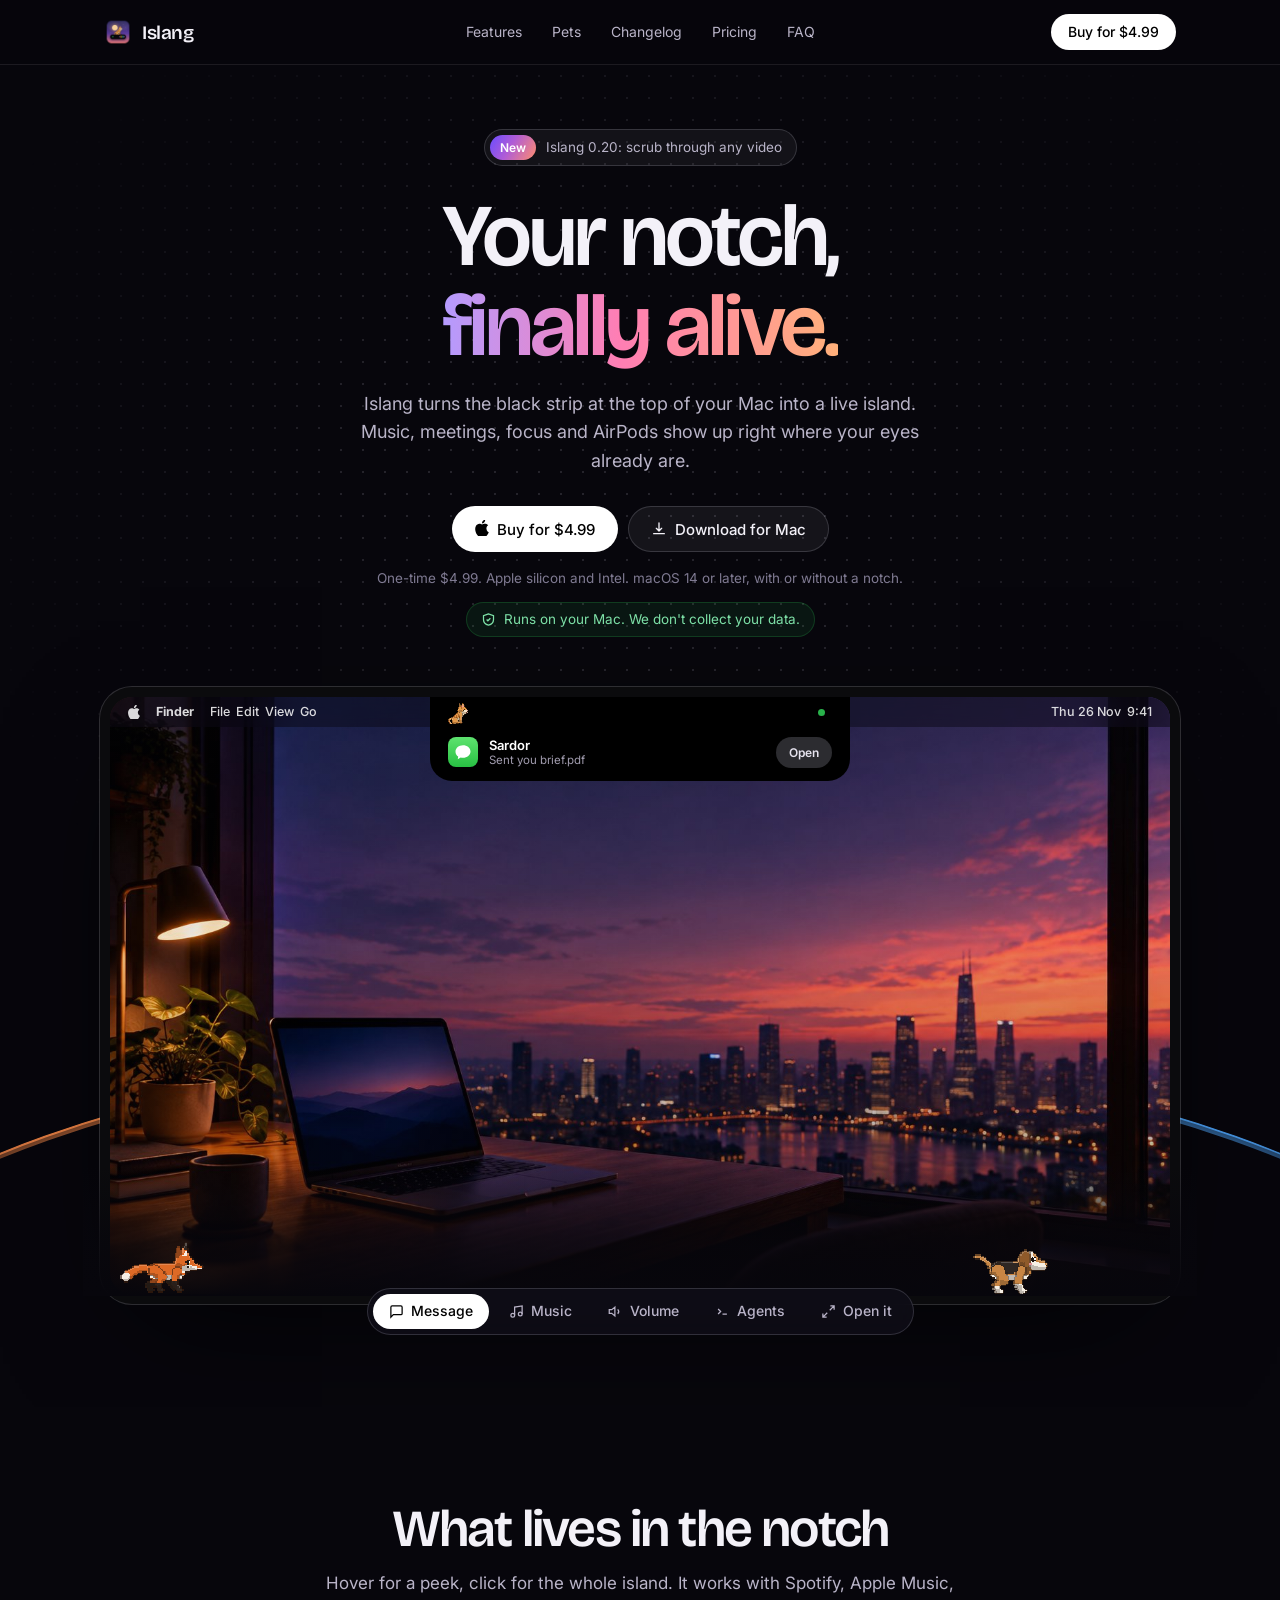
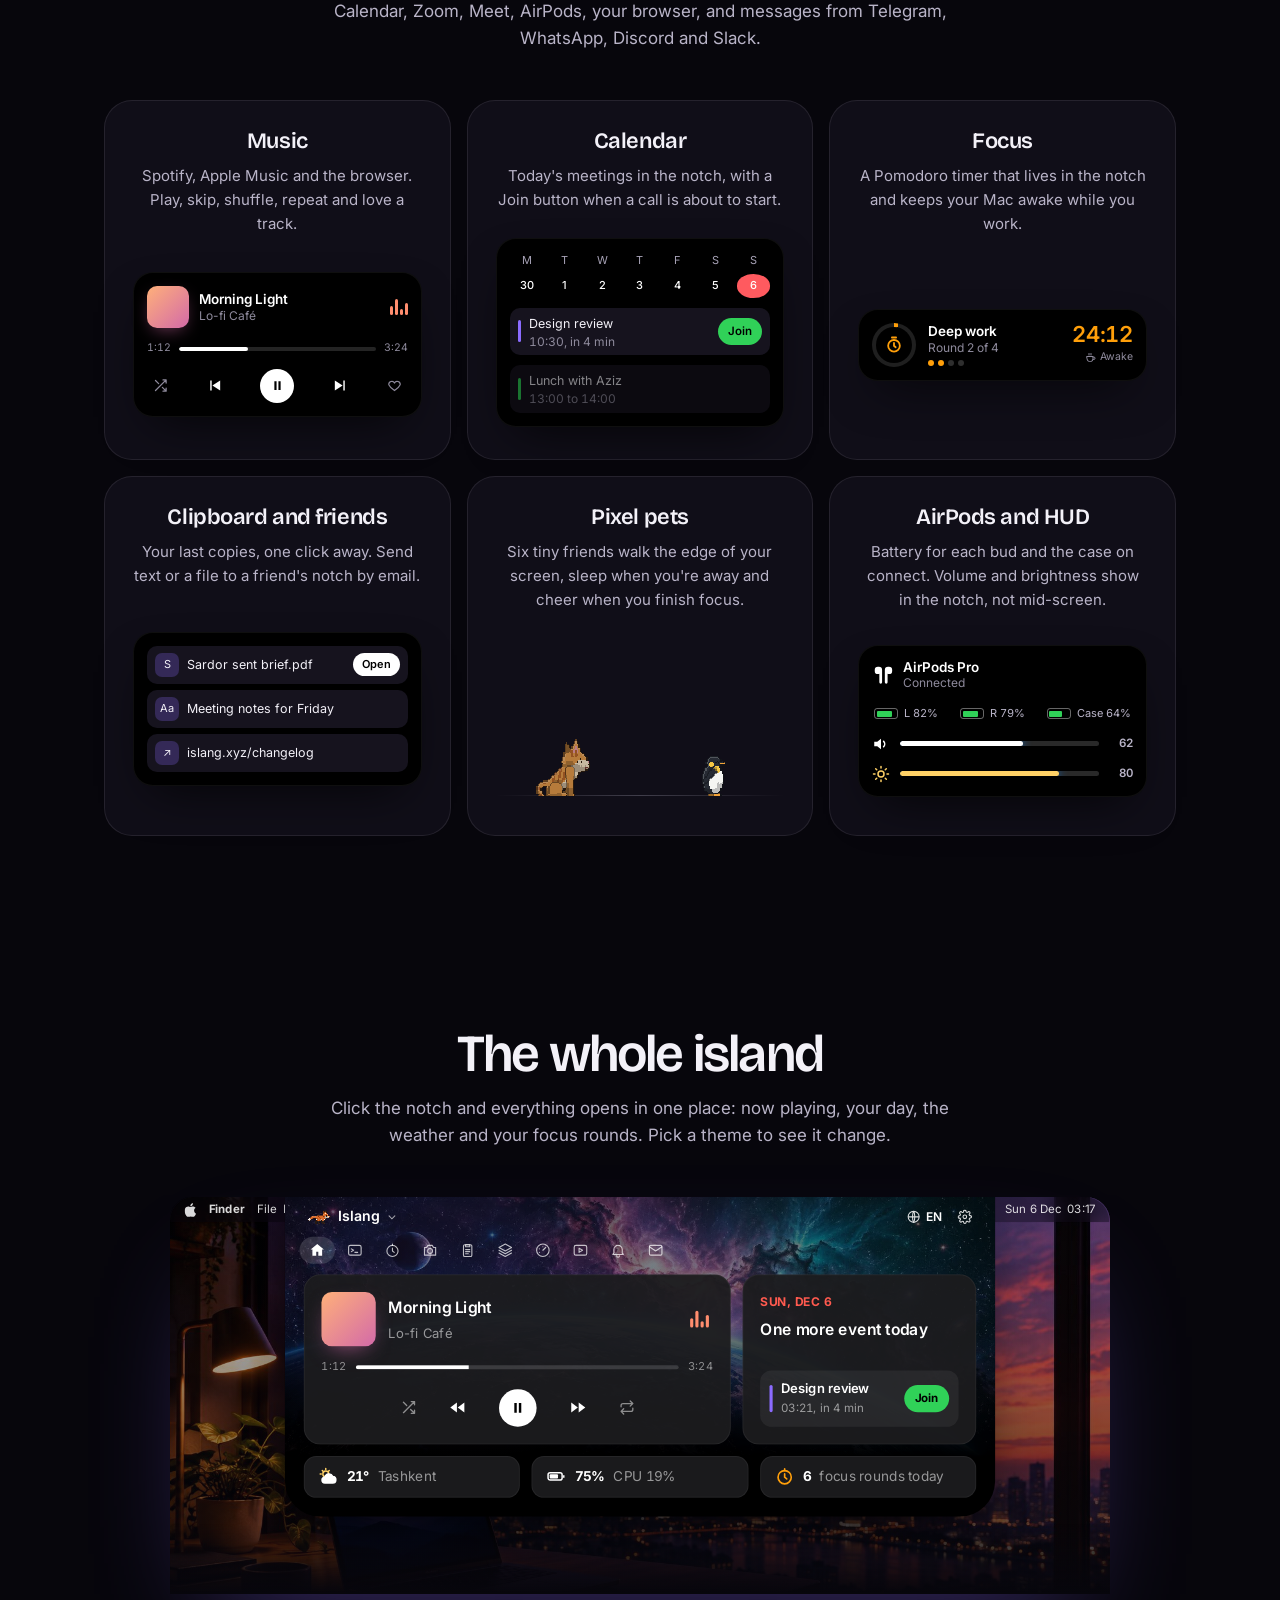
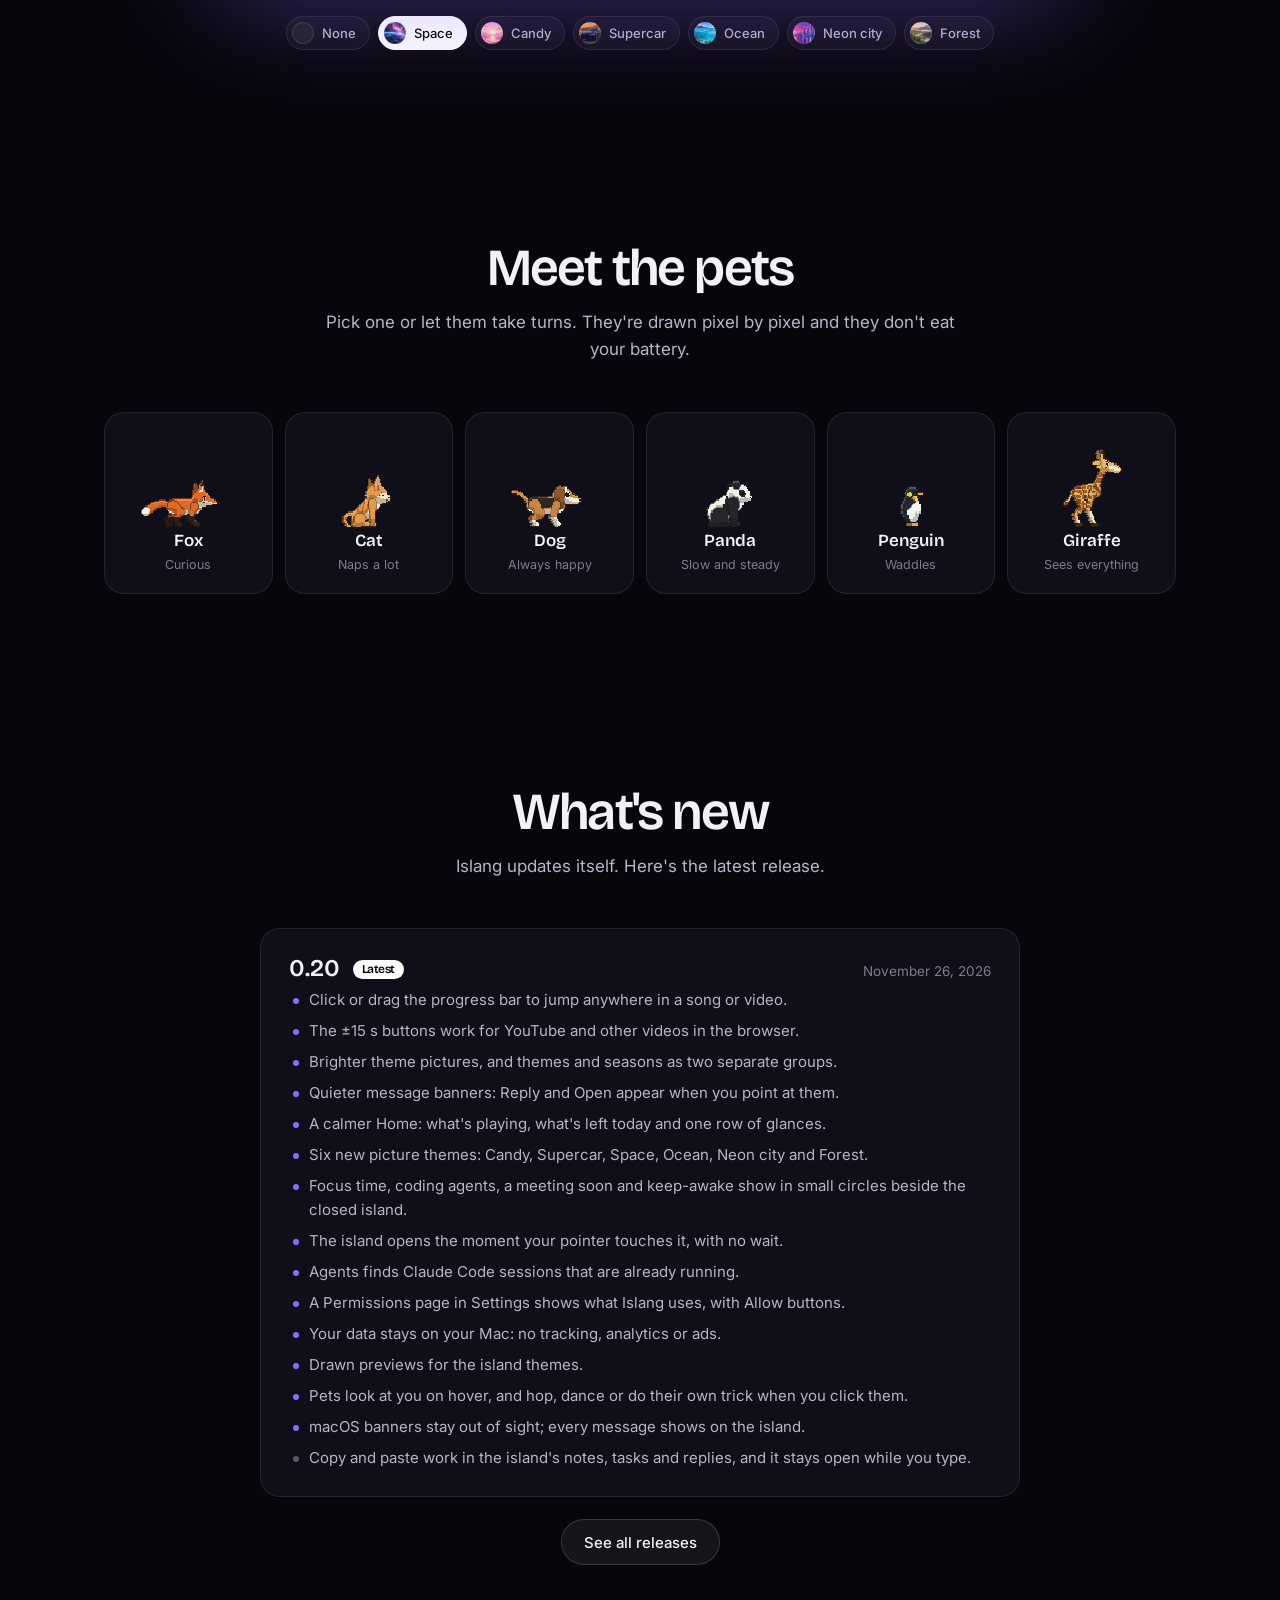
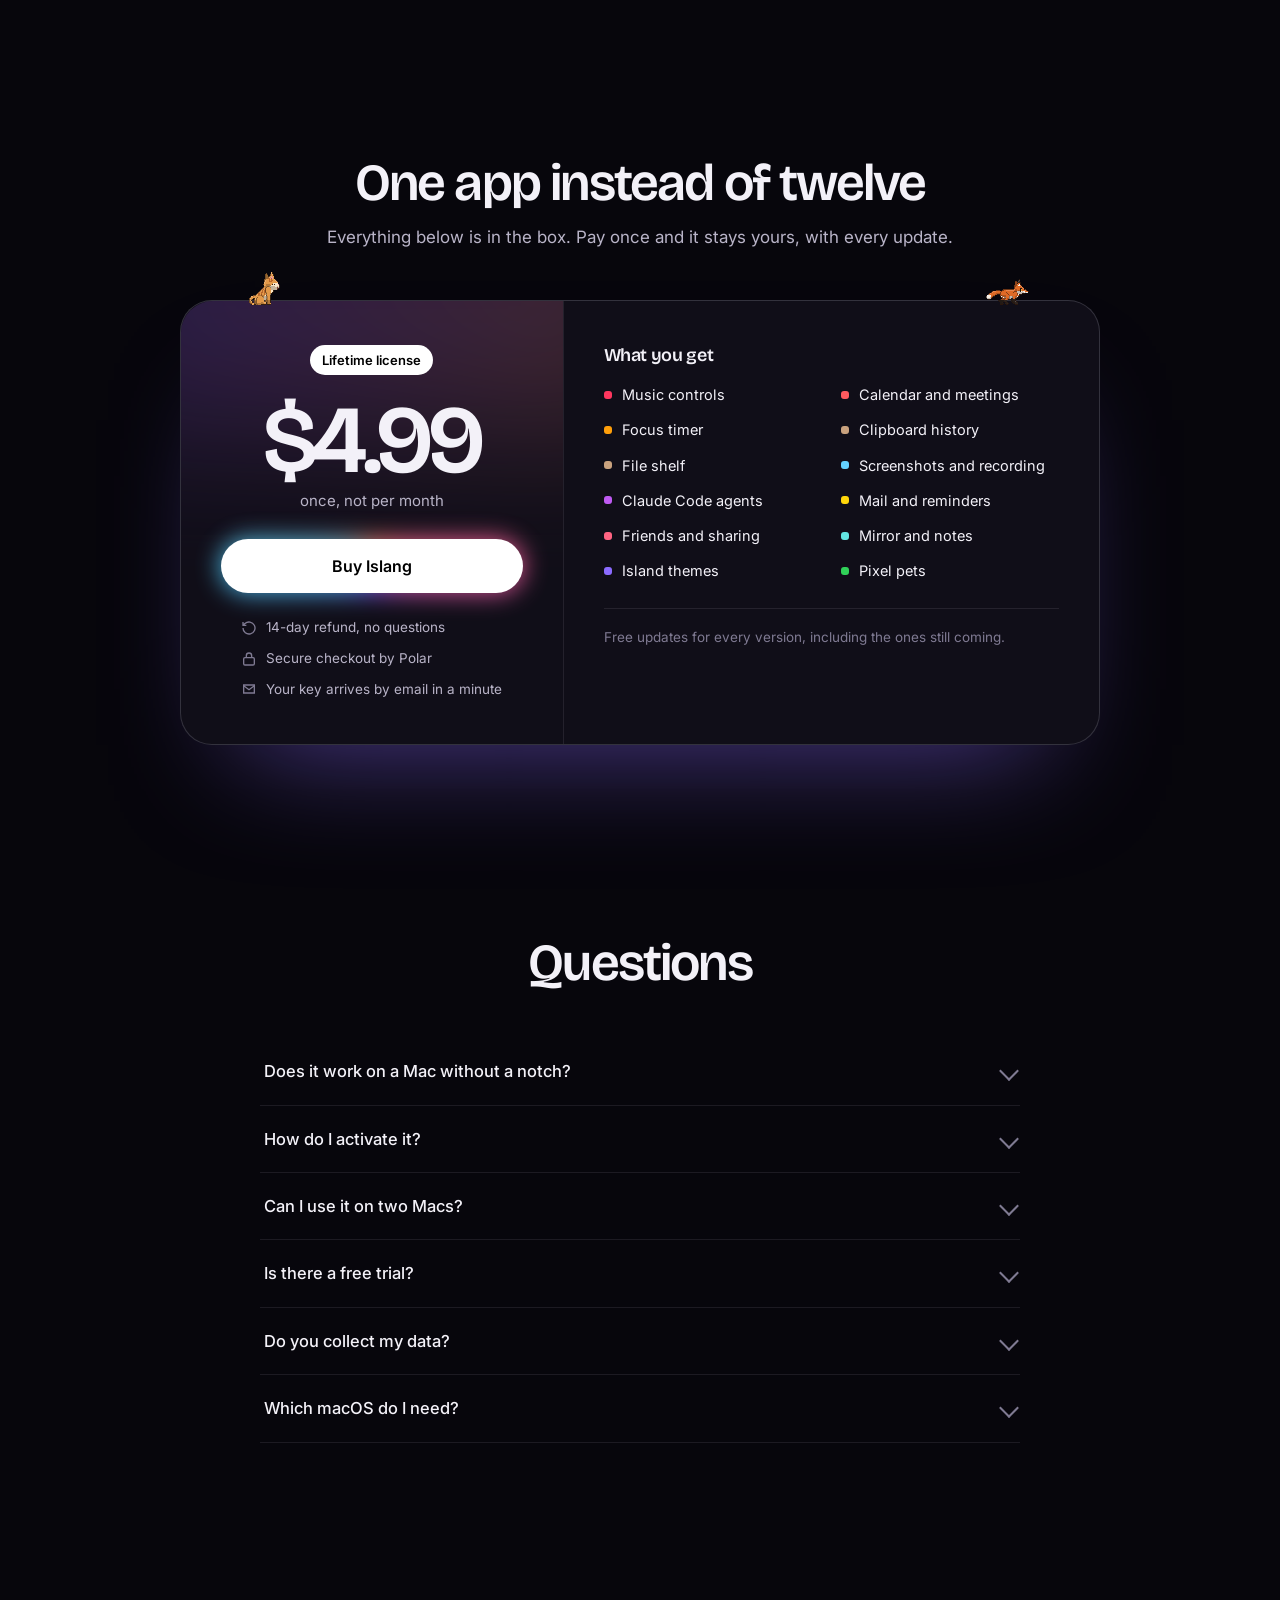
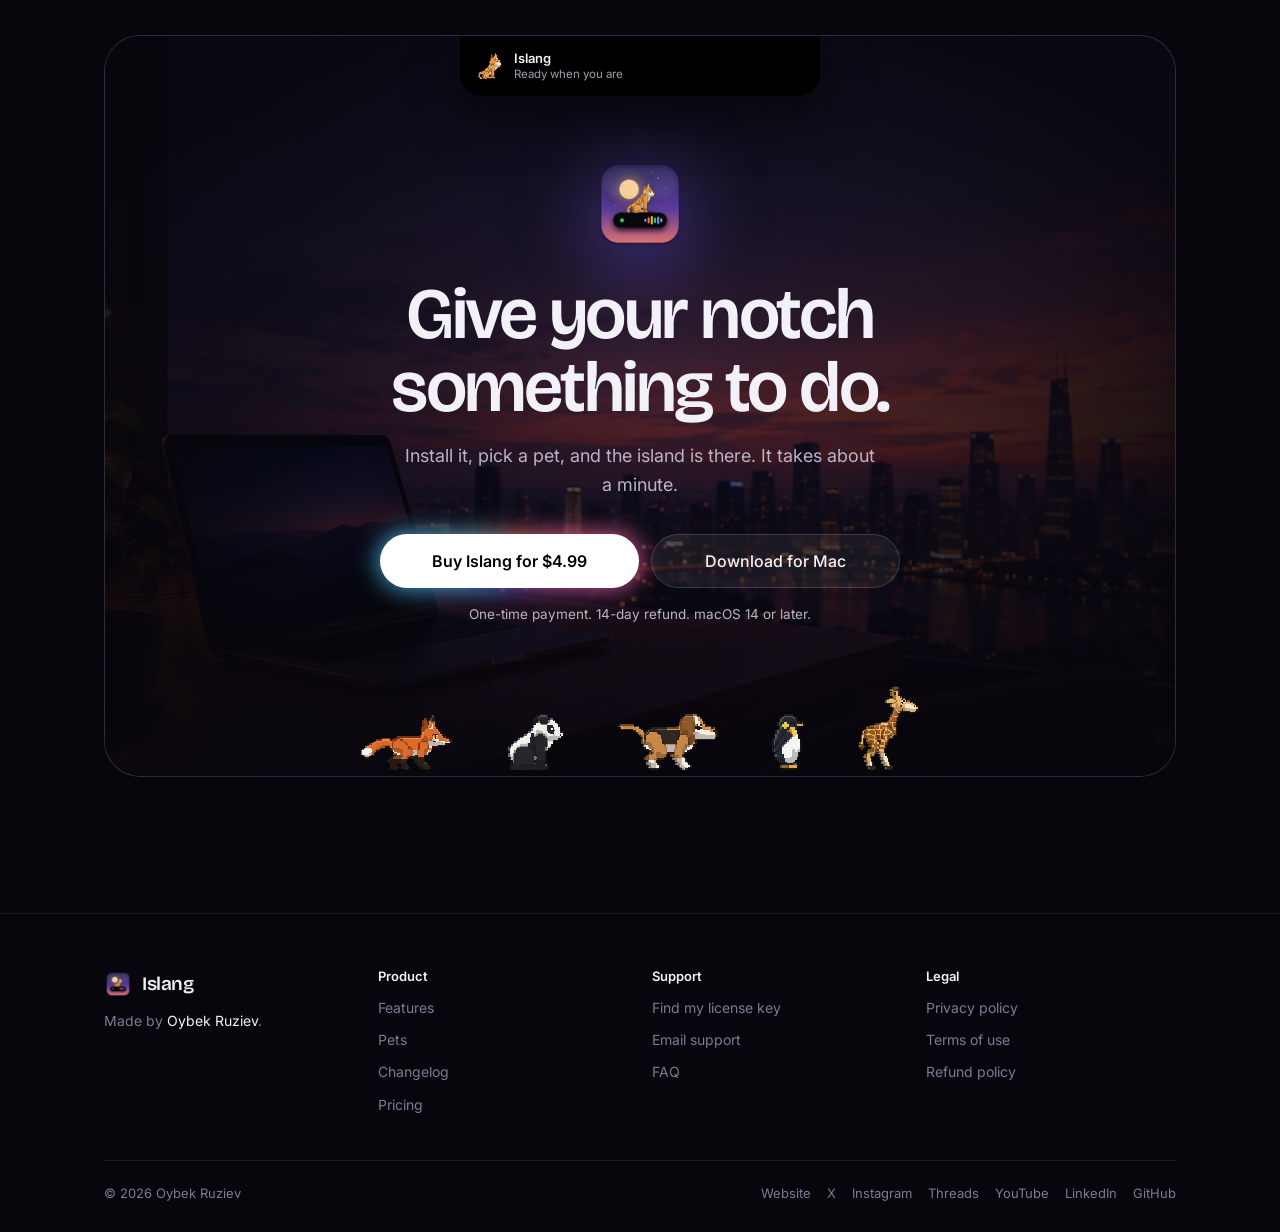
==== index.html @ 6b6e39a1 "Islang 0.20 Co-Authored-By: Claude Opus 5.5 <noreply@anthropic.com> Claude-Session: https://claude.a" ====
<!doctype html>
<html lang="en">
<head>
<meta charset="utf-8">
<meta name="viewport" content="width=device-width, initial-scale=1">
<title>Islang: the notch island for Mac, with pixel pets</title>
<meta name="description" content="Islang turns the MacBook notch into a live island: music controls, calendar, focus timer, AirPods battery, a clipboard you share with friends and tiny pixel pets. $4.99 once, no subscription.">
<link rel="canonical" href="https://islang.xyz/">
<meta name="theme-color" content="#07060c">
<meta name="color-scheme" content="dark">
<link rel="icon" type="image/png" href="/icon.png">
<link rel="apple-touch-icon" href="/icon.png">
<meta property="og:type" content="website">
<meta property="og:site_name" content="Islang">
<meta property="og:url" content="https://islang.xyz/">
<meta property="og:title" content="Islang: your notch, finally alive">
<meta property="og:description" content="Music, calendar, focus, AirPods and a shared clipboard in the MacBook notch. Plus pixel pets. $4.99 once.">
<meta property="og:image" content="https://islang.xyz/img/og.jpg">
<meta property="og:image:width" content="1200">
<meta property="og:image:height" content="630">
<meta property="og:image:alt" content="Islang island expanded under a MacBook notch">
<meta name="twitter:card" content="summary_large_image">
<meta name="twitter:site" content="@aidan_creates">
<meta name="twitter:title" content="Islang: your notch, finally alive">
<meta name="twitter:description" content="Music, calendar, focus, AirPods and a shared clipboard in the MacBook notch. Plus pixel pets.">
<meta name="twitter:image" content="https://islang.xyz/img/og.jpg">
<link rel="preconnect" href="https://fonts.googleapis.com">
<link rel="preconnect" href="https://fonts.gstatic.com" crossorigin>
<link href="https://fonts.googleapis.com/css2?family=Bricolage+Grotesque:opsz,wght@12..96,500;12..96,600&family=Inter:wght@400;500;600&display=swap" rel="stylesheet">
<link rel="stylesheet" href="/assets/site.css?v=1795716600">
<script type="application/ld+json">
{"@context":"https://schema.org","@type":"SoftwareApplication","name":"Islang","operatingSystem":"macOS 14 or later","applicationCategory":"UtilitiesApplication","description":"A live island for the MacBook notch with music controls, calendar, focus timer, AirPods battery, a shared clipboard and pixel pets.","url":"https://islang.xyz/","image":"https://islang.xyz/img/og.jpg","softwareVersion":"0.20","author":{"@type":"Person","name":"Oybek Ruziev","url":"https://aidancreates.space","sameAs":["https://x.com/aidan_creates","https://instagram.com/ruziev_oybek_","https://threads.com/@ruziev_oybek_","https://youtube.com/@aidancreatesspace","https://linkedin.com/in/oybekruziev","https://github.com/oybekruziev"]},"offers":{"@type":"Offer","price":"4.99","priceCurrency":"USD","url":"https://buy.polar.sh/polar_cl_jzejOnnoJKnUOzVvu8drq5IjTSCk9HWBKVAUm0XifPE"}}
</script>
</head>
<body>
<a class="skip" href="#main">Skip to content</a>
<header class="nav">
  <div class="wrap">
    <a class="brand" href="/"><img src="/icon.png" alt="" width="28" height="28">Islang</a>
    <nav class="links" aria-label="Main">
      <a href="#features">Features</a>
      <a href="#pets">Pets</a>
      <a href="/changelog/">Changelog</a>
      <a href="#pricing">Pricing</a>
      <a href="#faq">FAQ</a>
    </nav>
    <a class="btn primary sm" href="https://buy.polar.sh/polar_cl_jzejOnnoJKnUOzVvu8drq5IjTSCk9HWBKVAUm0XifPE">Buy for $4.99</a>
  </div>
</header>

<main id="main">
<section class="hero">
  <div class="wrap">
    <a class="news" href="/changelog/#v0.20"><span>New</span>Islang 0.20: scrub through any video</a>
    <h1>Your notch,<br><em>finally alive.</em></h1>
    <p class="lead">Islang turns the black strip at the top of your Mac into a live island. Music, meetings, focus and AirPods show up right where your eyes already are.</p>
    <div class="row">
      <a class="btn primary" href="https://buy.polar.sh/polar_cl_jzejOnnoJKnUOzVvu8drq5IjTSCk9HWBKVAUm0XifPE"><svg class="apl" viewBox="0 0 17 20" fill="currentColor" aria-hidden="true"><path d="M14 10.6c0-2.6 2.1-3.8 2.2-3.9-1.2-1.8-3.1-2-3.7-2-1.6-.2-3.1.9-3.9.9-.8 0-2-.9-3.4-.9C3.5 4.8 1.8 5.8.9 7.4c-1.9 3.3-.5 8.1 1.3 10.8.9 1.3 1.9 2.7 3.3 2.7 1.3-.1 1.8-.9 3.4-.9s2 .9 3.4.8c1.4 0 2.3-1.3 3.2-2.6 1-1.5 1.4-2.9 1.4-3-.1 0-2.8-1.1-2.9-4.6zM11.4 2.9c.7-.9 1.2-2.1 1.1-3.3-1 0-2.3.7-3 1.6-.7.8-1.2 2-1.1 3.2 1.1.1 2.3-.6 3-1.5z"/></svg>Buy for $4.99</a>
      <a class="btn ghost" data-dl href="https://github.com/oybekruziev/islang-releases/releases/download/v0.20/Islang-0.20.dmg">
        <svg viewBox="0 0 24 24" fill="none" stroke="currentColor" stroke-width="2" stroke-linecap="round" stroke-linejoin="round" aria-hidden="true"><path d="M12 3v12m0 0-4-4m4 4 4-4M4 19h16"/></svg>Download for Mac</a>
    </div>
    <p class="fine">One-time $4.99. Apple silicon and Intel. macOS 14 or later, with or without a notch.</p>
    <p class="promise"><svg viewBox="0 0 24 24" fill="none" stroke="currentColor" stroke-width="2" aria-hidden="true"><path d="M12 3 4 6v6c0 5 3.5 8 8 9 4.5-1 8-4 8-9V6z"/><path d="m9 12 2 2 4-4"/></svg>Runs on your Mac. We don't collect your data.</p>

    <div class="mac">
    <div class="stage" id="stage">
      <div class="menubar" aria-hidden="true">
        <span><svg width="12" height="14" viewBox="0 0 17 20" fill="currentColor"><path d="M14 10.6c0-2.6 2.1-3.8 2.2-3.9-1.2-1.8-3.1-2-3.7-2-1.6-.2-3.1.9-3.9.9-.8 0-2-.9-3.4-.9C3.5 4.8 1.8 5.8.9 7.4c-1.9 3.3-.5 8.1 1.3 10.8.9 1.3 1.9 2.7 3.3 2.7 1.3-.1 1.8-.9 3.4-.9s2 .9 3.4.8c1.4 0 2.3-1.3 3.2-2.6 1-1.5 1.4-2.9 1.4-3-.1 0-2.8-1.1-2.9-4.6zM11.4 2.9c.7-.9 1.2-2.1 1.1-3.3-1 0-2.3.7-3 1.6-.7.8-1.2 2-1.1 3.2 1.1.1 2.3-.6 3-1.5z"/></svg><b>Finder</b>File&nbsp;&nbsp;Edit&nbsp;&nbsp;View&nbsp;&nbsp;Go</span>
        <span>Thu 26 Nov&nbsp;&nbsp;9:41</span>
      </div>
      <div class="nisl" id="isl" data-state="idle" role="img" aria-label="Islang island demo">
        <div class="glow" aria-hidden="true"></div>
        <div class="bar">
          <img class="wpet px" src="/img/wing-cat.webp" alt="">
          <span class="rs">
            <i class="dot"></i>
            <span class="mbars"><i></i><i></i><i></i><i></i></span>
            <span class="cnt"><i></i>1</span>
          </span>
        </div>
        <div class="irow" data-act="message">
          <span class="appic msg"><svg viewBox="0 0 24 24" fill="#fff"><path d="M12 3C6.5 3 2 6.8 2 11.5c0 2.6 1.4 4.9 3.6 6.5L5 21.5l3.9-2.1c1 .3 2 .4 3.1.4 5.5 0 10-3.8 10-8.5S17.5 3 12 3z"/></svg></span>
          <span class="tx"><b>Sardor</b><small>Sent you brief.pdf</small></span>
          <span class="open">Open</span>
        </div>
        <div class="irow" data-act="music">
          <span class="appic art"></span>
          <span class="tx"><b>Morning Light</b><small>Lo-fi Café</small></span>
          <span class="mbars big"><i></i><i></i><i></i><i></i><i></i></span>
        </div>
        <div class="irow" data-act="hud">
          <svg class="spk" viewBox="0 0 24 24" fill="#fff"><path d="M3 9v6h4l5 4V5L7 9H3z"/><path d="M15.5 8.5a5 5 0 0 1 0 7M18.5 5.5a9 9 0 0 1 0 13" stroke="#fff" stroke-width="2" fill="none" stroke-linecap="round"/></svg>
          <span class="tx wide"><small>MacBook Pro Speakers</small><span class="lvl"><b></b></span></span>
          <span class="num" data-vol>62</span>
        </div>
        <div class="irow" data-act="agent">
          <span class="appic ag"><svg viewBox="0 0 24 24" fill="none" stroke="#fff" stroke-width="2" stroke-linecap="round"><path d="m5 8 4 4-4 4M12 16h7"/></svg></span>
          <span class="tx"><b>Claude Code</b><small>Wants to run npm test</small></span>
          <span class="allow">Allow</span><span class="deny">Deny</span>
        </div>
        <div class="full"><img src="/img/app-home.webp" alt="" loading="lazy"></div>
      </div>
      <img class="walker a px" src="/img/fox.webp" alt="" aria-hidden="true">
      <img class="walker b px" src="/img/dog.webp" alt="" aria-hidden="true">
    </div>
    <div class="horizon" aria-hidden="true"></div>
    </div>

    <div class="demo" role="group" aria-label="Show an activity">
      <button aria-pressed="false" data-go="message"><svg viewBox="0 0 24 24" fill="none" stroke="currentColor" stroke-width="2" aria-hidden="true"><path d="M21 15a2 2 0 0 1-2 2H7l-4 4V5a2 2 0 0 1 2-2h14a2 2 0 0 1 2 2z"/></svg>Message</button>
      <button aria-pressed="false" data-go="music"><svg viewBox="0 0 24 24" fill="none" stroke="currentColor" stroke-width="2" aria-hidden="true"><path d="M9 18V5l12-2v13"/><circle cx="6" cy="18" r="3"/><circle cx="18" cy="16" r="3"/></svg>Music</button>
      <button aria-pressed="false" data-go="hud"><svg viewBox="0 0 24 24" fill="none" stroke="currentColor" stroke-width="2" aria-hidden="true"><path d="M11 5 6 9H2v6h4l5 4zM15.5 8.5a5 5 0 0 1 0 7"/></svg>Volume</button>
      <button aria-pressed="false" data-go="agent"><svg viewBox="0 0 24 24" fill="none" stroke="currentColor" stroke-width="2" aria-hidden="true"><path d="m5 8 4 4-4 4M12 16h7"/></svg>Agents</button>
      <button aria-pressed="false" data-go="big"><svg viewBox="0 0 24 24" fill="none" stroke="currentColor" stroke-width="2" aria-hidden="true"><path d="M15 3h6v6M9 21H3v-6M21 3l-7 7M3 21l7-7"/></svg>Open it</button>
    </div>
    <p class="hint">Drawn from the real app. Click the island or pick something.</p>
  </div>
</section>

<section id="features">
  <div class="wrap">
    <div class="head">
      <h2>What lives in the notch</h2>
      <p>Hover for a peek, click for the whole island. It works with Spotify, Apple Music, Calendar, Zoom, Meet, AirPods, your browser, and messages from Telegram, WhatsApp, Discord and Slack.</p>
    </div>
    <div class="grid3">
      <article class="card">
        <h3>Music</h3>
        <p>Spotify, Apple Music and the browser. Play, skip, shuffle, repeat and love a track.</p>
        <div class="viz"><div class="mini col fx-music" data-fx="music" role="img" aria-label="Now playing card with a moving progress bar">
          <div class="fm-top"><div class="fm-art"></div><div class="fm-tx"><div class="t1">Morning Light</div><div class="t2">Lo-fi Café</div></div><div class="eqs" aria-hidden="true"><i></i><i></i><i></i><i></i></div></div>
          <div class="fm-prog"><span data-cur>1:12</span><div class="fm-bar"><b></b></div><span>3:24</span></div>
          <div class="fm-ctl" aria-hidden="true">
            <svg class="sm" viewBox="0 0 24 24" fill="none" stroke="currentColor" stroke-width="2" stroke-linecap="round" stroke-linejoin="round"><path d="M16 3h5v5M4 20 21 3M21 16v5h-5M15 15l6 6M4 4l5 5"/></svg>
            <svg viewBox="0 0 24 24" fill="currentColor"><path d="M6 5h2v14H6zM20 5v14L9 12z"/></svg>
            <span class="fm-play"><svg viewBox="0 0 24 24" fill="currentColor"><path d="M7 5h3.5v14H7zM13.5 5H17v14h-3.5z"/></svg></span>
            <svg viewBox="0 0 24 24" fill="currentColor"><path d="M16 5h2v14h-2zM4 5v14l11-7z"/></svg>
            <svg class="sm fm-heart" viewBox="0 0 24 24" fill="none" stroke="currentColor" stroke-width="2" stroke-linejoin="round"><path d="M12 20s-7-4.4-9-9a4.8 4.8 0 0 1 9-3 4.8 4.8 0 0 1 9 3c-2 4.6-9 9-9 9z"/></svg>
          </div>
        </div></div>
      </article>
      <article class="card">
        <h3>Calendar</h3>
        <p>Today's meetings in the notch, with a Join button when a call is about to start.</p>
        <div class="viz"><div class="mini col fx-cal" data-fx="cal" role="img" aria-label="This week's calendar with a meeting about to start">
          <div class="cal" data-week><span>M</span><span>T</span><span>W</span><span>T</span><span>F</span><span>S</span><span>S</span><b>24</b><b>25</b><b class="today">26</b><b>27</b><b>28</b><b>29</b><b>30</b></div>
          <div class="evt"><i></i><div><div>Design review</div><div class="t2" data-when>10:30, in 4 min</div></div><span class="join">Join</span></div>
          <div class="evt dim"><i style="background:#30d158"></i><div><div>Lunch with Aziz</div><div class="t2">13:00 to 14:00</div></div></div>
        </div></div>
      </article>
      <article class="card">
        <h3>Focus</h3>
        <p>A Pomodoro timer that lives in the notch and keeps your Mac awake while you work.</p>
        <div class="viz"><div class="mini fx-focus" data-fx="focus" role="img" aria-label="Focus timer counting down">
          <div class="ff-ring" style="--p:.03"><svg viewBox="0 0 24 24" fill="none" stroke="#ff9f0a" stroke-width="2.2" stroke-linecap="round"><circle cx="12" cy="13" r="7"/><path d="M12 9.5V13l2 1.6M9.5 3h5"/></svg></div>
          <div class="ff-tx"><div class="t1">Deep work</div><div class="t2">Round 2 of 4</div><div class="ff-dots"><i class="on"></i><i class="cur"></i><i></i><i></i></div></div>
          <div class="ff-r"><div class="timer" data-timer>24:12</div><div class="awake"><svg viewBox="0 0 24 24" fill="none" stroke="currentColor" stroke-width="2" stroke-linecap="round"><path d="M4 9h12v5a5 5 0 0 1-5 5H9a5 5 0 0 1-5-5zM16 10h1.5a2.5 2.5 0 0 1 0 5H16M8 3v3M12 3v3"/></svg>Awake</div></div>
        </div></div>
      </article>
      <article class="card">
        <h3>Clipboard and friends</h3>
        <p>Your last copies, one click away. Send text or a file to a friend's notch by email.</p>
        <div class="viz"><div class="mini col fx-clip" data-fx="clip" role="img" aria-label="Clipboard history with new copies arriving">
          <div class="clip"><span class="ic">S</span><span class="ct">Sardor sent brief.pdf</span><span class="open">Open</span></div>
          <div class="clip"><span class="ic">Aa</span><span class="ct">Meeting notes for Friday</span></div>
          <div class="clip"><span class="ic">↗</span><span class="ct">islang.xyz/changelog</span></div>
        </div></div>
      </article>
      <article class="card">
        <h3>Pixel pets</h3>
        <p>Six tiny friends walk the edge of your screen, sleep when you're away and cheer when you finish focus.</p>
        <div class="viz"><div class="fx-pets" data-fx="pets" role="img" aria-label="Pixel pets walking, sleeping and cheering">
          <img class="pw fox px" src="/img/fox.webp" alt="" loading="lazy">
          <img class="pw dog px" src="/img/dog.webp" alt="" loading="lazy">
          <div class="sleeper"><img class="px" src="/img/cat.webp" alt="" loading="lazy"><span class="zz" aria-hidden="true"><i>z</i><i>z</i><i>z</i></span></div>
          <div class="cheer"><img class="px" src="/img/penguin.webp" alt="" loading="lazy"><span class="conf" aria-hidden="true"><i></i><i></i><i></i><i></i><i></i><i></i></span></div>
          <div class="edge"></div>
        </div></div>
      </article>
      <article class="card">
        <h3>AirPods and HUD</h3>
        <p>Battery for each bud and the case on connect. Volume and brightness show in the notch, not mid-screen.</p>
        <div class="viz"><div class="mini col fx-hud" data-fx="hud" role="img" aria-label="AirPods battery levels and a volume bar">
          <div class="fa">
            <svg class="pods" viewBox="0 0 24 24" fill="#fff"><path d="M6.5 3A3.5 3.5 0 0 0 3 6.5v1A3.5 3.5 0 0 0 6.5 11c.6 0 1-.1 1.5-.3V20a1.5 1.5 0 0 0 3 0V6.5A3.5 3.5 0 0 0 7.5 3zM17.5 3A3.5 3.5 0 0 0 14 6.5V20a1.5 1.5 0 0 0 3 0v-9.3c.5.2.9.3 1.5.3A3.5 3.5 0 0 0 22 7.5v-1A3.5 3.5 0 0 0 18.5 3z"/></svg>
            <div class="fa-n"><div class="t1">AirPods Pro</div><div class="t2">Connected</div></div>
            </div><div class="bats"><div class="bat" style="--v:.82"><b></b><span>L 82%</span></div>
            <div class="bat" style="--v:.79"><b></b><span>R 79%</span></div>
            <div class="bat" style="--v:.64"><b></b><span>Case 64%</span></div>
          </div>
          <div class="hud"><svg viewBox="0 0 24 24" fill="#fff"><path d="M3 9v6h4l5 4V5L7 9H3z"/><path d="M15.5 8.5a5 5 0 0 1 0 7" stroke="#fff" stroke-width="2" fill="none" stroke-linecap="round"/></svg><div class="lvl"><b data-vol></b></div><span class="num" data-voln>62</span></div>
          <div class="hud"><svg viewBox="0 0 24 24" fill="none" stroke="#ffd166" stroke-width="2" stroke-linecap="round"><circle cx="12" cy="12" r="4"/><path d="M12 2v2M12 20v2M4.9 4.9l1.4 1.4M17.7 17.7l1.4 1.4M2 12h2M20 12h2M4.9 19.1l1.4-1.4M17.7 6.3l1.4-1.4"/></svg><div class="lvl"><b data-bri style="width:80%;background:#ffd166"></b></div><span class="num" data-brin>80</span></div>
        </div></div>
      </article>
    </div>
  </div>
</section>

<section>
  <div class="wrap">
    <div class="head">
      <h2>The whole island</h2>
      <p>Click the notch and everything opens in one place: now playing, your day, the weather and your focus rounds. Pick a theme to see it change.</p>
    </div>
    <div class="ix" id="ix">
      <div class="ix-stage" id="ixStage">
        <div class="ix-menubar" aria-hidden="true"><span><svg width="11" height="13" viewBox="0 0 17 20" fill="currentColor"><path d="M14 10.6c0-2.6 2.1-3.8 2.2-3.9-1.2-1.8-3.1-2-3.7-2-1.6-.2-3.1.9-3.9.9-.8 0-2-.9-3.4-.9C3.5 4.8 1.8 5.8.9 7.4c-1.9 3.3-.5 8.1 1.3 10.8.9 1.3 1.9 2.7 3.3 2.7 1.3-.1 1.8-.9 3.4-.9s2 .9 3.4.8c1.4 0 2.3-1.3 3.2-2.6 1-1.5 1.4-2.9 1.4-3-.1 0-2.8-1.1-2.9-4.6zM11.4 2.9c.7-.9 1.2-2.1 1.1-3.3-1 0-2.3.7-3 1.6-.7.8-1.2 2-1.1 3.2 1.1.1 2.3-.6 3-1.5z"/></svg><b>Finder</b>File&nbsp;&nbsp;Edit&nbsp;&nbsp;View</span><span data-ix-clock>Thu 26 Nov&nbsp;&nbsp;9:41</span></div>
        <div class="ix-isl" role="img" aria-label="Islang opened: now playing, today's calendar, weather, battery and focus">
          <div class="ix-bg" aria-hidden="true"><img data-ix-bg src="/img/themes/space.webp" alt=""><i class="g1"></i><i class="g2"></i></div>
          <div class="ix-head">
            <span class="ix-brand"><img class="px" src="/img/c-fox.webp" alt="">Islang<svg viewBox="0 0 24 24" fill="none" stroke="currentColor" stroke-width="2.4" stroke-linecap="round"><path d="m6 9 6 6 6-6"/></svg></span>
            <span class="ix-tools"><span><svg viewBox="0 0 24 24" fill="none" stroke="currentColor" stroke-width="1.8"><circle cx="12" cy="12" r="9"/><path d="M3 12h18M12 3c2.5 3 2.5 15 0 18M12 3c-2.5 3-2.5 15 0 18"/></svg>EN</span><svg viewBox="0 0 24 24" fill="none" stroke="currentColor" stroke-width="1.8"><circle cx="12" cy="12" r="3"/><path d="M19.4 15a1.7 1.7 0 0 0 .3 1.8l.1.1a2 2 0 1 1-2.8 2.8l-.1-.1a1.7 1.7 0 0 0-1.8-.3 1.7 1.7 0 0 0-1 1.5V21a2 2 0 0 1-4 0v-.1a1.7 1.7 0 0 0-1.1-1.5 1.7 1.7 0 0 0-1.8.3l-.1.1a2 2 0 1 1-2.8-2.8l.1-.1a1.7 1.7 0 0 0 .3-1.8 1.7 1.7 0 0 0-1.5-1H3a2 2 0 0 1 0-4h.1a1.7 1.7 0 0 0 1.5-1.1 1.7 1.7 0 0 0-.3-1.8l-.1-.1a2 2 0 1 1 2.8-2.8l.1.1a1.7 1.7 0 0 0 1.8.3H9a1.7 1.7 0 0 0 1-1.5V3a2 2 0 0 1 4 0v.1a1.7 1.7 0 0 0 1 1.5 1.7 1.7 0 0 0 1.8-.3l.1-.1a2 2 0 1 1 2.8 2.8l-.1.1a1.7 1.7 0 0 0-.3 1.8V9a1.7 1.7 0 0 0 1.5 1H21a2 2 0 0 1 0 4h-.1a1.7 1.7 0 0 0-1.5 1z"/></svg></span>
          </div>
          <div class="ix-nav" aria-hidden="true">
            <i class="on"><svg viewBox="0 0 24 24" fill="currentColor"><path d="M12 3 2.5 11h2.5v9h5.5v-6h3v6H19v-9h2.5z"/></svg></i>
            <i><svg viewBox="0 0 24 24"><rect x="3" y="5" width="18" height="14" rx="2.5"/><path d="m7 10 3 2-3 2M12 15h4"/></svg></i>
            <i><svg viewBox="0 0 24 24"><circle cx="12" cy="13" r="8"/><path d="M12 9v4l2.5 2M12 5V3"/></svg></i>
            <i><svg viewBox="0 0 24 24"><path d="M4 8h3l2-3h6l2 3h3v11H4z"/><circle cx="12" cy="13" r="3.5"/></svg></i>
            <i><svg viewBox="0 0 24 24"><rect x="6" y="4" width="12" height="17" rx="2"/><path d="M9 4h6v3H9zM9 11h6M9 14h6M9 17h4"/></svg></i>
            <i><svg viewBox="0 0 24 24"><path d="m12 3 9 5-9 5-9-5zM3 12l9 5 9-5M3 16l9 5 9-5"/></svg></i>
            <i><svg viewBox="0 0 24 24"><circle cx="12" cy="12" r="9"/><path d="M12 12l4-4M7 15h.01M7 10h.01M12 7h.01"/></svg></i>
            <i><svg viewBox="0 0 24 24"><rect x="3" y="5" width="18" height="14" rx="2.5"/><path d="m10 9 5 3-5 3z"/></svg></i>
            <i><svg viewBox="0 0 24 24"><path d="M6 16V11a6 6 0 0 1 12 0v5l1.5 2h-15zM10 20a2 2 0 0 0 4 0"/></svg></i>
            <i><svg viewBox="0 0 24 24"><rect x="3" y="5" width="18" height="14" rx="2"/><path d="m3 7 9 6 9-6"/></svg></i>
          </div>
          <div class="ix-cards">
            <div class="ix-card ix-np">
              <div class="ix-row"><div class="ix-art"></div><div class="ix-tx"><b>Morning Light</b><small>Lo-fi Café</small></div><div class="eqs"><i></i><i></i><i></i><i></i></div></div>
              <div class="ix-prog"><span data-ix-cur>1:12</span><div class="ix-bar"><b data-ix-bar></b></div><span>3:24</span></div>
              <div class="ix-ctl">
                <svg class="s" viewBox="0 0 24 24" fill="none" stroke="currentColor" stroke-width="2" stroke-linecap="round" stroke-linejoin="round"><path d="M16 3h5v5M4 20 21 3M21 16v5h-5M15 15l6 6M4 4l5 5"/></svg>
                <svg viewBox="0 0 24 24" fill="currentColor"><path d="M11 6v12L3 12zM20 6v12l-8-6z"/></svg>
                <span class="ix-play"><svg viewBox="0 0 24 24" fill="currentColor"><path d="M7 5h3.5v14H7zM13.5 5H17v14h-3.5z"/></svg></span>
                <svg viewBox="0 0 24 24" fill="currentColor"><path d="M13 6v12l8-6zM4 6v12l8-6z"/></svg>
                <svg class="s" viewBox="0 0 24 24" fill="none" stroke="currentColor" stroke-width="2" stroke-linecap="round" stroke-linejoin="round"><path d="M17 2l4 4-4 4M3 11V9a3 3 0 0 1 3-3h15M7 22l-4-4 4-4M21 13v2a3 3 0 0 1-3 3H3"/></svg>
              </div>
            </div>
            <div class="ix-card ix-today">
              <div class="ix-date" data-ix-date>THU, NOV 26</div>
              <div class="ix-hl">One more event today</div>
              <div class="ix-evt"><i></i><div><b>Design review</b><small data-ix-when>16:30, in 4 min</small></div><span>Join</span></div>
            </div>
          </div>
          <div class="ix-glance">
            <div><svg viewBox="0 0 24 24" fill="none" stroke-width="1.8" stroke-linecap="round"><circle cx="9" cy="9" r="3.5" stroke="#ffd166"/><path d="M9 2.5v1.2M3.5 9H2.3M4.8 4.8l.9.9M13.2 4.8l-.9.9" stroke="#ffd166"/><path d="M8 20h9a4 4 0 0 0 .4-8 5 5 0 0 0-9.4 1A3.5 3.5 0 0 0 8 20z" fill="#fff" stroke="#fff"/></svg><b>21°</b><small>Tashkent</small></div>
            <div><svg viewBox="0 0 24 24" fill="none" stroke="#fff" stroke-width="1.8"><rect x="2.5" y="7.5" width="17" height="9" rx="2.5"/><rect x="4.5" y="9.5" width="10" height="5" rx="1" fill="#fff" stroke="none"/><path d="M21.5 10.5v3"/></svg><b>75%</b><small data-ix-cpu>CPU 19%</small></div>
            <div><svg viewBox="0 0 24 24" fill="none" stroke="#ff9f0a" stroke-width="2" stroke-linecap="round"><circle cx="12" cy="13" r="8"/><path d="M12 9v4l2.5 2M12 5V3"/></svg><b>6</b><small>focus rounds today</small></div>
          </div>
        </div>
      </div>
    </div>
    <div class="ix-themes" role="group" aria-label="Try a theme">
      <button data-th="none" aria-pressed="false"><i style="background:#1c1c1e"></i>None</button>
      <button data-th="space" aria-pressed="true"><i style="background-image:url(/img/themes/space.webp)"></i>Space</button>
      <button data-th="candy" aria-pressed="false"><i style="background-image:url(/img/themes/candy.webp)"></i>Candy</button>
      <button data-th="supercar" aria-pressed="false"><i style="background-image:url(/img/themes/supercar.webp)"></i>Supercar</button>
      <button data-th="ocean" aria-pressed="false"><i style="background-image:url(/img/themes/ocean.webp)"></i>Ocean</button>
      <button data-th="neon" aria-pressed="false"><i style="background-image:url(/img/themes/neon.webp)"></i>Neon city</button>
      <button data-th="forest" aria-pressed="false"><i style="background-image:url(/img/themes/forest.webp)"></i>Forest</button>
    </div>
  </div>
</section>

<section id="pets">
  <div class="wrap">
    <div class="head">
      <h2>Meet the pets</h2>
      <p>Pick one or let them take turns. They're drawn pixel by pixel and they don't eat your battery.</p>
    </div>
    <div class="pets">
      <div class="pet"><img class="px" src="/img/fox.webp" alt="Pixel fox" loading="lazy"><b>Fox</b><small>Curious</small></div>
      <div class="pet"><img class="px" src="/img/cat.webp" alt="Pixel cat" loading="lazy"><b>Cat</b><small>Naps a lot</small></div>
      <div class="pet"><img class="px" src="/img/dog.webp" alt="Pixel dog" loading="lazy"><b>Dog</b><small>Always happy</small></div>
      <div class="pet"><img class="px" src="/img/panda.webp" alt="Pixel panda" loading="lazy"><b>Panda</b><small>Slow and steady</small></div>
      <div class="pet"><img class="px" src="/img/penguin.webp" alt="Pixel penguin" loading="lazy"><b>Penguin</b><small>Waddles</small></div>
      <div class="pet"><img class="px" src="/img/giraffe.webp" alt="Pixel giraffe" loading="lazy"><b>Giraffe</b><small>Sees everything</small></div>
    </div>
  </div>
</section>



<section id="changelog">
  <div class="wrap">
    <div class="head">
      <h2>What's new</h2>
      <p>Islang updates itself. Here's the latest release.</p>
    </div>
    <div class="log">
      <article class="ver">
        <header><h3>0.20 <span class="tag">Latest</span></h3><time datetime="2026-11-26">November 26, 2026</time></header>
        <ul>
          <li>Click or drag the progress bar to jump anywhere in a song or video.</li>
          <li>The ±15 s buttons work for YouTube and other videos in the browser.</li>
          <li>Brighter theme pictures, and themes and seasons as two separate groups.</li>
          <li>Quieter message banners: Reply and Open appear when you point at them.</li>
          <li>A calmer Home: what's playing, what's left today and one row of glances.</li>
          <li>Six new picture themes: Candy, Supercar, Space, Ocean, Neon city and Forest.</li>
          <li>Focus time, coding agents, a meeting soon and keep-awake show in small circles beside the closed island.</li>
          <li>The island opens the moment your pointer touches it, with no wait.</li>
          <li>Agents finds Claude Code sessions that are already running.</li>
          <li>A Permissions page in Settings shows what Islang uses, with Allow buttons.</li>
          <li>Your data stays on your Mac: no tracking, analytics or ads.</li>
          <li>Drawn previews for the island themes.</li>
          <li>Pets look at you on hover, and hop, dance or do their own trick when you click them.</li>
          <li>macOS banners stay out of sight; every message shows on the island.</li>
          <li class="fix">Copy and paste work in the island's notes, tasks and replies, and it stays open while you type.</li>
        </ul>
      </article>
      <p class="center" style="margin-top:22px"><a class="btn ghost" href="/changelog/">See all releases</a></p>
    </div>
  </div>
</section>

<section id="pricing">
  <div class="wrap">
    <div class="head"><h2>One app instead of twelve</h2><p>Everything below is in the box. Pay once and it stays yours, with every update.</p></div>
    <div class="deal">
      <img class="peek a px" src="/img/cat.webp" alt="" aria-hidden="true">
      <img class="peek b px" src="/img/fox.webp" alt="" aria-hidden="true">
      <div class="deal-l">
        <div class="tag2">Lifetime license</div>
        <div class="amount">$4.99</div>
        <p class="once">once, not per month</p>
        <div class="buywrap"><a class="btn primary buy" href="https://buy.polar.sh/polar_cl_jzejOnnoJKnUOzVvu8drq5IjTSCk9HWBKVAUm0XifPE"><span>Buy Islang</span></a></div>
        <ul class="trust">
          <li><svg viewBox="0 0 24 24" fill="none" stroke="currentColor" stroke-width="2" aria-hidden="true"><path d="M3 12a9 9 0 1 0 3-6.7L3 8M3 3v5h5"/></svg>14-day refund, no questions</li>
          <li><svg viewBox="0 0 24 24" fill="none" stroke="currentColor" stroke-width="2" aria-hidden="true"><rect x="4" y="10" width="16" height="11" rx="2"/><path d="M8 10V7a4 4 0 0 1 8 0v3"/></svg>Secure checkout by Polar</li>
          <li><svg viewBox="0 0 24 24" fill="none" stroke="currentColor" stroke-width="2" aria-hidden="true"><path d="M4 6h16v12H4z"/><path d="m4 7 8 6 8-6"/></svg>Your key arrives by email in a minute</li>
        </ul>
      </div>
      <div class="deal-r">
        <h3>What you get</h3>
        <ul class="got"><li><i style="background:#ff375f"></i>Music controls</li><li><i style="background:#ff5a5f"></i>Calendar and meetings</li><li><i style="background:#ff9f0a"></i>Focus timer</li><li><i style="background:#c9a27e"></i>Clipboard history</li><li><i style="background:#c9a27e"></i>File shelf</li><li><i style="background:#64d2ff"></i>Screenshots and recording</li><li><i style="background:#bf5af2"></i>Claude Code agents</li><li><i style="background:#ffd60a"></i>Mail and reminders</li><li><i style="background:#ff6482"></i>Friends and sharing</li><li><i style="background:#63e6e2"></i>Mirror and notes</li><li><i style="background:#8b6bff"></i>Island themes</li><li><i style="background:#30d158"></i>Pixel pets</li></ul>
        <p class="free">Free updates for every version, including the ones still coming.</p>
      </div>
    </div>
  </div>
</section>

<section id="faq">
  <div class="wrap">
    <div class="head"><h2>Questions</h2></div>
    <div class="faq">
      <details><summary>Does it work on a Mac without a notch?</summary><p>Yes. On an iMac, a Mac mini display or an older MacBook, the island sits flush with the top edge of the screen. In Settings you can choose a floating style or a different display.</p></details>
      <details><summary>How do I activate it?</summary><p>Open Islang and enter the email you paid with and your license key. The key is in your Polar receipt email and in the <a href="https://polar.sh/ruziev/portal" style="text-decoration:underline">customer portal</a>.</p></details>
      <details><summary>Can I use it on two Macs?</summary><p>One license is active on one Mac at a time. Sign out in Settings, Account to move it to another Mac.</p></details>
      <details><summary>Is there a free trial?</summary><p>No trial, but there's a 14-day refund. If Islang isn't for you, write to us and you get your money back.</p></details>
      <details><summary>Do you collect my data?</summary><p>No. Islang works on your Mac and the app has no tracking, no analytics and no ads. Music, calendar, clipboard, notes and notifications never leave your Mac. It only goes online for the weather, updates, checking your license and, if you use it, sharing with friends. Read the <a href="/privacy/" style="text-decoration:underline">privacy policy</a>.</p></details>
      <details><summary>Which macOS do I need?</summary><p>macOS 14 Sonoma or later, on Apple silicon or Intel.</p></details>
    </div>
  </div>
</section>

<section>
  <div class="wrap">
    <div class="final">
      <img class="bg" src="/img/dusk.jpg" alt="" loading="lazy">
      <div class="fin-isl" aria-hidden="true">
        <img class="px" src="/img/wing-cat.webp" alt="">
        <span class="tx"><b>Islang</b><small>Ready when you are</small></span>
        <span class="mbars big"><i></i><i></i><i></i><i></i><i></i></span>
      </div>
      <img class="fin-icon" src="/icon.png" alt="" width="96" height="96">
      <h2>Give your notch<br>something to do.</h2>
      <p class="lead">Install it, pick a pet, and the island is there. It takes about a minute.</p>
      <div class="fin-cta">
        <div class="buywrap"><a class="btn primary buy" href="https://buy.polar.sh/polar_cl_jzejOnnoJKnUOzVvu8drq5IjTSCk9HWBKVAUm0XifPE">Buy Islang for $4.99</a></div>
        <a class="btn ghost big" data-dl href="https://github.com/oybekruziev/islang-releases/releases/download/v0.20/Islang-0.20.dmg">Download for Mac</a>
      </div>
      <p class="fin-fine">One-time payment. 14-day refund. macOS 14 or later.</p>
      <div class="fin-pets" aria-hidden="true">
        <img class="px" src="/img/c-fox.webp" alt=""><img class="px" src="/img/c-panda.webp" alt=""><img class="px" src="/img/c-dog.webp" alt=""><img class="px" src="/img/c-penguin.webp" alt=""><img class="px" src="/img/c-giraffe.webp" alt="">
      </div>
    </div>
  </div>
</section>
</main>

<footer>
  <div class="wrap">
    <div><a class="brand" href="/"><img src="/icon.png" alt="" width="28" height="28">Islang</a><p class="muted" style="font-size:14px;margin-top:12px">Made by <a href="https://aidancreates.space" style="color:var(--text)">Oybek Ruziev</a>.</p></div>
    <div><h5>Product</h5><ul><li><a href="/#features">Features</a></li><li><a href="/#pets">Pets</a></li><li><a href="/changelog/">Changelog</a></li><li><a href="/#pricing">Pricing</a></li></ul></div>
    <div><h5>Support</h5><ul><li><a href="https://polar.sh/ruziev/portal">Find my license key</a></li><li><a href="mailto:r.oybek2001@gmail.com">Email support</a></li><li><a href="/#faq">FAQ</a></li></ul></div>
    <div><h5>Legal</h5><ul><li><a href="/privacy/">Privacy policy</a></li><li><a href="/terms/">Terms of use</a></li><li><a href="/refunds/">Refund policy</a></li></ul></div>
    <div class="base"><span>© 2026 Oybek Ruziev</span><span class="soc">
        <a href="https://aidancreates.space" aria-label="Website">Website</a>
        <a href="https://x.com/aidan_creates" aria-label="X">X</a>
        <a href="https://instagram.com/ruziev_oybek_" aria-label="Instagram">Instagram</a>
        <a href="https://threads.com/@ruziev_oybek_" aria-label="Threads">Threads</a>
        <a href="https://youtube.com/@aidancreatesspace" aria-label="YouTube">YouTube</a>
        <a href="https://linkedin.com/in/oybekruziev" aria-label="LinkedIn">LinkedIn</a>
        <a href="https://github.com/oybekruziev" aria-label="GitHub">GitHub</a>
      </span></div>
  </div>
</footer>

<script>
(()=>{
  const isl=document.getElementById('isl'),btns=[...document.querySelectorAll('.demo button')];
  const reduce=matchMedia('(prefers-reduced-motion: reduce)').matches;
  // the same rhythm as the app: idle, something arrives, it folds away again
  const order=['message','music','hud','agent','big'];let step=-1,t1,t2,auto=true;
  function show(k){
    isl.dataset.state=k==='big'?'big':(k==='idle'?'idle':'peek');
    isl.dataset.act=k;
    isl.querySelectorAll('.irow').forEach(r=>r.classList.toggle('on',r.dataset.act===k));
    btns.forEach(b=>b.setAttribute('aria-pressed',b.dataset.go===k));
    isl.classList.remove('glowing');
    if((k==='message'||k==='agent')&&!reduce){void isl.offsetWidth;isl.classList.add('glowing')}
    if(k==='hud'&&!reduce){let v=40;const n=isl.querySelector('[data-vol]'),b=isl.querySelector('.lvl b');
      const step=setInterval(()=>{v=Math.min(62,v+4);n.textContent=v;b.style.width=v+'%';if(v>=62)clearInterval(step)},90)}
  }
  function next(){
    if(!auto)return;
    step=(step+1)%order.length;const k=order[step];
    show(k);
    // fold back to the small island between activities, like the real one does
    t2=setTimeout(()=>{if(auto){show('idle');isl.dataset.act=k==='music'?'music':'idle'}},k==='big'?3800:2800);
  }
  function loop(){clearInterval(t1);if(reduce){show('big');return}t1=setInterval(next,4300)}
  function stop(){auto=false;clearInterval(t1);clearTimeout(t2)}
  btns.forEach(b=>b.addEventListener('click',()=>{stop();show(b.dataset.go);step=order.indexOf(b.dataset.go);resume()}));
  isl.addEventListener('click',()=>{stop();const k=isl.dataset.state==='big'?'idle':'big';show(k);if(k==='big')step=order.indexOf('big');resume()});
  // after you click something, the tour starts again on its own a little later
  let rt;function resume(){clearTimeout(rt);rt=setTimeout(()=>{auto=true;next();loop()},9000)}
  show('idle');
  setTimeout(()=>{next();loop()},reduce?0:900);
})();

// smooth accordion: animate the height when a question opens or closes
document.querySelectorAll('.faq details').forEach(d=>{
  const sum=d.querySelector('summary'),body=d.querySelector('p');
  sum.addEventListener('click',e=>{
    if(matchMedia('(prefers-reduced-motion: reduce)').matches)return;
    e.preventDefault();
    if(d.dataset.busy)return;d.dataset.busy=1;
    const start=d.offsetHeight;
    if(d.open){
      const end=sum.offsetHeight+parseFloat(getComputedStyle(d).paddingTop)+parseFloat(getComputedStyle(d).paddingBottom);
      d.classList.add('closing');
      d.animate({height:[start+'px',end+'px']},{duration:320,easing:'cubic-bezier(.3,.7,.2,1)'}).onfinish=()=>{d.open=false;d.classList.remove('closing');delete d.dataset.busy};
    }else{
      d.open=true;const end=d.offsetHeight;
      body.animate({opacity:[0,1],transform:['translateY(-6px)','none'],filter:['blur(4px)','blur(0)']},{duration:380,easing:'ease-out'});
      d.animate({height:[start+'px',end+'px']},{duration:360,easing:'cubic-bezier(.3,.7,.2,1)'}).onfinish=()=>{delete d.dataset.busy};
    }
  });
});
</script>
<script src="/assets/fx.js?v=1" defer></script>
<script src="/assets/island.js?v=1" defer></script>
<script src="/assets/t.js" defer></script>
</body>
</html>
---- assets/site.css ----
/* Islang — site styles. Dark, symmetric, the notch is the hero. */
:root{
  --black:#000;            /* the notch itself */
  --night:#07060c;         /* page */
  --panel:#100e18;         /* raised surfaces, violet-tinted like dusk */
  --panel2:#17141f;
  --line:rgba(236,232,255,.09);
  --line2:rgba(236,232,255,.16);
  --text:#f3f1f8;
  --text2:#b9b4c8;
  --muted:#7f7a92;
  --violet:#8b6bff;
  --coral:#ff8d6e;
  --dusk:linear-gradient(120deg,#6a4cff 0%,#b05cd6 45%,#ff8d6e 100%);
  --r-s:12px; --r-m:20px; --r-l:28px;
  --display:"Bricolage Grotesque",ui-sans-serif,system-ui,sans-serif;
  --body:Inter,ui-sans-serif,-apple-system,system-ui,sans-serif;
}
*{box-sizing:border-box;margin:0;padding:0}
html{-webkit-text-size-adjust:100%}
body{background:var(--night);color:var(--text);font:16px/1.6 var(--body);-webkit-font-smoothing:antialiased;text-rendering:optimizeLegibility}
a{color:inherit;text-decoration:none}
img{display:block;max-width:100%;height:auto}
.px{image-rendering:pixelated}
:focus-visible{outline:2px solid var(--violet);outline-offset:3px;border-radius:8px}
.wrap{max-width:1120px;margin:0 auto;padding:0 24px}
.center{text-align:center}
.skip{position:absolute;left:-999px;top:8px;background:#fff;color:#000;padding:8px 12px;border-radius:8px;z-index:100}
.skip:focus{left:8px}

/* type */
h1,h2,h3,h4{font-family:var(--display);font-weight:600;letter-spacing:-.035em;line-height:1.02}
h1{font-size:clamp(44px,7.2vw,88px)}
h2{font-size:clamp(32px,4.4vw,52px)}
h3{font-size:22px;letter-spacing:-.02em;line-height:1.15}
.lead{font-size:18px;color:var(--text2);max-width:560px;margin:18px auto 0}
.muted{color:var(--muted)}

/* buttons */
.btn{display:inline-flex;align-items:center;justify-content:center;gap:8px;height:46px;padding:0 22px;border-radius:999px;font:500 15px/1 var(--body);border:1px solid transparent;transition:background .2s,border-color .2s,transform .12s;white-space:nowrap;cursor:pointer}
.btn:active{transform:scale(.97)}
.btn.primary{background:#fff;color:#000}
.btn.primary:hover{background:#e9e6f3}
.btn.ghost{background:rgba(255,255,255,.06);border-color:var(--line2);color:var(--text)}
.btn.ghost:hover{background:rgba(255,255,255,.11)}
.btn.sm{height:36px;padding:0 16px;font-size:14px}
.btn svg{width:16px;height:16px}
.row{display:flex;gap:10px;justify-content:center;flex-wrap:wrap}

/* nav */
.nav{position:sticky;top:0;z-index:50;background:rgba(7,6,12,.72);backdrop-filter:blur(12px);-webkit-backdrop-filter:blur(12px);border-bottom:1px solid var(--line)}
.nav .wrap{display:grid;grid-template-columns:1fr auto 1fr;align-items:center;height:64px}
.brand{display:flex;align-items:center;gap:10px;font:600 19px/1 var(--display);letter-spacing:-.02em}
.brand img{width:28px;height:28px}
.links{display:flex;gap:30px;font-size:14px;color:var(--text2)}
.links a:hover,.links a[aria-current]{color:var(--text)}
.nav .btn{justify-self:end}

/* sections */
section{padding:96px 0}
.head{max-width:640px;margin:0 auto 48px;text-align:center}
.head p{color:var(--text2);margin-top:14px;font-size:17px}

/* ---------- hero ---------- */
.hero{padding:64px 0 40px;text-align:center;position:relative;overflow:hidden}
.hero::before{content:"";position:absolute;inset:0;pointer-events:none;
  background-image:radial-gradient(circle,rgba(236,232,255,.13) 1px,transparent 1.3px);background-size:22px 22px;
  -webkit-mask:radial-gradient(70% 55% at 50% 30%,#000 30%,transparent 80%);mask:radial-gradient(70% 55% at 50% 30%,#000 30%,transparent 80%)}
.hero>.wrap{position:relative}
.news{display:inline-flex;align-items:center;gap:10px;padding:5px 14px 5px 5px;border-radius:999px;background:rgba(255,255,255,.05);border:1px solid var(--line2);font-size:13.5px;color:var(--text2);margin-bottom:26px;transition:background .2s}
.news:hover{background:rgba(255,255,255,.09);color:var(--text)}
.news span{background:var(--dusk);color:#fff;font-weight:600;font-size:12px;border-radius:999px;padding:3px 10px}
.hero h1 em{font-style:normal;background:linear-gradient(90deg,#b49bff 0%,#ff7eb3 45%,#ffb07a 100%);-webkit-background-clip:text;background-clip:text;color:transparent}
.btn .apl{width:14px;height:16px;margin-top:-2px}
.mac{position:relative;max-width:1080px;margin:60px auto 0;isolation:isolate}
.horizon{position:absolute;left:50%;top:58%;width:175%;aspect-ratio:2.3/1;transform:translateX(-50%);border-radius:50%;z-index:-1;pointer-events:none;background:var(--night)}
.horizon::before,.horizon::after{content:"";position:absolute;inset:0;border-radius:50%;padding:1.5px;
  background:linear-gradient(90deg,transparent 4%,#ff8d4a 22%,#ff6b9a 40%,#9b7bff 60%,#4fa8ff 78%,transparent 96%);
  -webkit-mask:linear-gradient(#000 0 0) content-box,linear-gradient(#000 0 0);-webkit-mask-composite:xor;mask-composite:exclude}
.horizon::after{padding:6px;filter:blur(18px);opacity:1}
.mac::after{content:"";position:absolute;left:-2%;right:-2%;bottom:-2px;height:22%;pointer-events:none;
  background:linear-gradient(180deg,transparent,rgba(7,6,12,.7) 55%,var(--night))}
.hero .row{margin-top:30px}
.hero .fine{margin-top:16px;font-size:13.5px;color:var(--muted)}

.stage{position:relative;margin:0 auto;max-width:1060px;aspect-ratio:16/9;border-radius:22px;overflow:hidden;
  background:#120c22 url(../img/dusk.jpg) center/cover;
  box-shadow:0 0 0 10px #0b0b0d,0 0 0 11px rgba(255,255,255,.16),0 40px 120px -30px rgba(0,0,0,.8)}
.stage::after{content:"";position:absolute;inset:0;background:linear-gradient(180deg,rgba(7,6,12,.25),rgba(7,6,12,.05) 40%,rgba(7,6,12,.4));pointer-events:none}
.menubar{position:absolute;top:0;left:0;right:0;height:30px;display:flex;justify-content:space-between;align-items:center;padding:0 18px;font-size:12px;color:rgba(255,255,255,.85);z-index:1}
.menubar span{display:flex;gap:16px}
/* the island, drawn after the real one */
.menubar{background:rgba(10,8,18,.45);backdrop-filter:blur(20px);-webkit-backdrop-filter:blur(20px);height:30px;font-size:12.5px;font-weight:500}
.menubar span{align-items:center}.menubar b{font-weight:700}
.nisl{position:absolute;top:0;left:50%;transform:translateX(-50%);z-index:3;background:#000;color:#fff;cursor:pointer;
  width:260px;height:30px;border-radius:0 0 12px 12px;
  transition:width .55s cubic-bezier(.32,1.25,.42,1),height .55s cubic-bezier(.32,1.25,.42,1),border-radius .45s}
.nisl[data-state="peek"]{width:420px;height:84px;border-radius:0 0 22px 22px}
.nisl[data-state="big"]{width:62%;height:auto;aspect-ratio:680/306;border-radius:0 0 32px 32px}
.nisl .bar{position:absolute;top:0;left:0;right:0;height:30px;display:flex;align-items:center;justify-content:space-between;padding:0 16px 0 18px;transition:opacity .2s}
.nisl[data-state="big"] .bar{opacity:0}
.wpet{height:22px;width:auto;margin-top:1px}
.rs{display:flex;align-items:center;justify-content:center;min-width:26px}
.rs .dot{width:7px;height:7px;border-radius:50%;background:#30d158;opacity:.85}
.rs .mbars,.rs .cnt{display:none}
.nisl[data-act="music"] .rs .dot,.nisl[data-act="agent"] .rs .dot{display:none}
.nisl[data-act="music"] .rs .mbars{display:flex}
.nisl[data-act="agent"] .rs .cnt{display:flex}
.cnt{align-items:center;gap:5px;font-weight:700;font-size:12.5px}.cnt i{width:7px;height:7px;border-radius:50%;background:#0a84ff}
.mbars{gap:2px;align-items:center;height:14px}
.mbars i{width:2.5px;border-radius:2px;background:#ff375f;animation:eq .9s ease-in-out infinite}
.mbars i:nth-child(2){animation-delay:.15s;background:#ff6b8a}.mbars i:nth-child(3){animation-delay:.3s}.mbars i:nth-child(4){animation-delay:.45s;background:#ff6b8a}.mbars i:nth-child(5){animation-delay:.6s}
.mbars.big{display:flex;height:22px;gap:3px;margin-left:auto}.mbars.big i{width:3px}
@keyframes eq{0%,100%{height:25%}50%{height:100%}}
.irow{position:absolute;left:0;right:0;top:30px;height:54px;display:flex;align-items:center;gap:11px;padding:0 18px 4px;margin:0;opacity:0;transform:scale(.96);filter:blur(6px);transition:opacity .2s,transform .3s,filter .3s;pointer-events:none}
.irow.on{opacity:1;transform:none;filter:none;transition-delay:.15s}
.appic{width:30px;height:30px;border-radius:8px;flex:none;display:grid;place-items:center}
.appic svg{width:18px;height:18px}
.appic.msg{background:linear-gradient(#5ee36f,#28c043)}
.appic.art{background:linear-gradient(135deg,#ffb07a,#7a4fd6);border-radius:7px}
.appic.ag{background:#bf5af2}
.tx{display:flex;flex-direction:column;line-height:1.25;min-width:0;text-align:left}
.tx b{font-size:13px;font-weight:600;white-space:nowrap}
.tx small{font-size:11.5px;color:#a19cae;white-space:nowrap}
.tx.wide{flex:1;gap:6px}
.lvl{height:6px;border-radius:6px;background:#2a2930;overflow:hidden}
.lvl b{display:block;height:100%;width:62%;background:#0a84ff;border-radius:6px;box-shadow:0 0 10px #0a84ff;transition:width .09s}
.spk{width:22px;height:22px;flex:none}
.num{font:600 14px/1 var(--body);color:#d8d4e2;font-variant-numeric:tabular-nums;width:26px;text-align:right}
.open{margin-left:auto;background:#2c2c30;color:#e6e3ee;font-size:12px;font-weight:600;border-radius:999px;padding:6px 13px}
.allow{margin-left:auto;background:#fff;color:#000;font-size:12px;font-weight:600;border-radius:8px;padding:6px 11px}
.deny{background:rgba(255,69,58,.16);color:#ff6961;border:1px solid rgba(255,69,58,.3);font-size:12px;font-weight:600;border-radius:8px;padding:5px 10px}
.nisl .full{position:absolute;inset:0;opacity:0;transition:opacity .3s;border-radius:inherit;overflow:hidden}
.nisl .full img{width:100%;height:100%;object-fit:cover;object-position:top}
.nisl[data-state="big"] .full{opacity:1;transition-delay:.2s}
/* the light that runs around the island when something arrives: sides and bottom only */
@property --g{syntax:"<angle>";inherits:true;initial-value:0deg}
.glow{position:absolute;inset:-2px;border-radius:inherit;pointer-events:none;opacity:0;
  -webkit-mask:linear-gradient(transparent 12%,#000 58%);mask:linear-gradient(transparent 12%,#000 58%)}
.glow::before,.glow::after{content:"";position:absolute;inset:0;border-radius:inherit;padding:2px;
  background:conic-gradient(from var(--g),#30d158,#ff5fa2,#7c5cff,#4fd1ff,#30d158);
  -webkit-mask:linear-gradient(#000 0 0) content-box,linear-gradient(#000 0 0);-webkit-mask-composite:xor;mask-composite:exclude}
.glow::after{filter:blur(9px);padding:5px;opacity:.9}
.nisl.glowing .glow{animation:glowrun 2.6s ease-out forwards}
@keyframes glowrun{0%{opacity:0;--g:0deg}12%{opacity:1}75%{opacity:1}100%{opacity:0;--g:420deg}}
/* pets on the screen edge */
.walker{position:absolute;bottom:0;height:17%;z-index:2}
.walker.a{left:0;animation:walk 26s linear infinite;will-change:transform}
.walker.b{right:9%}
@keyframes walk{from{transform:translateX(-140px)}to{transform:translateX(1120px)}}
/* demo switcher */
.demo{position:relative;z-index:2;display:inline-flex;gap:4px;margin:-6px auto 0;padding:5px;border-radius:999px;background:rgba(16,14,24,.8);backdrop-filter:blur(10px);border:1px solid var(--line2)}
.demo button{appearance:none;border:0;background:none;color:var(--text2);font:500 14px/1 var(--body);padding:10px 16px;border-radius:999px;cursor:pointer;display:inline-flex;gap:7px;align-items:center}
.demo button:hover{color:var(--text)}
.demo button[aria-pressed="true"]{background:#fff;color:#000}
.demo svg{width:15px;height:15px}
.hint{margin-top:12px;font-size:13px;color:var(--muted)}

/* ---------- bento (equal grid) ---------- */
.grid3{display:grid;grid-template-columns:repeat(3,1fr);gap:16px}
.card{background:var(--panel);border:1px solid var(--line);border-radius:var(--r-l);padding:28px;display:flex;flex-direction:column;align-items:center;text-align:center;gap:10px;min-height:360px}
.card p{color:var(--text2);font-size:15px;max-width:300px}
.card .viz{flex:1;width:100%;display:grid;place-items:center;margin-top:12px}
.mini{width:100%;max-width:290px;background:var(--black);border-radius:20px;padding:14px;display:flex;align-items:center;gap:10px;box-shadow:0 20px 50px -20px rgba(0,0,0,.8),inset 0 0 0 1px rgba(255,255,255,.06)}
.mini.col{flex-direction:column;align-items:stretch}
.cal{display:grid;grid-template-columns:repeat(7,1fr);gap:4px;font-size:11px;color:#a7a2b6;text-align:center}
.cal b{color:#fff;font-weight:500}
.cal .today{background:#ff5a5f;color:#fff;border-radius:50%}
.evt{display:flex;align-items:center;gap:8px;font-size:12.5px;text-align:left;padding:6px 8px;border-radius:10px;background:#16131e}
.evt i{width:3px;height:22px;border-radius:2px;background:var(--violet)}
.join{margin-left:auto;background:#30d158;color:#000;border-radius:999px;padding:4px 10px;font-weight:600;font-size:11.5px}
.clip{display:flex;align-items:center;gap:8px;font-size:12.5px;padding:7px 8px;border-radius:10px;background:#16131e;text-align:left}
.clip .ic{width:24px;height:24px;border-radius:7px;background:rgba(139,107,255,.25);display:grid;place-items:center;font-size:11px}
.hud{display:flex;align-items:center;gap:10px;width:100%}
.hud svg{width:18px;height:18px;flex:none}

/* wide showcase */
.frame{max-width:920px;margin:0 auto;border-radius:22px;padding:12px 12px 0;background:linear-gradient(180deg,#1a1724,#0d0b13);border:1px solid var(--line);overflow:hidden;
  box-shadow:0 50px 120px -50px rgba(139,107,255,.5)}
.frame img{border-radius:14px 14px 0 0;width:100%}

/* pets */
.pets{display:grid;grid-template-columns:repeat(6,1fr);gap:12px}
.pet{background:var(--panel);border:1px solid var(--line);border-radius:var(--r-m);padding:18px 8px 16px;text-align:center}
.pet img{width:100%;height:96px!important;object-fit:contain;object-position:center bottom;padding:0 6px}
.pet b{display:block;font:600 17px/1.2 var(--display);margin-top:4px}
.pet small{color:var(--muted);font-size:12.5px}

/* apps */
.apps{display:flex;flex-wrap:wrap;gap:10px;justify-content:center;max-width:760px;margin:0 auto}
.apps span{display:inline-flex;align-items:center;gap:9px;padding:10px 16px;border-radius:999px;background:var(--panel);border:1px solid var(--line);font-size:14.5px}
.apps i{width:9px;height:9px;border-radius:50%}

/* changelog */
.log{max-width:760px;margin:0 auto}
.ver{border:1px solid var(--line);background:var(--panel);border-radius:var(--r-m);padding:26px 28px;margin-bottom:14px;text-align:left}
.ver header{display:flex;align-items:baseline;justify-content:space-between;gap:16px;margin-bottom:6px}
.ver h3{font-size:24px}
.ver time{color:var(--muted);font-size:13.5px}
.ver p.sum{color:var(--text2);margin-bottom:12px}
.ver h4{font:600 13px/1 var(--body);letter-spacing:0;color:var(--muted);margin:16px 0 8px}
.ver ul{list-style:none;display:grid;gap:7px}
.ver li{position:relative;padding-left:20px;color:var(--text2);font-size:15px}
.ver li::before{content:"";position:absolute;left:4px;top:.62em;width:6px;height:6px;border-radius:50%;background:var(--violet)}
.ver li.fix::before{background:#5a5568}
.tag{display:inline-block;font-size:12px;font-weight:600;color:#000;background:#fff;border-radius:999px;padding:3px 9px;margin-left:8px;vertical-align:middle}

/* pricing */
.price{max-width:560px;margin:0 auto;text-align:center;background:var(--panel);border:1px solid var(--line2);border-radius:32px;padding:44px 40px;position:relative;overflow:hidden}
.price::before{content:"";position:absolute;left:50%;top:-180px;width:520px;height:300px;transform:translateX(-50%);background:var(--dusk);filter:blur(90px);opacity:.18;pointer-events:none}
.price>*{position:relative}
.amount{font:600 88px/1 var(--display);letter-spacing:-.05em;margin:12px 0 4px}
.price ul{list-style:none;display:grid;grid-template-columns:1fr 1fr;gap:10px 18px;text-align:left;margin:26px auto 30px;max-width:420px;font-size:14.5px;color:var(--text2)}
.price li{display:flex;gap:9px;align-items:flex-start}
.price li svg{width:16px;height:16px;flex:none;margin-top:3px;color:#7ee2a8}
.secure{margin-top:16px;font-size:13px;color:var(--muted)}

/* faq */
.faq{max-width:760px;margin:0 auto}
details{border-bottom:1px solid var(--line);padding:20px 4px}
summary{cursor:pointer;list-style:none;font-weight:500;font-size:16.5px;display:flex;justify-content:space-between;gap:16px;text-align:left}
summary::-webkit-details-marker{display:none}
summary::after{content:"";width:12px;height:12px;flex:none;margin-top:6px;border-right:2px solid var(--muted);border-bottom:2px solid var(--muted);transform:rotate(45deg);transition:transform .2s}
details[open] summary::after{transform:rotate(-135deg);margin-top:10px}
details p{color:var(--text2);margin-top:10px;font-size:15px;text-align:left}

/* final cta */
.final{position:relative;border-radius:36px;overflow:hidden;padding:120px 24px 150px;text-align:center;border:1px solid var(--line2);background:#0b0814}
.final>.bg{position:absolute;inset:0;width:100%;height:100%;object-fit:cover;opacity:.5;transform:scale(1.04)}
.final::after{content:"";position:absolute;inset:0;background:radial-gradient(70% 70% at 50% 45%,rgba(7,6,12,.15),rgba(7,6,12,.9) 80%);pointer-events:none}
.final>*:not(.bg){position:relative;z-index:1}
.fin-isl{position:absolute!important;top:0;left:50%;transform:translateX(-50%);display:flex;align-items:center;gap:12px;width:360px;max-width:86%;height:60px;padding:0 18px;background:#000;border-radius:0 0 22px 22px;box-shadow:0 20px 50px rgba(0,0,0,.5)}
.fin-isl img{height:26px}
.fin-icon{margin:0 auto 26px;width:96px;height:96px;filter:drop-shadow(0 18px 40px rgba(124,92,255,.55))}
.final h2{font-size:clamp(40px,6vw,72px)}
.final .lead{max-width:480px}
.fin-cta{display:flex;gap:12px;justify-content:center;align-items:center;margin:34px auto 0;max-width:520px}
.fin-cta .buywrap{flex:1.3}
.btn.big{height:54px;padding:0 24px;font-size:16px;flex:1}
.fin-fine{margin-top:16px;font-size:13.5px;color:var(--text2)}
.fin-pets{position:absolute!important;left:0;right:0;bottom:0;display:flex;justify-content:center;align-items:flex-end;gap:5%;pointer-events:none}
.fin-pets img{height:56px;width:auto;margin-bottom:6px}
.fin-pets img:last-child{height:84px}
@media (max-width:600px){.fin-cta{flex-direction:column;align-items:stretch}.fin-cta>*{flex:none!important}.final{padding:110px 20px 120px}.fin-pets img{height:34px}.fin-pets img:last-child{height:52px}}

/* legal pages */
.doc{max-width:720px;margin:0 auto;padding:72px 24px 40px}
.doc h1{font-size:clamp(40px,6vw,64px);text-align:center}
.doc .meta{text-align:center;color:var(--muted);margin:14px 0 48px}
.doc h2{font-size:24px;margin:40px 0 12px}
.doc p,.doc li{color:var(--text2);font-size:16px}
.doc p+p{margin-top:12px}
.doc ul{padding-left:20px;display:grid;gap:8px;margin-top:8px}
.doc a{text-decoration:underline;text-underline-offset:3px}

/* footer */
footer{border-top:1px solid var(--line);margin-top:40px}
footer .wrap{display:grid;grid-template-columns:repeat(4,1fr);gap:24px;padding:56px 24px 28px}
footer h5{font:600 13px/1 var(--body);color:var(--text);margin-bottom:14px}
footer ul{list-style:none;display:grid;gap:10px;font-size:14px;color:var(--muted)}
footer a:hover{color:var(--text)}
footer .base{grid-column:1/-1;display:flex;justify-content:space-between;flex-wrap:wrap;gap:12px;border-top:1px solid var(--line);padding-top:22px;margin-top:20px;font-size:13px;color:var(--muted)}

@media (max-width:920px){
  .links{display:none}
  .nav .wrap{grid-template-columns:1fr auto}
  .grid3{grid-template-columns:1fr 1fr}
  .pets{grid-template-columns:repeat(3,1fr)}
  .stage{aspect-ratio:4/3}
  .nisl[data-state="big"]{width:88%}
  footer .wrap{grid-template-columns:1fr 1fr}
}
@media (max-width:600px){
  .card{min-height:0}
  section{padding:72px 0}
  .grid3{grid-template-columns:1fr}
  .pets{grid-template-columns:repeat(2,1fr)}
  .stage{aspect-ratio:3/4}
  .nisl[data-state="peek"]{width:94%}
  .demo{flex-wrap:wrap;justify-content:center;border-radius:22px}
  .price ul{grid-template-columns:1fr}
  .price{padding:36px 22px}
  .menubar span:last-child{display:none}
}
@media (prefers-reduced-motion:reduce){*,*::before,*::after{animation:none!important;transition:none!important}}

footer .soc{display:flex;flex-wrap:wrap;gap:16px}
footer .soc a:hover{color:var(--text)}

/* pricing: the deal */
.deal{position:relative;max-width:920px;margin:40px auto 0;display:grid;grid-template-columns:5fr 7fr;border-radius:32px;background:var(--panel);border:1px solid var(--line2);box-shadow:0 60px 120px -60px rgba(139,107,255,.55)}
.deal-l{padding:44px 40px;text-align:center;border-right:1px solid var(--line);display:flex;flex-direction:column;align-items:center;position:relative;overflow:hidden;border-radius:32px 0 0 32px}
.deal-l::before{content:"";position:absolute;inset:-40% -30% auto;height:70%;background:var(--dusk);filter:blur(70px);opacity:.22;pointer-events:none}
.deal-l>*{position:relative}
.tag2{font-size:13px;font-weight:600;color:#000;background:#fff;border-radius:999px;padding:5px 12px}
.deal .amount{font-size:96px;margin:18px 0 0;white-space:nowrap}
.once{color:var(--text2);font-size:15px;margin-bottom:26px}
.buywrap{position:relative;width:100%;isolation:isolate}
.buy{width:100%;height:54px;font-size:16px;font-weight:600;position:relative}
.buywrap::before{content:"";position:absolute;inset:-1px;border-radius:999px;z-index:-1;background:conic-gradient(from var(--a,0deg),#ff8d6e,#ff5fa2,#7c5cff,#4fd1ff,#ff8d6e);filter:blur(12px);opacity:.85;transition:opacity .25s}
.buywrap:hover::before{opacity:1;animation:spin 3s linear infinite}
.buy:hover{transform:translateY(-1px)}
@property --a{syntax:"<angle>";inherits:false;initial-value:0deg}
@keyframes spin{to{--a:360deg}}
.trust{list-style:none;display:grid;gap:9px;margin-top:24px;text-align:left;font-size:13.5px;color:var(--text2)}
.trust li{display:flex;gap:9px;align-items:center}
.trust svg{width:16px;height:16px;flex:none;color:var(--muted)}
.deal-r{padding:44px 40px}
.deal-r h3{font-size:18px;margin-bottom:18px}
.got{list-style:none;display:grid;grid-template-columns:1fr 1fr;gap:12px 20px}
.got li{display:flex;align-items:center;gap:10px;font-size:14.5px;color:var(--text)}
.got i{width:8px;height:8px;border-radius:3px;flex:none}
.free{margin-top:26px;padding-top:18px;border-top:1px solid var(--line);color:var(--muted);font-size:13.5px}
.peek{position:absolute;top:-58px;height:62px;z-index:2;pointer-events:none}
.peek.a{left:48px}.peek.b{right:56px;height:52px;top:-48px}
@media (max-width:820px){
  .deal{grid-template-columns:1fr}
  .deal-l{border-right:0;border-bottom:1px solid var(--line);border-radius:32px 32px 0 0;padding:40px 24px}
  .deal-r{padding:32px 24px}
  .deal .amount{font-size:96px}
}
@media (max-width:420px){.got{grid-template-columns:1fr}}

.promise{display:inline-flex;align-items:center;gap:8px;margin-top:12px;font-size:13.5px;color:#7ee2a8;background:rgba(48,209,88,.08);border:1px solid rgba(48,209,88,.2);border-radius:999px;padding:6px 14px}
.promise svg{width:15px;height:15px}
.hero .fine{display:block}

/* ---------- live feature cards (mirrors the real app) ---------- */
.mini .t1{font-size:13.5px;font-weight:600;color:#fff;line-height:1.25;text-align:left}
.mini .t2{font-size:12px;color:#8e8a9c;line-height:1.3;text-align:left}
.fx-music{gap:12px}
.fm-top{display:flex;align-items:center;gap:10px}
.fm-art{width:42px;height:42px;border-radius:10px;flex:none;background:linear-gradient(135deg,#ffb07a,#d36aa8 50%,#7a4fd6);background-size:200% 200%;box-shadow:0 6px 18px -6px rgba(211,106,168,.6)}
.fm-tx{flex:1;min-width:0}
.eqs{display:flex;align-items:flex-end;gap:2px;height:16px}
.eqs i{width:3px;height:30%;border-radius:2px;background:#ff8d6e}
.fm-prog{display:flex;align-items:center;gap:8px;font-size:10.5px;color:#8e8a9c;font-variant-numeric:tabular-nums}
.fm-bar{flex:1;height:4px;border-radius:4px;background:rgba(255,255,255,.14);overflow:hidden}
.fm-bar b{display:block;height:100%;width:35%;background:#fff;border-radius:4px;transition:width 1s linear}
.fm-ctl{display:flex;align-items:center;justify-content:space-between;padding:0 6px;color:#fff}
.fm-ctl svg{width:17px;height:17px}
.fm-ctl .sm{width:15px;height:15px;color:#8e8a9c}
.fm-play{width:34px;height:34px;border-radius:50%;background:#fff;color:#000;display:grid;place-items:center}
.fm-play svg{width:15px;height:15px}
.fm-heart{transition:color .2s,fill .2s}
.fx-music.loved .fm-heart{color:#ff375f;fill:#ff375f;animation:pop .45s ease}
@keyframes pop{40%{transform:scale(1.45)}}

.fx-cal{gap:10px}
.fx-cal .cal b{padding:3px 0;transition:background .3s}
.fx-cal .evt{transition:background .3s,opacity .3s}
.fx-cal .evt.dim{opacity:.55}
.fx-cal .evt .t2{font-variant-numeric:tabular-nums}
.fx-cal .join{transition:transform .2s,box-shadow .3s}
.fx-cal.soon .join{animation:ping 1.4s ease-out infinite}
.fx-cal.now .evt:not(.dim){background:rgba(48,209,88,.12)}
@keyframes ping{0%{box-shadow:0 0 0 0 rgba(48,209,88,.55)}100%{box-shadow:0 0 0 10px rgba(48,209,88,0)}}

.fx-focus{gap:12px}
.ff-ring{--p:0;width:44px;height:44px;flex:none;border-radius:50%;display:grid;place-items:center;position:relative;
  background:conic-gradient(#ff9f0a calc(var(--p)*1turn),rgba(255,255,255,.12) 0)}
.ff-ring::before{content:"";position:absolute;inset:4px;border-radius:50%;background:#000}
.ff-ring svg{width:20px;height:20px;position:relative}
.ff-tx{flex:1;min-width:0}
.ff-dots{display:flex;gap:4px;margin-top:5px}
.ff-dots i{width:6px;height:6px;border-radius:50%;background:rgba(255,255,255,.18)}
.ff-dots .on{background:#ff9f0a}
.ff-dots .cur{background:#ff9f0a;animation:breathe 2s ease-in-out infinite}
@keyframes breathe{50%{opacity:.35}}
.ff-r{display:flex;flex-direction:column;align-items:flex-end;gap:4px}
.fx-focus .timer{font:600 22px/1 var(--body);color:#ff9f0a;font-variant-numeric:tabular-nums;letter-spacing:-.01em}
.awake{display:flex;align-items:center;gap:3px;font-size:10.5px;color:#8e8a9c}
.awake svg{width:12px;height:12px}

.fx-clip{gap:6px;overflow:hidden}
.fx-clip .clip{transition:transform .45s cubic-bezier(.2,.8,.2,1),opacity .45s}
.fx-clip .ct{flex:1;min-width:0;white-space:nowrap;overflow:hidden;text-overflow:ellipsis}
.fx-clip .open{font-size:11px;font-weight:600;background:#fff;color:#000;border-radius:999px;padding:3px 9px}
.fx-clip .clip.in{animation:clipin .5s cubic-bezier(.2,.8,.2,1)}
.fx-clip .clip.in .ic{animation:flash 1.2s ease}
@keyframes clipin{from{opacity:0;transform:translateY(-14px) scale(.96)}}
@keyframes flash{0%{background:#8b6bff}100%{background:rgba(139,107,255,.25)}}

.fx-pets{position:relative;width:100%;height:150px;overflow:hidden}
.fx-pets .edge{position:absolute;left:0;right:0;bottom:0;height:1px;background:linear-gradient(90deg,transparent,rgba(236,232,255,.22),transparent)}
.fx-pets img{position:absolute;bottom:-2px;width:150px;height:auto}
.fx-pets .pw.fox{left:-150px}
.fx-pets .pw.dog{left:100%;transform:scaleX(-1)}
.sleeper{position:absolute;left:2%;bottom:0;width:130px;height:110px}
.sleeper img{width:130px;left:0}
.zz{position:absolute;left:82px;top:12px;font:700 12px/1 var(--body);color:#b9b4c8}
.zz i{position:absolute;font-style:normal;opacity:0}
.cheer{position:absolute;right:4%;bottom:0;width:120px;height:100px}
.cheer img{width:120px;left:0}
.conf{position:absolute;left:84px;top:30px}
.conf i{position:absolute;width:5px;height:5px;border-radius:1px;opacity:0}
.conf i:nth-child(1){background:#ff375f}.conf i:nth-child(2){background:#ffd60a}.conf i:nth-child(3){background:#30d158}
.conf i:nth-child(4){background:#64d2ff}.conf i:nth-child(5){background:#bf5af2}.conf i:nth-child(6){background:#ff9f0a}

.fx-hud{gap:12px}
.fa{display:flex;align-items:center;gap:9px}
.bats{display:flex;justify-content:space-between;padding:2px 2px 0}
.fa .pods{width:22px;height:22px;flex:none}
.fa-n{flex:1;min-width:90px}
.bat{display:flex;align-items:center;gap:6px;font-size:11px;color:#b9b4c8;font-variant-numeric:tabular-nums}
.bat b{display:block;width:24px;height:11px;border-radius:3px;border:1.5px solid rgba(255,255,255,.4);position:relative}
.bat b::after{content:"";position:absolute;left:1.5px;top:1.5px;bottom:1.5px;width:calc((100% - 3px)*var(--v));background:#30d158;border-radius:1px;transition:width 1.2s cubic-bezier(.2,.8,.2,1)}
.fx-hud .hud{gap:10px}
.fx-hud .lvl{flex:1;height:5px;border-radius:5px;background:rgba(255,255,255,.16);overflow:hidden}
.fx-hud .lvl b{display:block;height:100%;width:62%;background:#fff;border-radius:5px;transition:width .5s cubic-bezier(.2,.8,.2,1)}
.fx-hud .num{width:24px;text-align:right;font-size:11.5px;color:#b9b4c8;font-variant-numeric:tabular-nums}

@media (prefers-reduced-motion:no-preference){
  .fx-on .fm-art{animation:artshift 8s ease-in-out infinite}
  .fx-on .eqs i{animation:eq .9s ease-in-out infinite}
  .fx-on .eqs i:nth-child(2){animation-delay:-.3s}.fx-on .eqs i:nth-child(3){animation-delay:-.6s}.fx-on .eqs i:nth-child(4){animation-delay:-.15s}
  .fx-on .pw.fox{animation:walkR 9s linear infinite}
  .fx-on .pw.dog{animation:walkL 12s linear infinite 3s}
  .fx-on .pw{animation-timing-function:linear}
  .fx-on .zz i{animation:zz 3s ease-out infinite}
  .fx-on .zz i:nth-child(2){animation-delay:1s}.fx-on .zz i:nth-child(3){animation-delay:2s}
  .fx-on .sleeper img{animation:snore 3s ease-in-out infinite;transform-origin:bottom}
  .fx-pets.party .cheer img{animation:hop .5s ease-out 3}
  .fx-pets.party .conf i{animation:conf 1.4s ease-out forwards}
  .fx-on .bat b::after{animation:fill 1.4s cubic-bezier(.2,.8,.2,1)}
}
@keyframes artshift{0%,100%{background-position:0 0}50%{background-position:100% 100%}}
@keyframes walkR{0%{left:-150px}100%{left:100%}}
@keyframes walkL{0%{left:100%}100%{left:-150px}}
@keyframes zz{0%{opacity:0;transform:translate(0,0) scale(.7)}30%{opacity:1}100%{opacity:0;transform:translate(14px,-26px) scale(1.2)}}
@keyframes snore{50%{transform:scaleY(.97)}}
@keyframes hop{40%{transform:translateY(-16px)}}
@keyframes fill{from{width:0}}
.conf i:nth-child(1){--x:-28px;--y:-40px}.conf i:nth-child(2){--x:-12px;--y:-52px}.conf i:nth-child(3){--x:6px;--y:-46px}
.conf i:nth-child(4){--x:22px;--y:-38px}.conf i:nth-child(5){--x:-20px;--y:-24px}.conf i:nth-child(6){--x:28px;--y:-22px}
@keyframes conf{0%{opacity:1;transform:translate(0,0) rotate(0)}100%{opacity:0;transform:translate(var(--x),calc(var(--y) + 30px)) rotate(220deg)}}
.fx-pets .pw{z-index:1}.sleeper,.cheer{z-index:2}.sleeper img{filter:brightness(.8)}

/* ---------- the whole island (HTML replica of the real Home page) ---------- */
.ix{max-width:940px;margin:0 auto;position:relative;overflow:hidden;border-radius:24px 24px 0 0;
  box-shadow:0 50px 120px -50px rgba(139,107,255,.45),inset 0 0 0 1px var(--line)}
.ix-stage{position:absolute;left:0;top:0;width:900px;height:380px;transform-origin:0 0;
  background:linear-gradient(180deg,rgba(7,6,12,.15),rgba(7,6,12,.7)),url(/img/dusk.jpg) center 30%/cover}
.ix-menubar{height:24px;display:flex;justify-content:space-between;align-items:center;padding:0 14px;font-size:11px;color:rgba(255,255,255,.85);
  background:rgba(10,8,16,.35);backdrop-filter:blur(12px);-webkit-backdrop-filter:blur(12px)}
.ix-menubar span{display:flex;align-items:center;gap:12px}.ix-menubar b{font-weight:700}
.ix-isl{position:absolute;top:0;left:110px;width:680px;background:#000;border-radius:0 0 34px 34px;overflow:hidden;color:#fff;
  padding:0 18px 18px;box-shadow:0 30px 60px -20px rgba(0,0,0,.8)}
.ix-bg{position:absolute;left:0;top:0;width:100%;height:250px;pointer-events:none}
.ix-bg img{width:100%;height:100%;object-fit:cover;opacity:.8;transition:opacity .5s;
  -webkit-mask:linear-gradient(#fff 0,rgba(255,255,255,.85) 35%,transparent 100%);mask:linear-gradient(#fff 0,rgba(255,255,255,.85) 35%,transparent 100%)}
.ix-bg::after{content:"";position:absolute;inset:0;background:linear-gradient(rgba(0,0,0,.5),rgba(0,0,0,.12) 50%,transparent)}
.ix-bg i{position:absolute;inset:0;transition:opacity .5s}
.ix-bg .g1{background:radial-gradient(320px 250px at 25% 0,var(--g1,transparent),transparent);opacity:.22}
.ix-bg .g2{background:radial-gradient(300px 250px at 80% 0,var(--g2,transparent),transparent);opacity:.16}
.ix-head,.ix-nav,.ix-cards,.ix-glance{position:relative}
.ix-head{height:38px;display:flex;align-items:center;justify-content:space-between;padding:0 4px}
.ix-brand{display:flex;align-items:center;gap:7px;font-size:13.5px;font-weight:600}
.ix-brand img{width:22px;height:auto}
.ix-brand svg{width:11px;height:11px;opacity:.6}
.ix-tools{display:flex;align-items:center;gap:14px;font-size:11.5px;font-weight:600}
.ix-tools span{display:flex;align-items:center;gap:5px}
.ix-tools svg{width:14px;height:14px;opacity:.85}
.ix-nav{display:flex;gap:2px;margin:0 -4px 10px}
.ix-nav i{width:34px;height:26px;border-radius:13px;display:grid;place-items:center;color:rgba(255,255,255,.72)}
.ix-nav i.on{background:rgba(255,255,255,.14);color:#fff}
.ix-nav svg{width:16px;height:16px;fill:none;stroke:currentColor;stroke-width:1.6;stroke-linecap:round;stroke-linejoin:round}
.ix-nav i.on svg{fill:currentColor;stroke:none}
.ix-cards{display:grid;grid-template-columns:1fr 224px;gap:11px}
.ix-card{background:rgba(28,28,30,.94);border:1px solid rgba(255,255,255,.05);border-radius:16px;padding:16px;text-align:left}
.ix-np{display:flex;flex-direction:column;gap:12px}
.ix-row{display:flex;align-items:center;gap:12px}
.ix-art{width:52px;height:52px;border-radius:10px;flex:none;background:linear-gradient(135deg,#ffb07a,#d36aa8 50%,#7a4fd6);background-size:200% 200%;
  box-shadow:0 8px 20px -8px rgba(211,106,168,.7)}
.ix-tx{flex:1;min-width:0;display:flex;flex-direction:column;gap:3px}
.ix-tx b{font-size:15px;font-weight:600}.ix-tx small{font-size:12.5px;color:rgba(255,255,255,.55)}
.ix-np .eqs{width:22px;height:16px}.ix-np .eqs i{background:#ff8d6e}
.ix-prog{display:flex;align-items:center;gap:9px;font-size:10.5px;color:rgba(255,255,255,.5);font-variant-numeric:tabular-nums}
.ix-bar{flex:1;height:4px;border-radius:4px;background:rgba(255,255,255,.14);overflow:hidden}
.ix-bar b{display:block;height:100%;width:35%;background:#fff;transition:width 1s linear}
.ix-ctl{display:flex;justify-content:center;align-items:center;gap:30px}
.ix-ctl svg{width:19px;height:19px}.ix-ctl .s{width:15px;height:15px;color:rgba(255,255,255,.5)}
.ix-play{width:36px;height:36px;border-radius:50%;background:#fff;color:#000;display:grid;place-items:center}
.ix-play svg{width:16px;height:16px}
.ix-today{display:flex;flex-direction:column}
.ix-date{font-size:11.5px;font-weight:700;color:#ff5a4f;letter-spacing:.02em}
.ix-hl{font-size:15px;font-weight:600;margin-top:6px}
.ix-evt{margin-top:auto;display:flex;align-items:center;gap:8px;background:rgba(255,255,255,.06);border-radius:11px;padding:8px 9px}
.ix-evt i{width:3px;height:26px;border-radius:2px;background:var(--violet)}
.ix-evt div{flex:1;min-width:0;display:flex;flex-direction:column}
.ix-evt b{font-size:12.5px;font-weight:600}.ix-evt small{font-size:11px;color:rgba(255,255,255,.55);font-variant-numeric:tabular-nums}
.ix-evt span{background:#30d158;color:#000;font-size:11px;font-weight:700;border-radius:999px;padding:4px 10px}
.ix-glance{display:grid;grid-template-columns:repeat(3,1fr);gap:11px;margin-top:11px}
.ix-glance div{height:40px;border-radius:12px;background:rgba(28,28,30,.94);border:1px solid rgba(255,255,255,.05);display:flex;align-items:center;gap:8px;padding:0 13px;font-size:13px}
.ix-glance svg{width:19px;height:19px;flex:none}
.ix-glance b{font-weight:700;font-variant-numeric:tabular-nums}.ix-glance small{font-size:13px;color:rgba(255,255,255,.55);font-variant-numeric:tabular-nums}
.ix-themes{display:flex;flex-wrap:wrap;justify-content:center;gap:8px;margin-top:22px}
.ix-themes button{display:flex;align-items:center;gap:8px;font:500 13px var(--body);color:var(--text2);background:var(--panel);border:1px solid var(--line);
  border-radius:999px;padding:5px 13px 5px 5px;cursor:pointer;transition:background .2s,color .2s,border-color .2s}
.ix-themes button i{width:22px;height:22px;border-radius:50%;background-size:cover;background-position:center;box-shadow:inset 0 0 0 1px rgba(255,255,255,.12)}
.ix-themes button:hover{color:var(--text);border-color:var(--line2)}
.ix-themes button[aria-pressed="true"]{background:#fff;color:#000;border-color:#fff}
.ix-themes button:focus-visible{outline:2px solid var(--violet);outline-offset:2px}
@media (prefers-reduced-motion:no-preference){
  .fx-on .ix-art{animation:artshift 8s ease-in-out infinite}
  .fx-on .ix-np .eqs i{animation:eq .9s ease-in-out infinite}
  .fx-on .ix-np .eqs i:nth-child(2){animation-delay:-.3s}.fx-on .ix-np .eqs i:nth-child(3){animation-delay:-.6s}.fx-on .ix-np .eqs i:nth-child(4){animation-delay:-.15s}
  .ix-evt.soon span{animation:ping 1.4s ease-out infinite}
}
.ix::after{content:"";position:absolute;left:0;right:0;bottom:0;height:70px;background:linear-gradient(transparent,var(--night));pointer-events:none}
.eqs i:nth-child(1){height:55%}.eqs i:nth-child(2){height:100%}.eqs i:nth-child(3){height:40%}.eqs i:nth-child(4){height:75%}
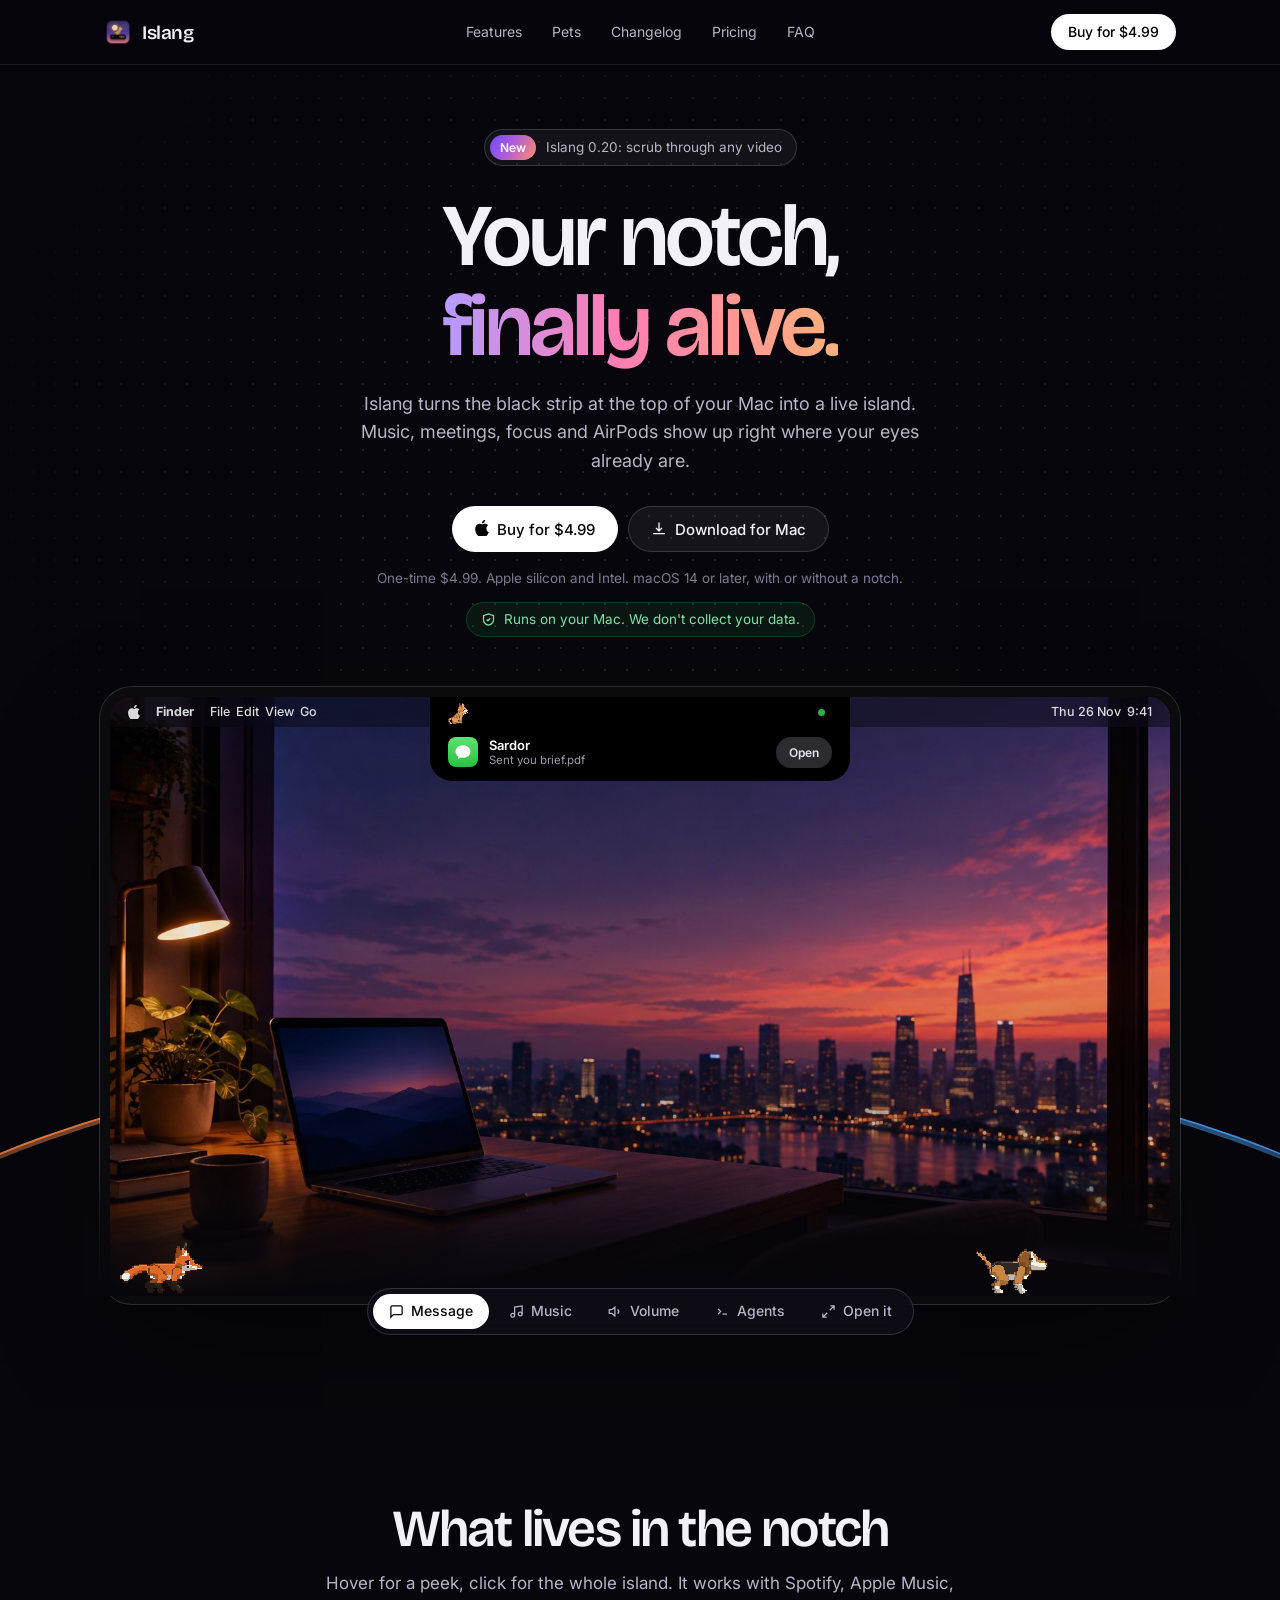
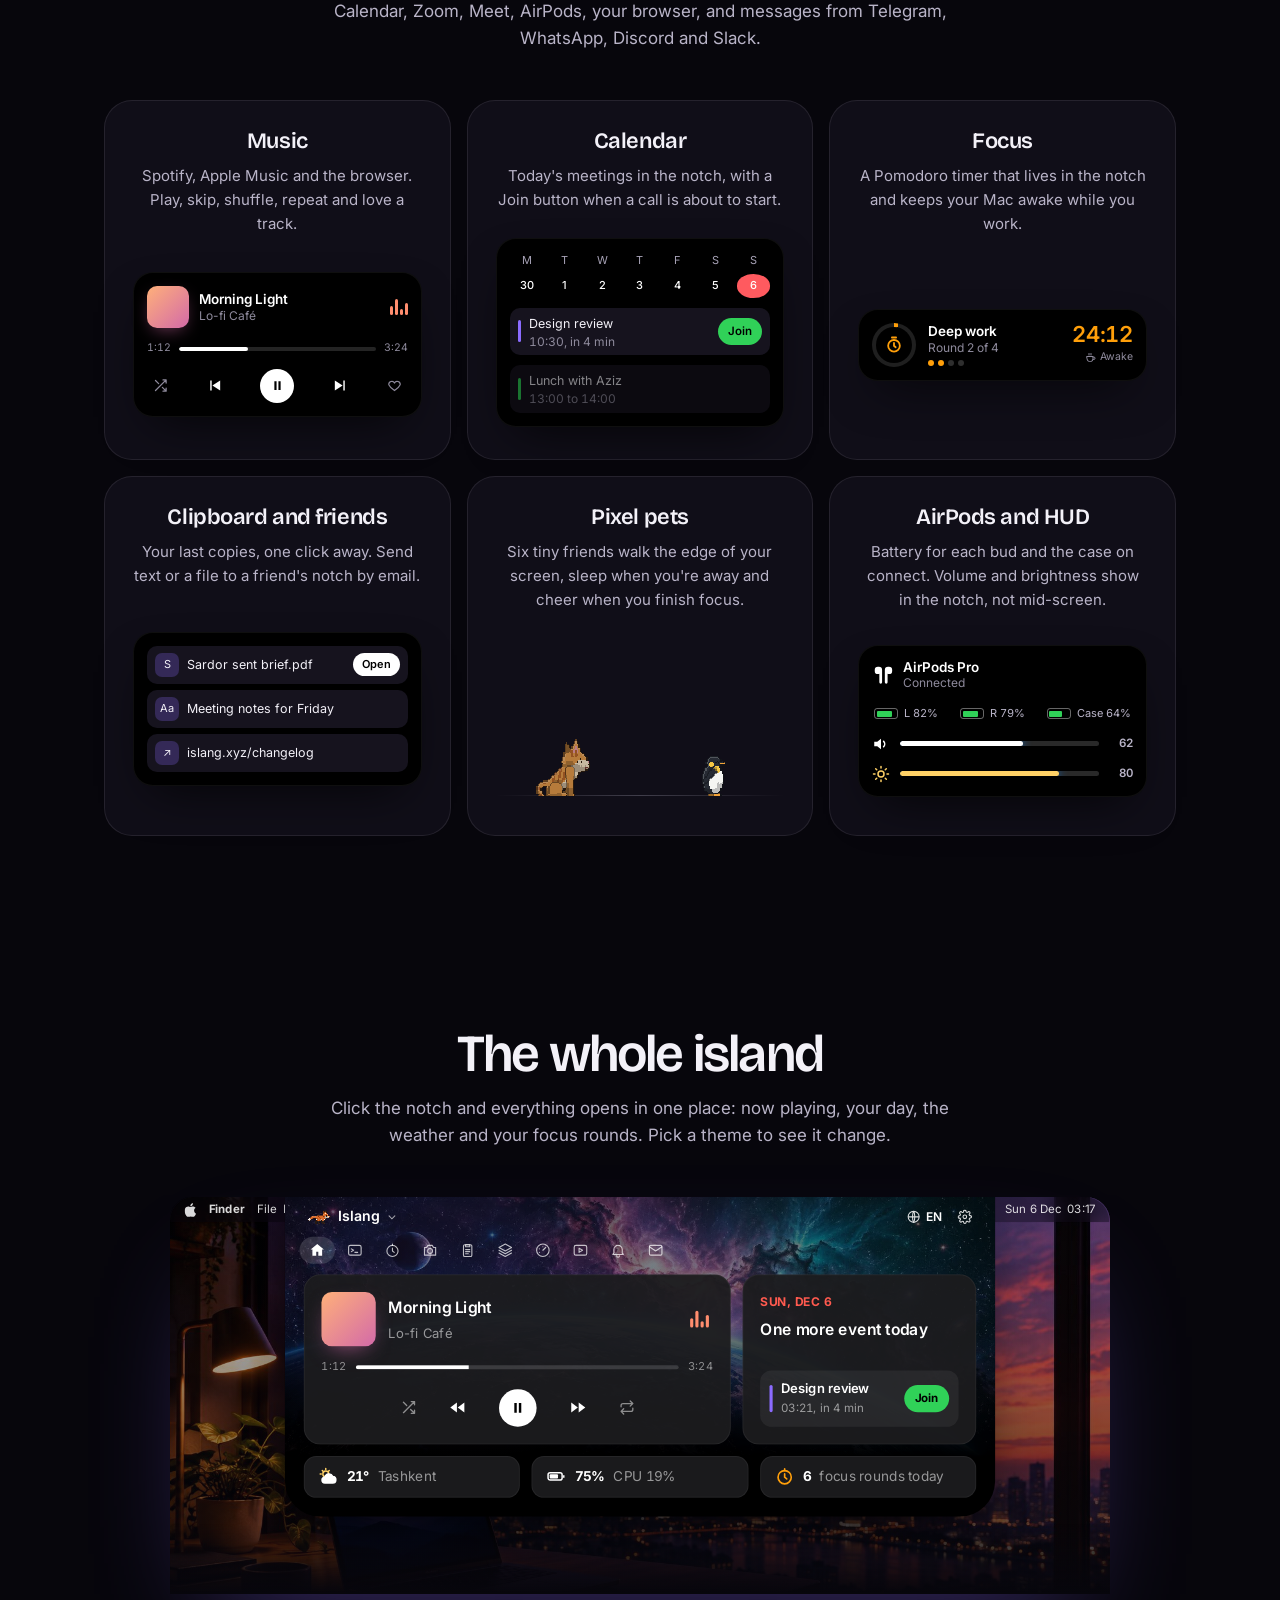
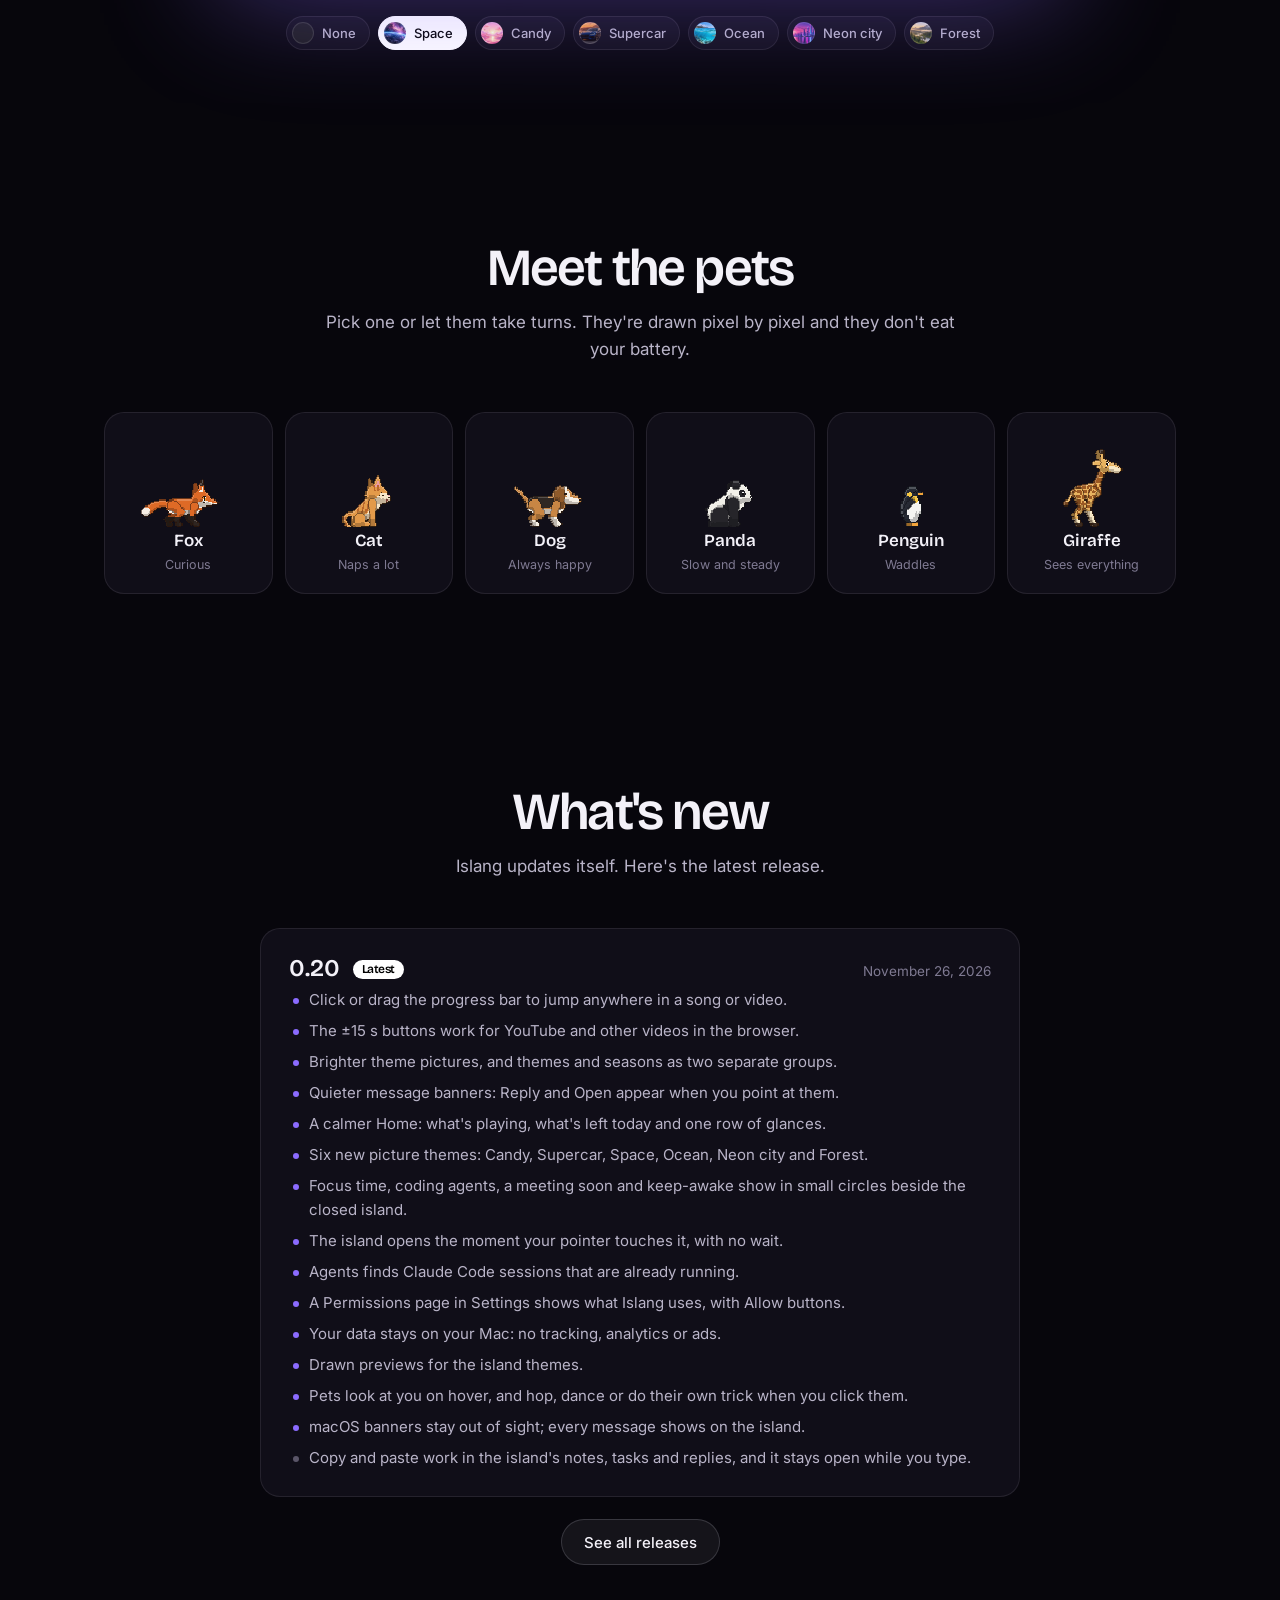
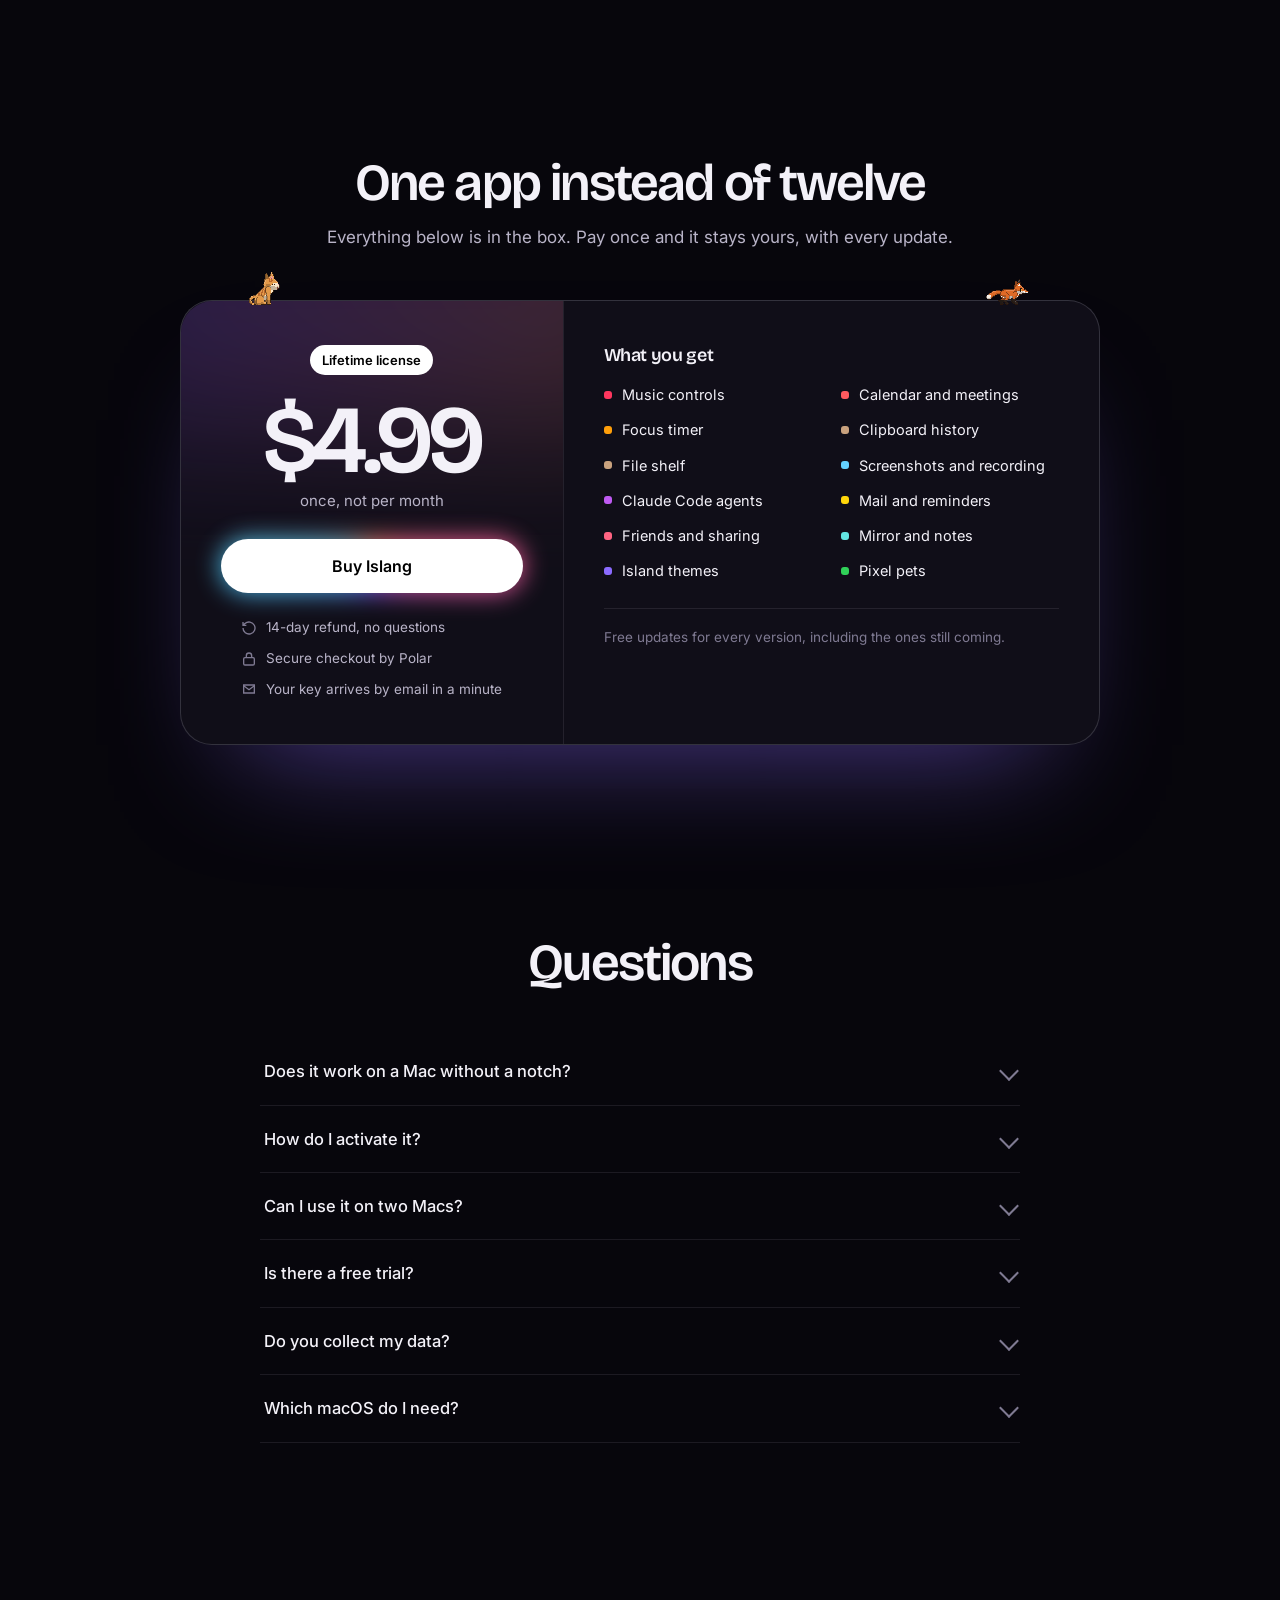
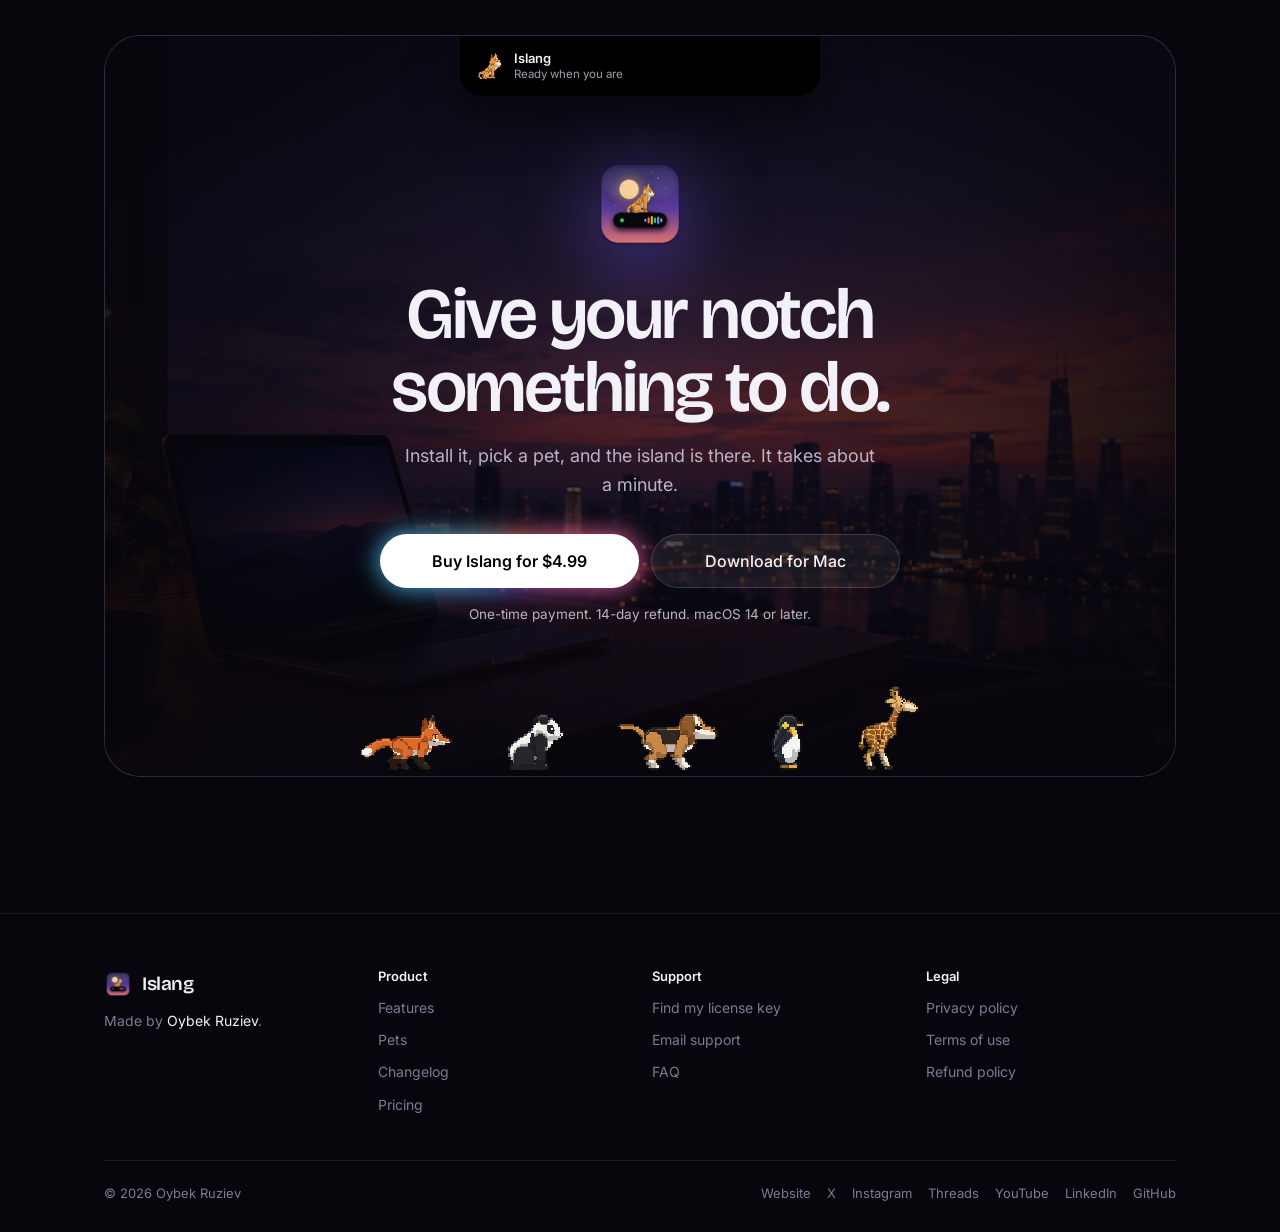
==== commit 120b4d0d: "Cache-bust the Home picture in the hero Co-Authored-By: Claude Opus 5.5 <noreply@anthropic.com> Clau" ====
--- a/index.html
+++ b/index.html
@@ -98,7 +98,7 @@
           <span class="tx"><b>Claude Code</b><small>Wants to run npm test</small></span>
           <span class="allow">Allow</span><span class="deny">Deny</span>
         </div>
-        <div class="full"><img src="/img/app-home.webp" alt="" loading="lazy"></div>
+        <div class="full"><img src="/img/app-home-v20.webp" alt="" loading="lazy"></div>
       </div>
       <img class="walker a px" src="/img/fox.webp" alt="" aria-hidden="true">
       <img class="walker b px" src="/img/dog.webp" alt="" aria-hidden="true">
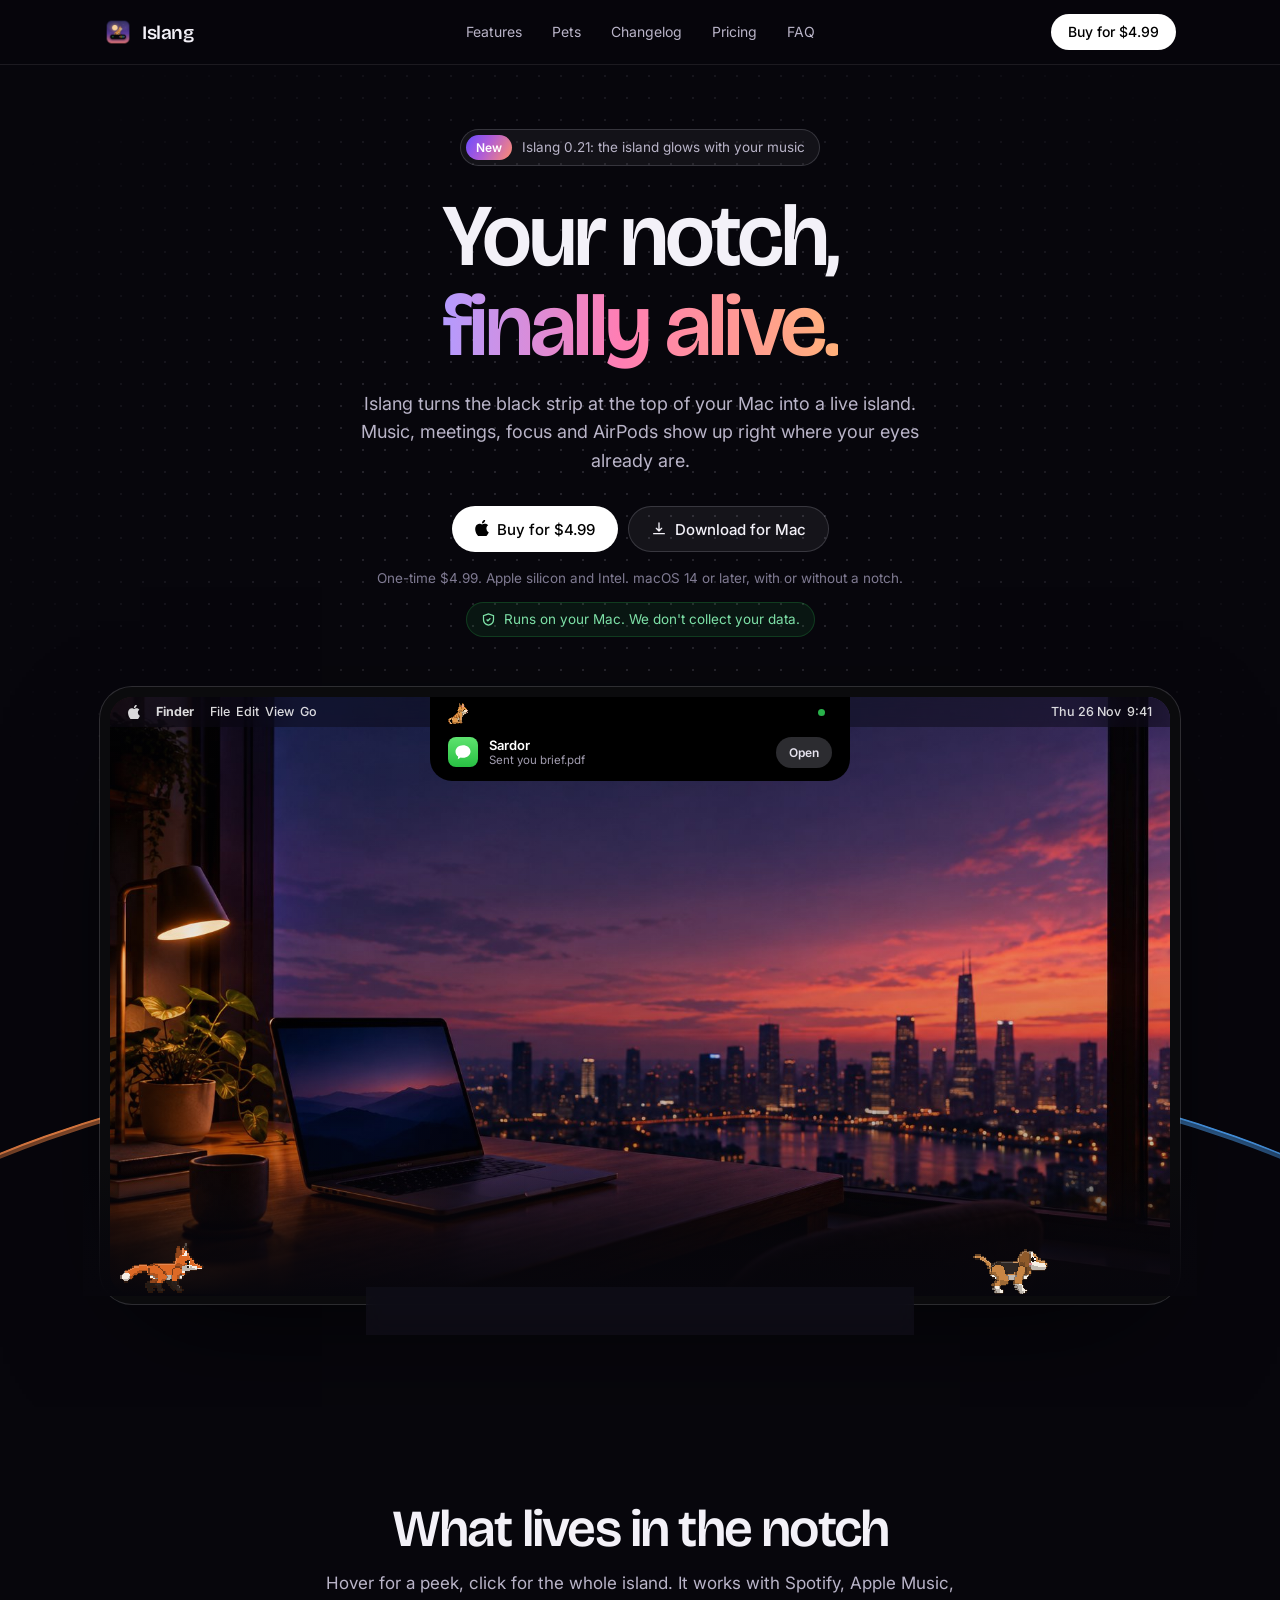
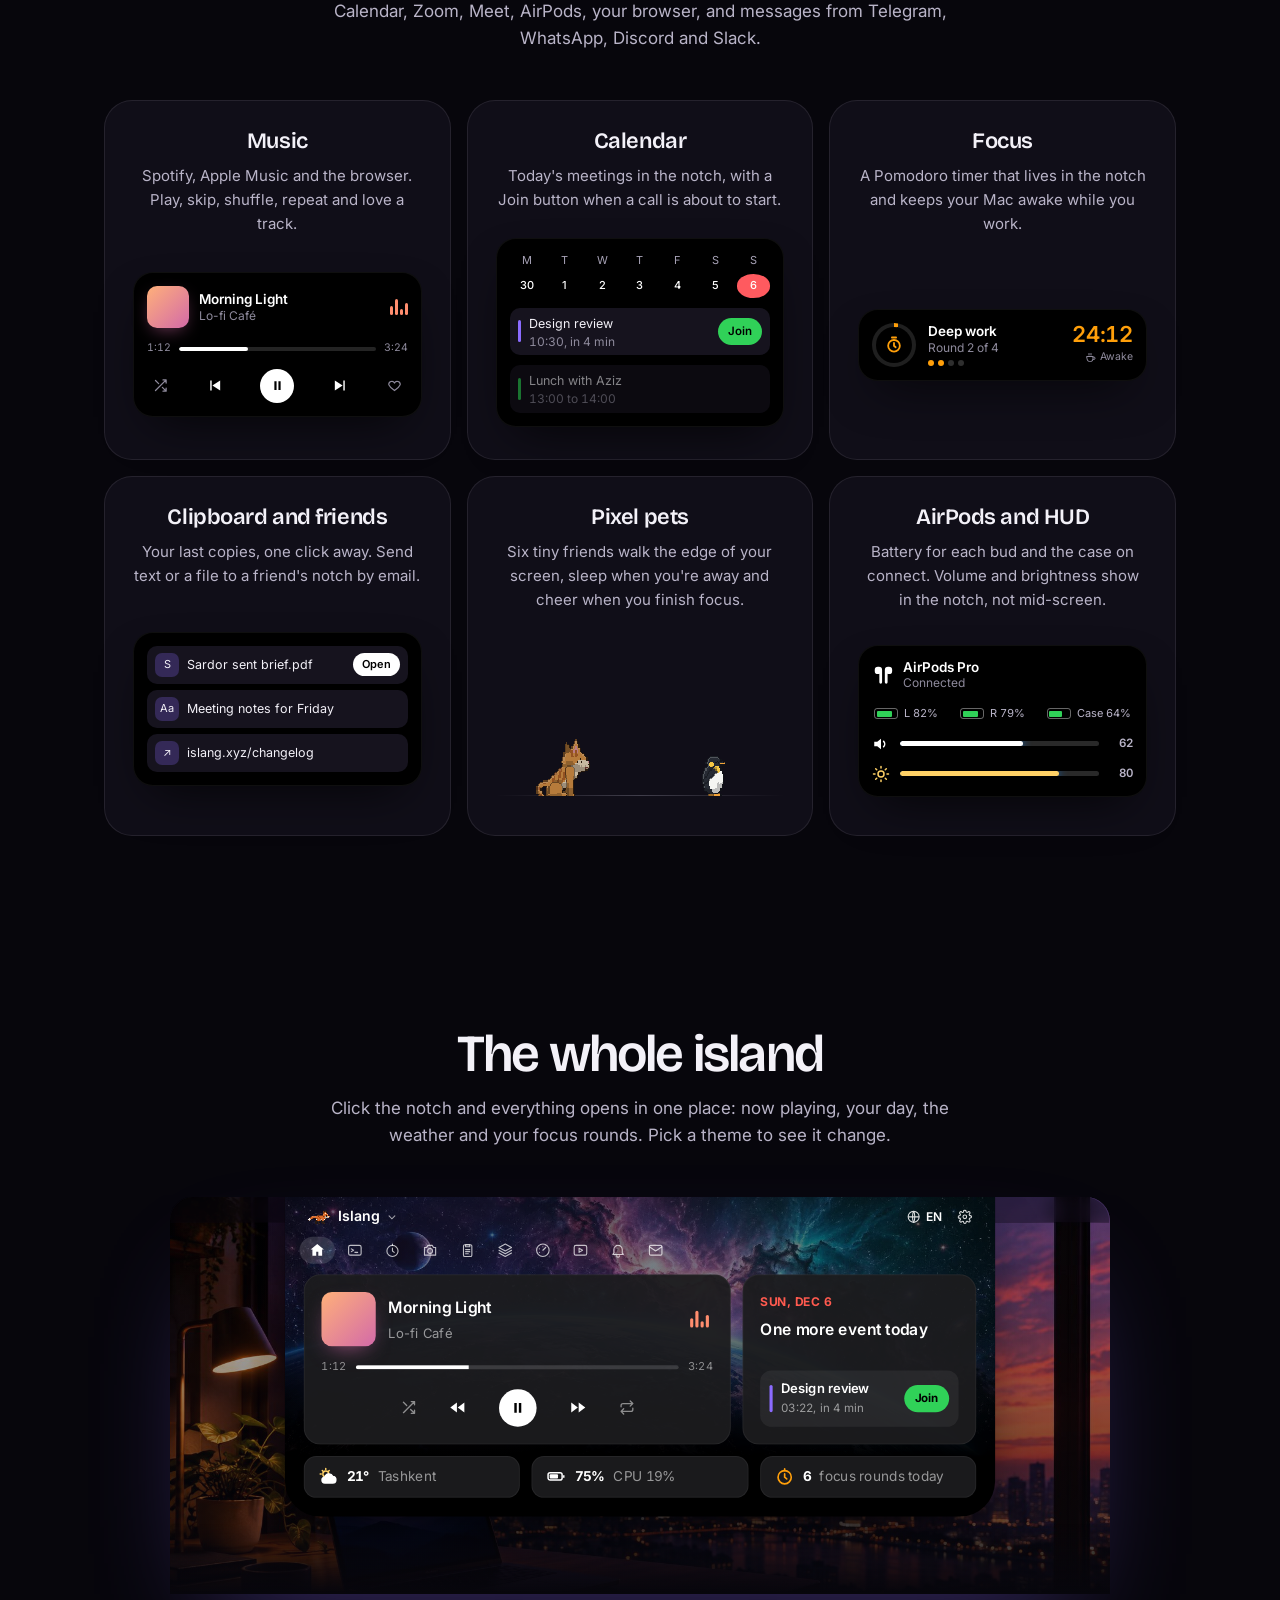
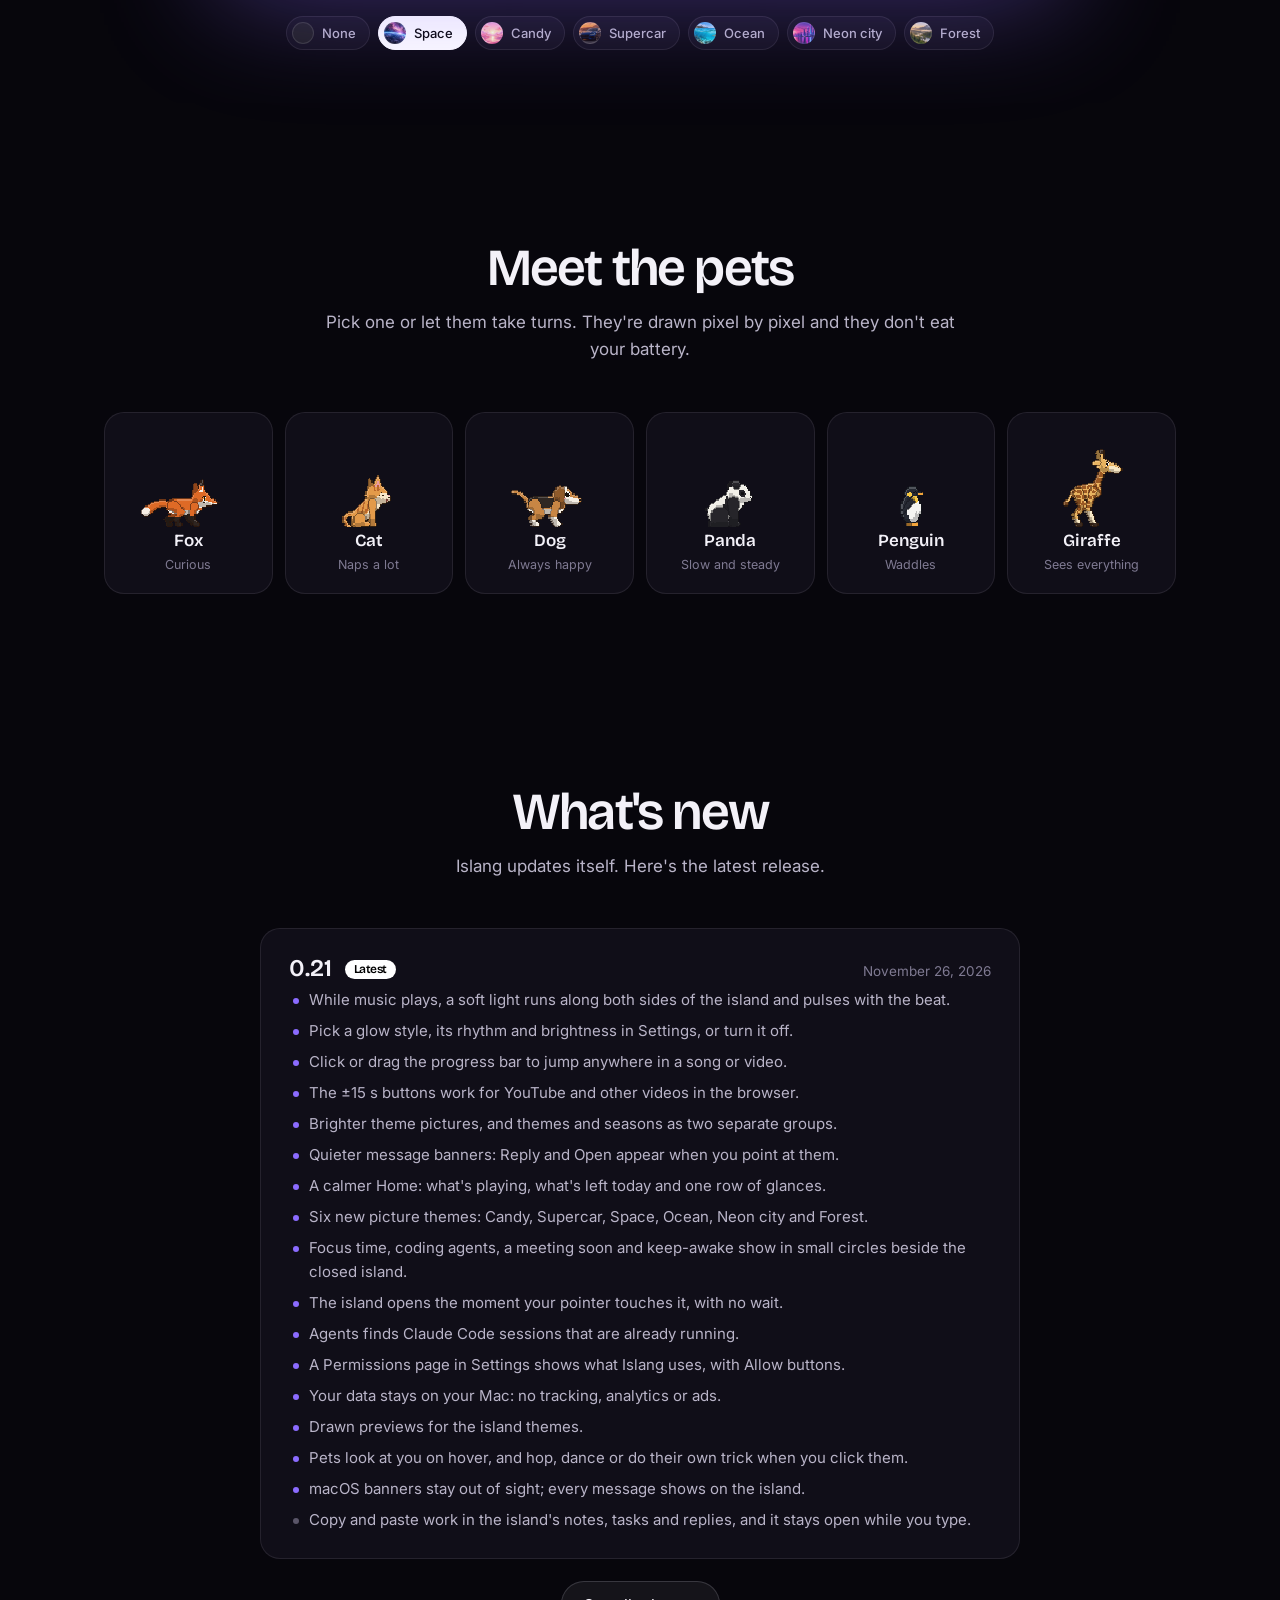
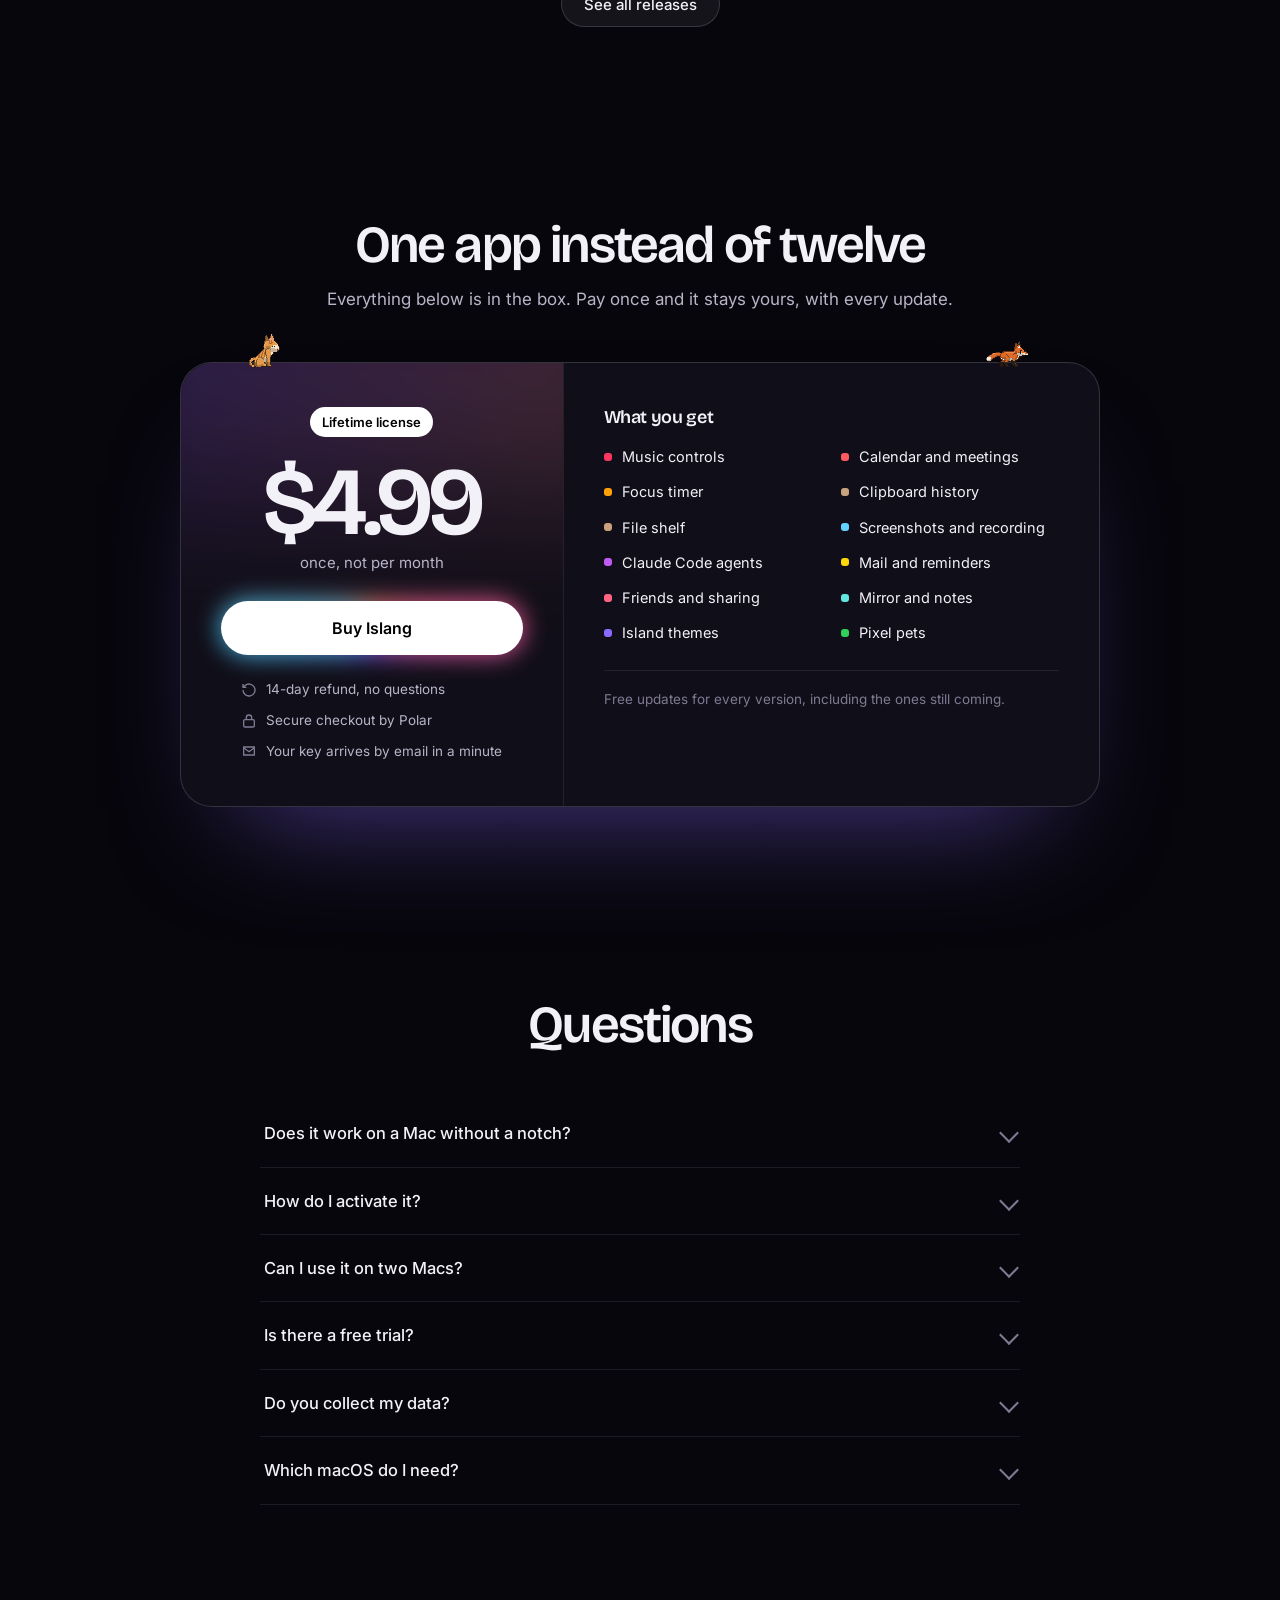
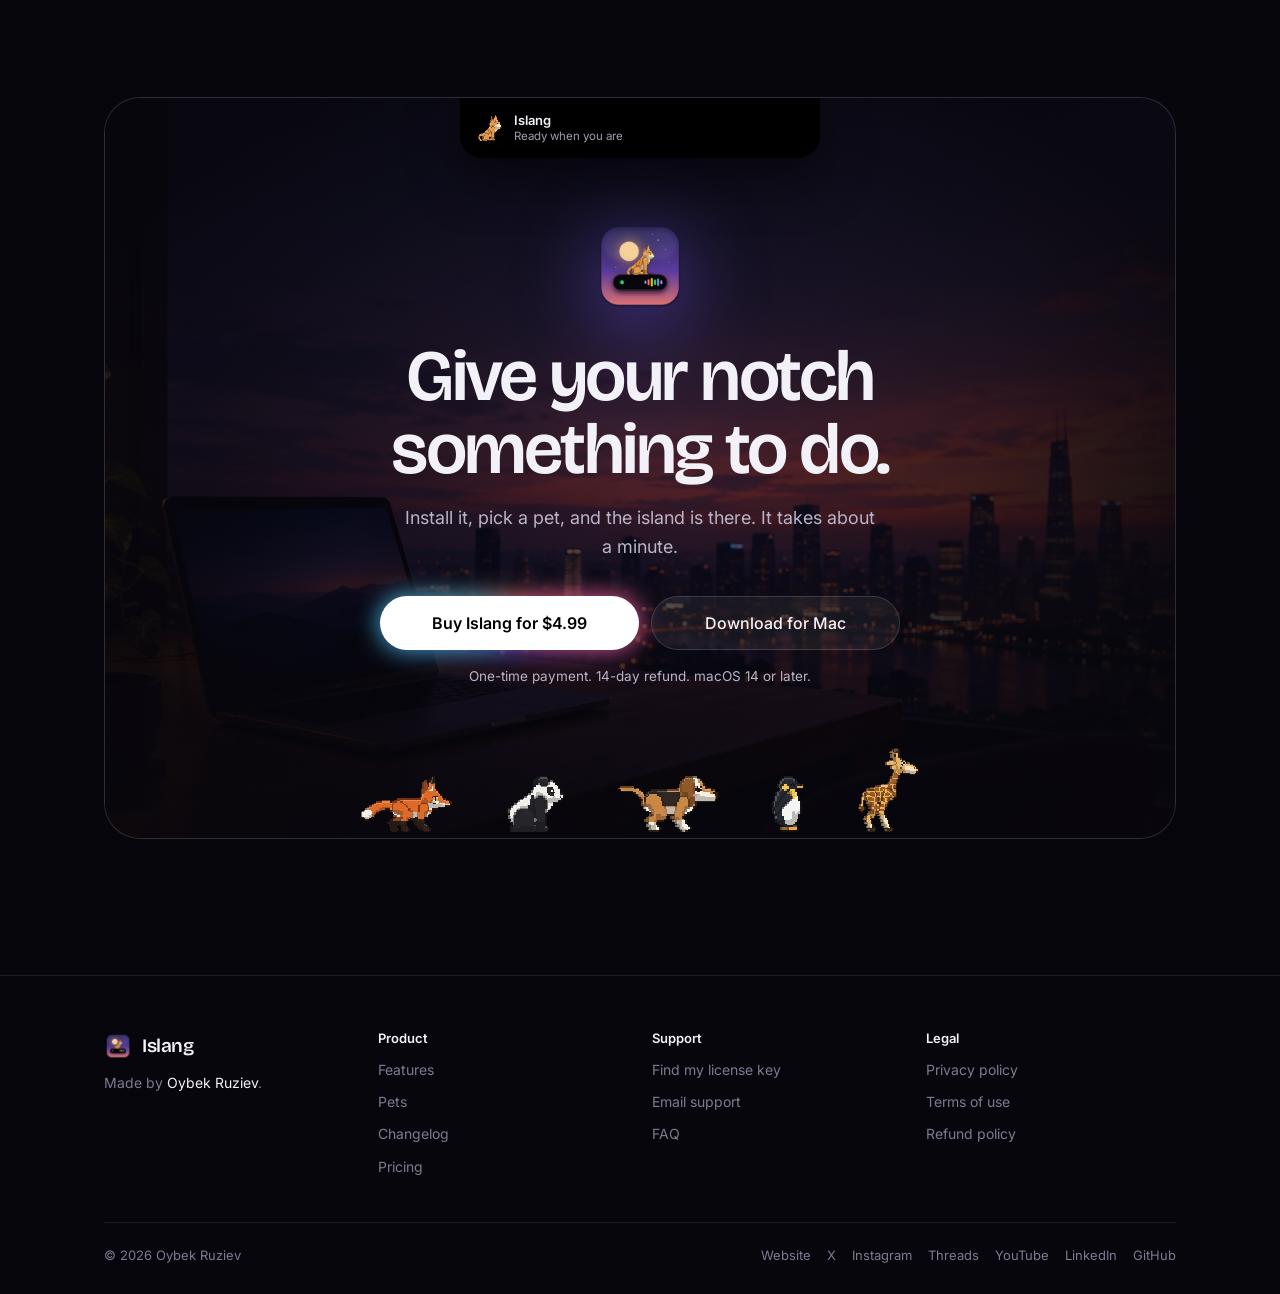
==== commit 51e22c6e: "Islang 0.21; hero shows the music glow Co-Authored-By: Claude Opus 5.5 <noreply@anthropic.com> Claud" ====
--- a/index.html
+++ b/index.html
@@ -27,9 +27,9 @@
 <link rel="preconnect" href="https://fonts.googleapis.com">
 <link rel="preconnect" href="https://fonts.gstatic.com" crossorigin>
 <link href="https://fonts.googleapis.com/css2?family=Bricolage+Grotesque:opsz,wght@12..96,500;12..96,600&family=Inter:wght@400;500;600&display=swap" rel="stylesheet">
-<link rel="stylesheet" href="/assets/site.css?v=1795716600">
+<link rel="stylesheet" href="/assets/site.css?v=1795720000">
 <script type="application/ld+json">
-{"@context":"https://schema.org","@type":"SoftwareApplication","name":"Islang","operatingSystem":"macOS 14 or later","applicationCategory":"UtilitiesApplication","description":"A live island for the MacBook notch with music controls, calendar, focus timer, AirPods battery, a shared clipboard and pixel pets.","url":"https://islang.xyz/","image":"https://islang.xyz/img/og.jpg","softwareVersion":"0.20","author":{"@type":"Person","name":"Oybek Ruziev","url":"https://aidancreates.space","sameAs":["https://x.com/aidan_creates","https://instagram.com/ruziev_oybek_","https://threads.com/@ruziev_oybek_","https://youtube.com/@aidancreatesspace","https://linkedin.com/in/oybekruziev","https://github.com/oybekruziev"]},"offers":{"@type":"Offer","price":"4.99","priceCurrency":"USD","url":"https://buy.polar.sh/polar_cl_jzejOnnoJKnUOzVvu8drq5IjTSCk9HWBKVAUm0XifPE"}}
+{"@context":"https://schema.org","@type":"SoftwareApplication","name":"Islang","operatingSystem":"macOS 14 or later","applicationCategory":"UtilitiesApplication","description":"A live island for the MacBook notch with music controls, calendar, focus timer, AirPods battery, a shared clipboard and pixel pets.","url":"https://islang.xyz/","image":"https://islang.xyz/img/og.jpg","softwareVersion":"0.21","author":{"@type":"Person","name":"Oybek Ruziev","url":"https://aidancreates.space","sameAs":["https://x.com/aidan_creates","https://instagram.com/ruziev_oybek_","https://threads.com/@ruziev_oybek_","https://youtube.com/@aidancreatesspace","https://linkedin.com/in/oybekruziev","https://github.com/oybekruziev"]},"offers":{"@type":"Offer","price":"4.99","priceCurrency":"USD","url":"https://buy.polar.sh/polar_cl_jzejOnnoJKnUOzVvu8drq5IjTSCk9HWBKVAUm0XifPE"}}
 </script>
 </head>
 <body>
@@ -51,12 +51,12 @@
 <main id="main">
 <section class="hero">
   <div class="wrap">
-    <a class="news" href="/changelog/#v0.20"><span>New</span>Islang 0.20: scrub through any video</a>
+    <a class="news" href="/changelog/#v0.21"><span>New</span>Islang 0.21: the island glows with your music</a>
     <h1>Your notch,<br><em>finally alive.</em></h1>
     <p class="lead">Islang turns the black strip at the top of your Mac into a live island. Music, meetings, focus and AirPods show up right where your eyes already are.</p>
     <div class="row">
       <a class="btn primary" href="https://buy.polar.sh/polar_cl_jzejOnnoJKnUOzVvu8drq5IjTSCk9HWBKVAUm0XifPE"><svg class="apl" viewBox="0 0 17 20" fill="currentColor" aria-hidden="true"><path d="M14 10.6c0-2.6 2.1-3.8 2.2-3.9-1.2-1.8-3.1-2-3.7-2-1.6-.2-3.1.9-3.9.9-.8 0-2-.9-3.4-.9C3.5 4.8 1.8 5.8.9 7.4c-1.9 3.3-.5 8.1 1.3 10.8.9 1.3 1.9 2.7 3.3 2.7 1.3-.1 1.8-.9 3.4-.9s2 .9 3.4.8c1.4 0 2.3-1.3 3.2-2.6 1-1.5 1.4-2.9 1.4-3-.1 0-2.8-1.1-2.9-4.6zM11.4 2.9c.7-.9 1.2-2.1 1.1-3.3-1 0-2.3.7-3 1.6-.7.8-1.2 2-1.1 3.2 1.1.1 2.3-.6 3-1.5z"/></svg>Buy for $4.99</a>
-      <a class="btn ghost" data-dl href="https://github.com/oybekruziev/islang-releases/releases/download/v0.20/Islang-0.20.dmg">
+      <a class="btn ghost" data-dl href="https://github.com/oybekruziev/islang-releases/releases/download/v0.21/Islang-0.21.dmg">
         <svg viewBox="0 0 24 24" fill="none" stroke="currentColor" stroke-width="2" stroke-linecap="round" stroke-linejoin="round" aria-hidden="true"><path d="M12 3v12m0 0-4-4m4 4 4-4M4 19h16"/></svg>Download for Mac</a>
     </div>
     <p class="fine">One-time $4.99. Apple silicon and Intel. macOS 14 or later, with or without a notch.</p>
@@ -70,6 +70,7 @@
       </div>
       <div class="nisl" id="isl" data-state="idle" role="img" aria-label="Islang island demo">
         <div class="glow" aria-hidden="true"></div>
+        <div class="mglow" aria-hidden="true"><i class="h"><b></b></i><i class="e"><b></b></i></div>
         <div class="bar">
           <img class="wpet px" src="/img/wing-cat.webp" alt="">
           <span class="rs">
@@ -288,8 +289,10 @@
     </div>
     <div class="log">
       <article class="ver">
-        <header><h3>0.20 <span class="tag">Latest</span></h3><time datetime="2026-11-26">November 26, 2026</time></header>
+        <header><h3>0.21 <span class="tag">Latest</span></h3><time datetime="2026-11-26">November 26, 2026</time></header>
         <ul>
+          <li>While music plays, a soft light runs along both sides of the island and pulses with the beat.</li>
+          <li>Pick a glow style, its rhythm and brightness in Settings, or turn it off.</li>
           <li>Click or drag the progress bar to jump anywhere in a song or video.</li>
           <li>The ±15 s buttons work for YouTube and other videos in the browser.</li>
           <li>Brighter theme pictures, and themes and seasons as two separate groups.</li>
@@ -366,7 +369,7 @@
       <p class="lead">Install it, pick a pet, and the island is there. It takes about a minute.</p>
       <div class="fin-cta">
         <div class="buywrap"><a class="btn primary buy" href="https://buy.polar.sh/polar_cl_jzejOnnoJKnUOzVvu8drq5IjTSCk9HWBKVAUm0XifPE">Buy Islang for $4.99</a></div>
-        <a class="btn ghost big" data-dl href="https://github.com/oybekruziev/islang-releases/releases/download/v0.20/Islang-0.20.dmg">Download for Mac</a>
+        <a class="btn ghost big" data-dl href="https://github.com/oybekruziev/islang-releases/releases/download/v0.21/Islang-0.21.dmg">Download for Mac</a>
       </div>
       <p class="fin-fine">One-time payment. 14-day refund. macOS 14 or later.</p>
       <div class="fin-pets" aria-hidden="true">
--- a/assets/site.css
+++ b/assets/site.css
@@ -92,11 +92,11 @@
 /* the island, drawn after the real one */
 .menubar{background:rgba(10,8,18,.45);backdrop-filter:blur(20px);-webkit-backdrop-filter:blur(20px);height:30px;font-size:12.5px;font-weight:500}
 .menubar span{align-items:center}.menubar b{font-weight:700}
-.nisl{position:absolute;top:0;left:50%;transform:translateX(-50%);z-index:3;background:#000;color:#fff;cursor:pointer;
-  width:260px;height:30px;border-radius:0 0 12px 12px;
+.nisl{--br:12px;position:absolute;top:0;left:50%;transform:translateX(-50%);z-index:3;background:#000;color:#fff;cursor:pointer;
+  width:260px;height:30px;border-radius:0 0 var(--br) var(--br);
   transition:width .55s cubic-bezier(.32,1.25,.42,1),height .55s cubic-bezier(.32,1.25,.42,1),border-radius .45s}
-.nisl[data-state="peek"]{width:420px;height:84px;border-radius:0 0 22px 22px}
-.nisl[data-state="big"]{width:62%;height:auto;aspect-ratio:680/306;border-radius:0 0 32px 32px}
+.nisl[data-state="peek"]{--br:22px;width:420px;height:84px}
+.nisl[data-state="big"]{--br:32px;width:62%;height:auto;aspect-ratio:680/306}
 .nisl .bar{position:absolute;top:0;left:0;right:0;height:30px;display:flex;align-items:center;justify-content:space-between;padding:0 16px 0 18px;transition:opacity .2s}
 .nisl[data-state="big"] .bar{opacity:0}
 .wpet{height:22px;width:auto;margin-top:1px}
@@ -509,3 +509,32 @@
 }
 .ix::after{content:"";position:absolute;left:0;right:0;bottom:0;height:70px;background:linear-gradient(transparent,var(--night));pointer-events:none}
 .eqs i:nth-child(1){height:55%}.eqs i:nth-child(2){height:100%}.eqs i:nth-child(3){height:40%}.eqs i:nth-child(4){height:75%}
+
+/* music glow, as in the app: soft light on both sides and a little of the bottom, never the top edge;
+   it pulses like the equalizer and slowly moves through different gradients */
+@property --m{syntax:"<angle>";inherits:true;initial-value:0deg}
+.mglow{position:absolute;inset:-30px;pointer-events:none;opacity:0;transition:opacity .8s ease;z-index:-1;
+  -webkit-mask:linear-gradient(transparent 33px,#000 44px),linear-gradient(90deg,#000 22%,rgba(0,0,0,.4) 50%,#000 78%);
+  -webkit-mask-composite:source-in;
+  mask:linear-gradient(transparent 33px,#000 44px),linear-gradient(90deg,#000 22%,rgba(0,0,0,.4) 50%,#000 78%);mask-composite:intersect}
+.mglow i{position:absolute}
+.mglow b{position:absolute;inset:0;border-radius:inherit;background:conic-gradient(from var(--m),#ff7ab6,#ffb86b,#8b6bff,#5fd0ff,#7cf5c6,#ff7ab6);
+  -webkit-mask:linear-gradient(#000 0 0) content-box,linear-gradient(#000 0 0);-webkit-mask-composite:xor;mask-composite:exclude}
+/* blur sits on the wrapper so it softens the ring after it is cut out (filter runs before mask) */
+.mglow .h{inset:24px;border-radius:0 0 calc(var(--br) + 6px) calc(var(--br) + 6px);filter:blur(9px);opacity:.6}
+.mglow .h b{padding:7px}
+.mglow .e{inset:29px;border-radius:0 0 calc(var(--br) + 1px) calc(var(--br) + 1px);opacity:.75}
+.mglow .e b{padding:1.2px}
+.nisl[data-act="music"]:not([data-state="big"]) .mglow{opacity:1}
+.nisl[data-act="music"]:not([data-state="big"]) .glow{display:none}
+@media (prefers-reduced-motion:no-preference){
+  .mglow{animation:mhue 45s linear infinite}
+  .mglow b{animation:mspin 10s linear infinite}
+  .mglow .h{animation:mbeat 1.92s ease-out infinite}
+  .mglow .e{animation:mbeat2 1.92s ease-out infinite}
+}
+@keyframes mspin{to{--m:360deg}}
+@keyframes mhue{to{filter:hue-rotate(360deg)}}
+@keyframes mbeat{0%{opacity:.75;filter:blur(12px)}12%{opacity:.4;filter:blur(9px)}25%{opacity:.68;filter:blur(11px)}37%{opacity:.38;filter:blur(9px)}
+  50%{opacity:.8;filter:blur(13px)}62%{opacity:.42;filter:blur(9px)}75%{opacity:.62;filter:blur(11px)}87%{opacity:.36;filter:blur(9px)}100%{opacity:.75;filter:blur(12px)}}
+@keyframes mbeat2{0%,50%{opacity:.85}12%,62%{opacity:.55}25%,75%{opacity:.75}37%,87%{opacity:.5}100%{opacity:.85}}
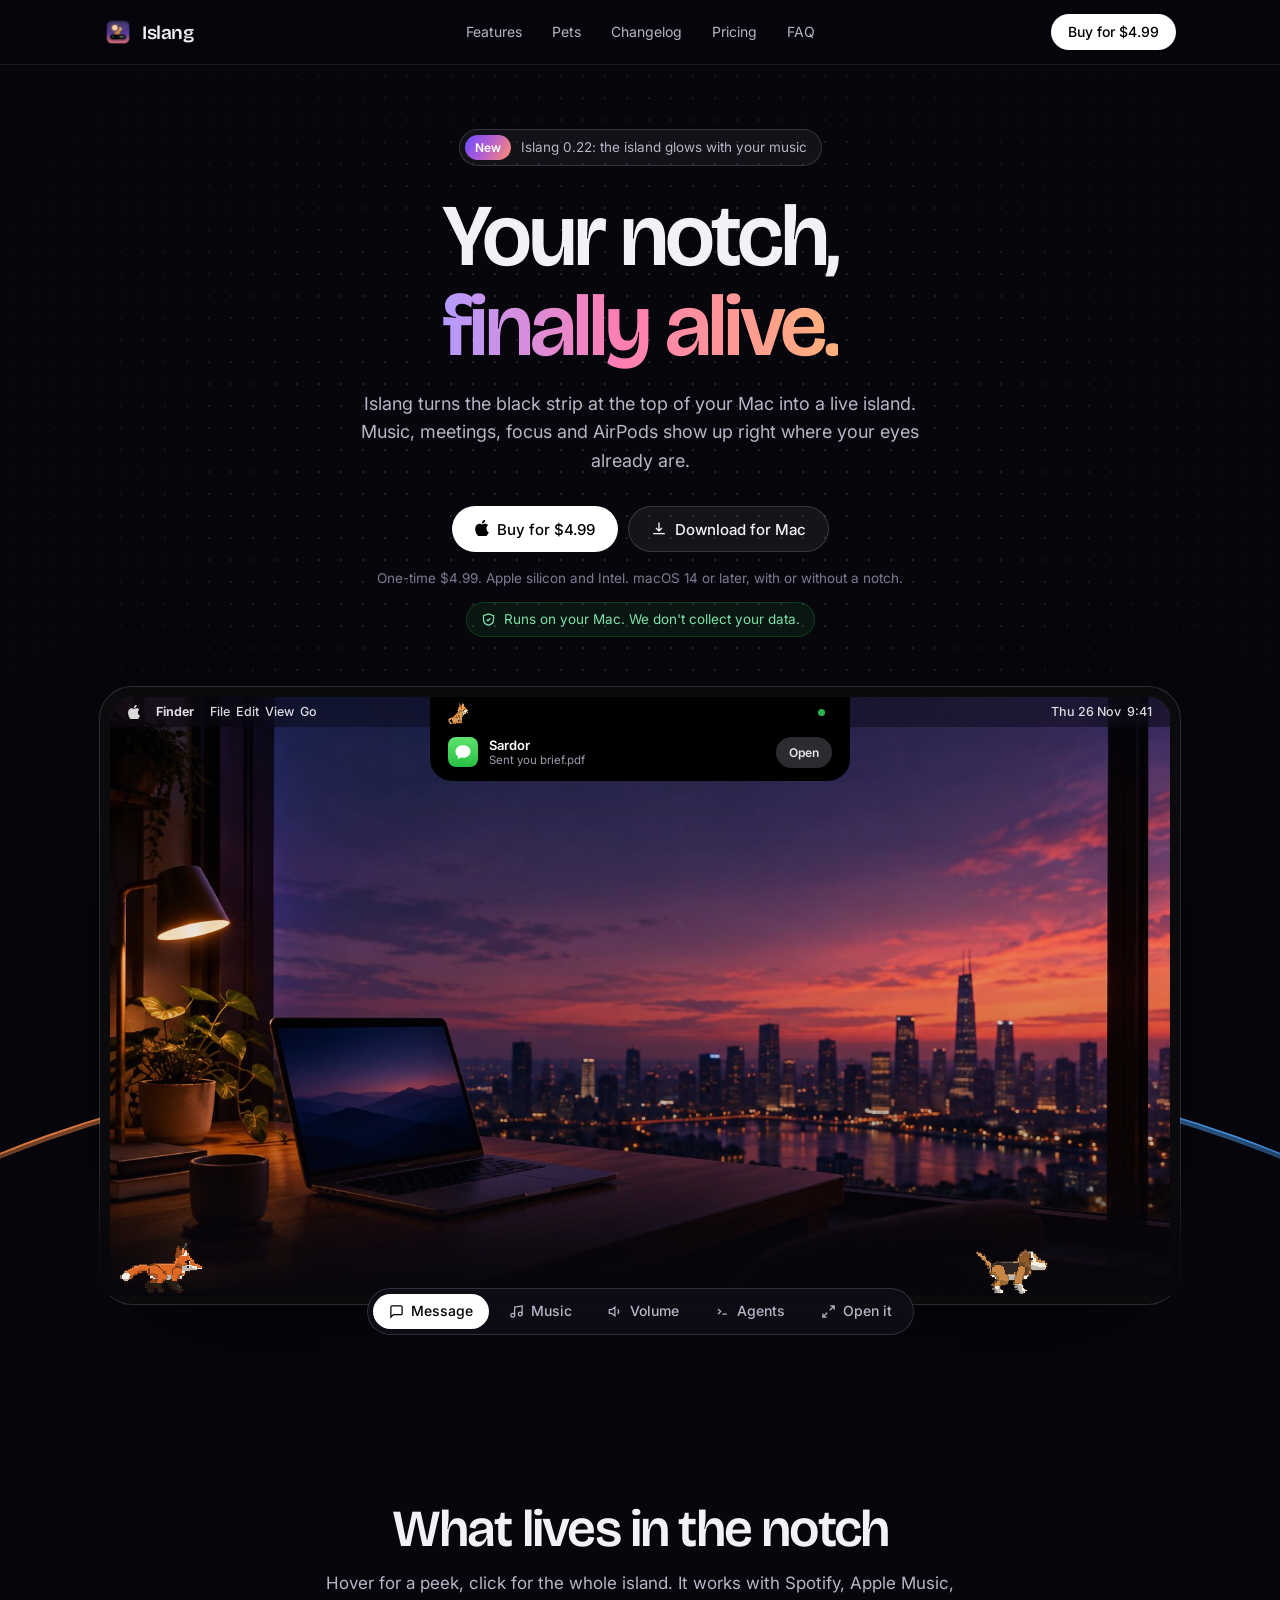
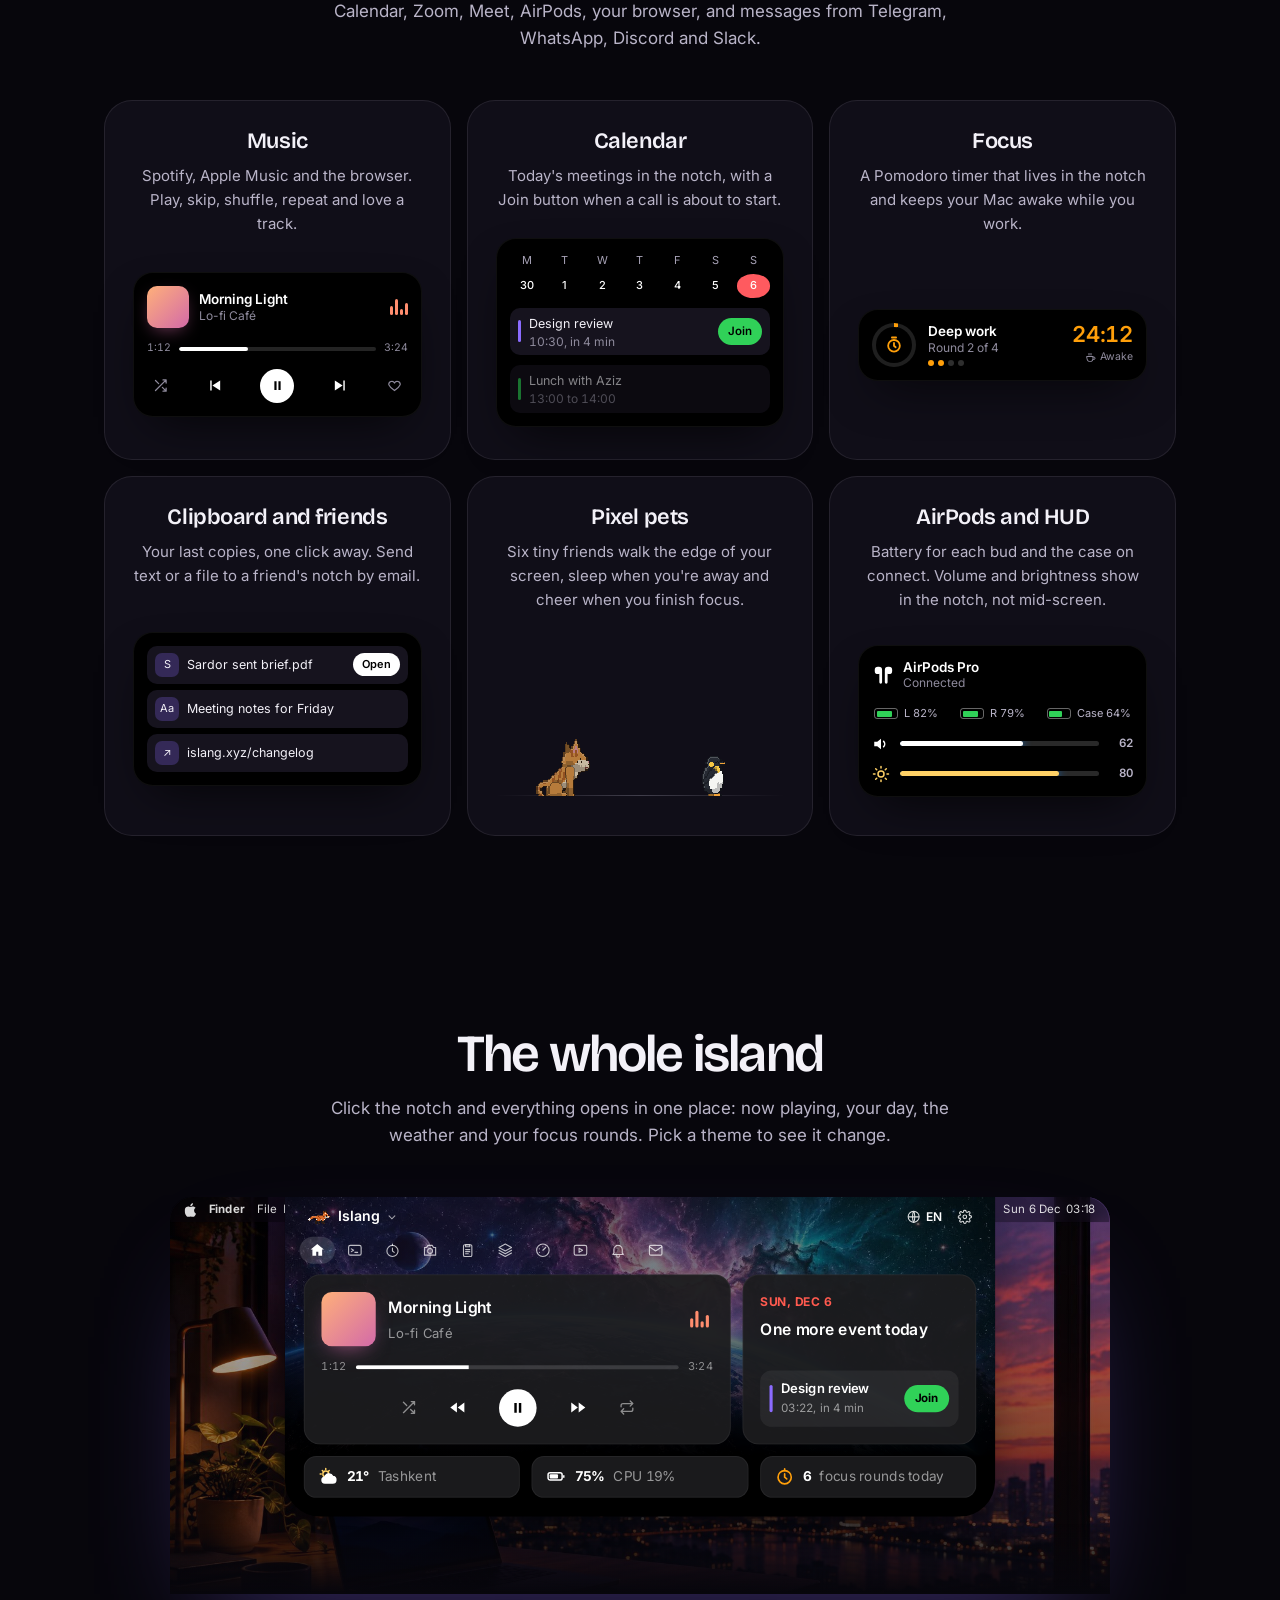
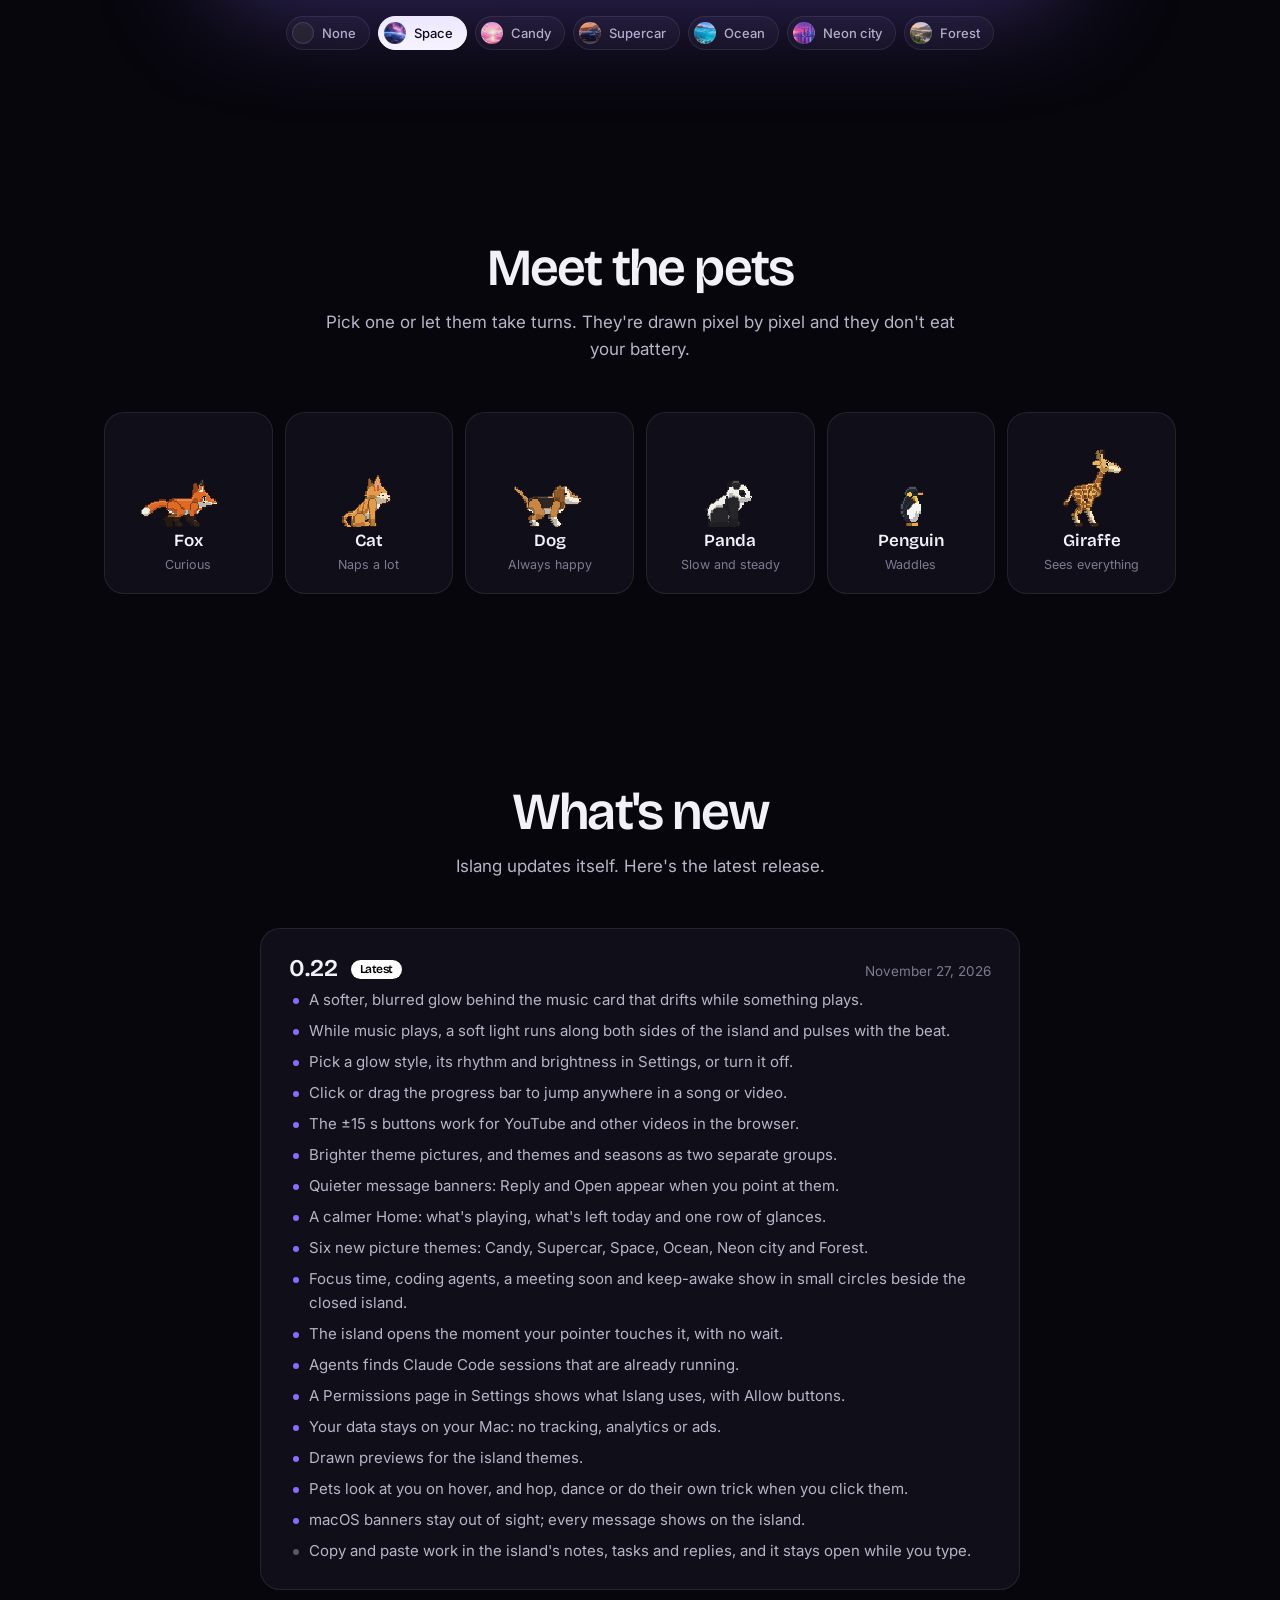
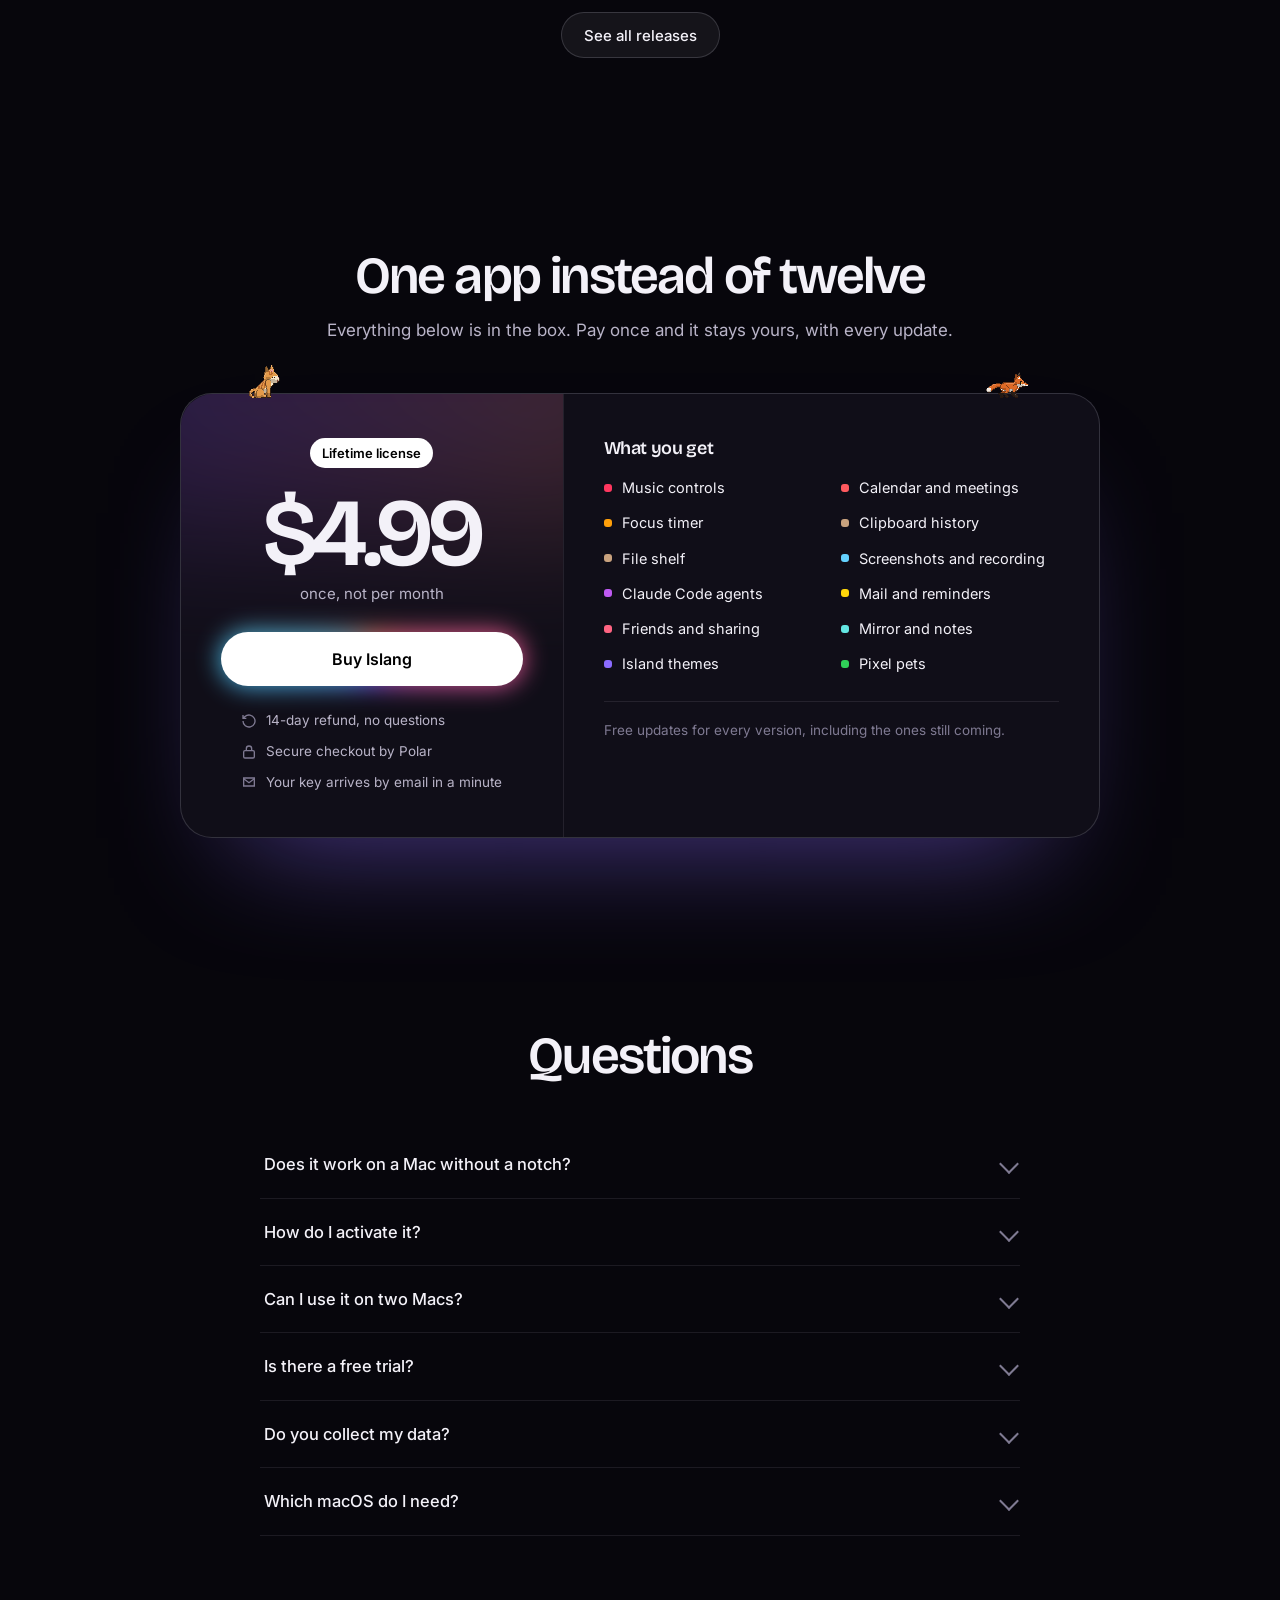
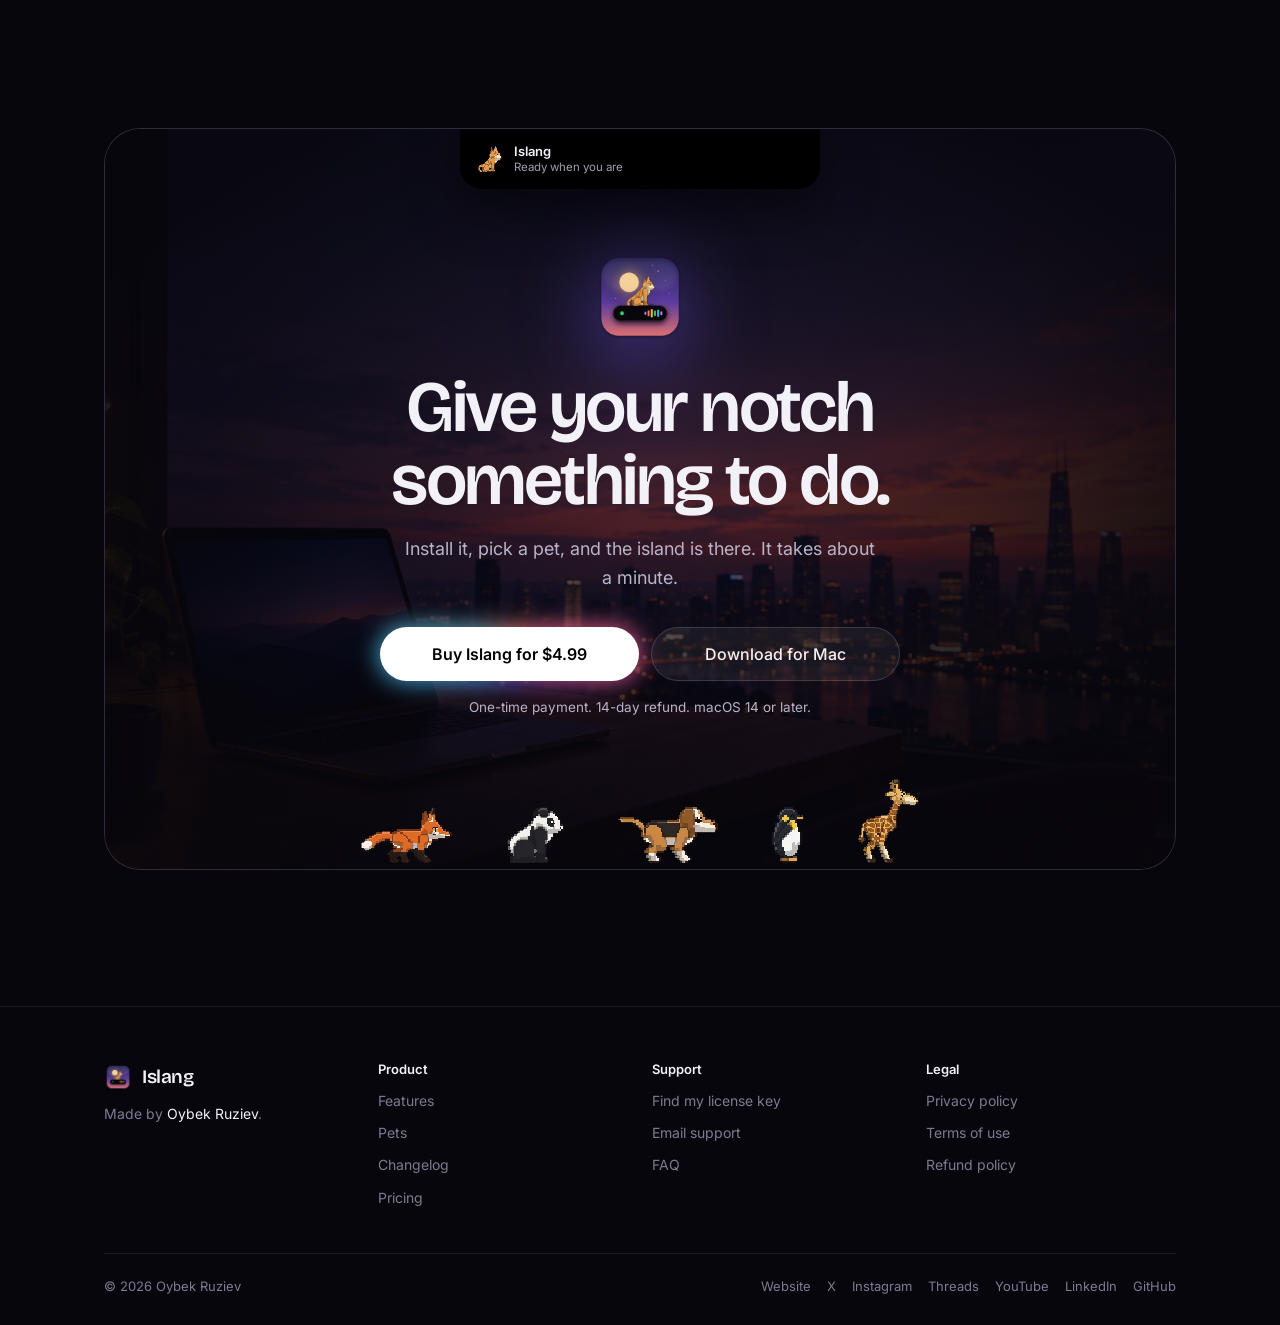
==== commit 163fdc56: "Islang 0.22 Co-Authored-By: Claude Opus 5.5 <noreply@anthropic.com> Claude-Session: https://claude.a" ====
--- a/index.html
+++ b/index.html
@@ -29,7 +29,7 @@
 <link href="https://fonts.googleapis.com/css2?family=Bricolage+Grotesque:opsz,wght@12..96,500;12..96,600&family=Inter:wght@400;500;600&display=swap" rel="stylesheet">
 <link rel="stylesheet" href="/assets/site.css?v=1795720000">
 <script type="application/ld+json">
-{"@context":"https://schema.org","@type":"SoftwareApplication","name":"Islang","operatingSystem":"macOS 14 or later","applicationCategory":"UtilitiesApplication","description":"A live island for the MacBook notch with music controls, calendar, focus timer, AirPods battery, a shared clipboard and pixel pets.","url":"https://islang.xyz/","image":"https://islang.xyz/img/og.jpg","softwareVersion":"0.21","author":{"@type":"Person","name":"Oybek Ruziev","url":"https://aidancreates.space","sameAs":["https://x.com/aidan_creates","https://instagram.com/ruziev_oybek_","https://threads.com/@ruziev_oybek_","https://youtube.com/@aidancreatesspace","https://linkedin.com/in/oybekruziev","https://github.com/oybekruziev"]},"offers":{"@type":"Offer","price":"4.99","priceCurrency":"USD","url":"https://buy.polar.sh/polar_cl_jzejOnnoJKnUOzVvu8drq5IjTSCk9HWBKVAUm0XifPE"}}
+{"@context":"https://schema.org","@type":"SoftwareApplication","name":"Islang","operatingSystem":"macOS 14 or later","applicationCategory":"UtilitiesApplication","description":"A live island for the MacBook notch with music controls, calendar, focus timer, AirPods battery, a shared clipboard and pixel pets.","url":"https://islang.xyz/","image":"https://islang.xyz/img/og.jpg","softwareVersion":"0.22","author":{"@type":"Person","name":"Oybek Ruziev","url":"https://aidancreates.space","sameAs":["https://x.com/aidan_creates","https://instagram.com/ruziev_oybek_","https://threads.com/@ruziev_oybek_","https://youtube.com/@aidancreatesspace","https://linkedin.com/in/oybekruziev","https://github.com/oybekruziev"]},"offers":{"@type":"Offer","price":"4.99","priceCurrency":"USD","url":"https://buy.polar.sh/polar_cl_jzejOnnoJKnUOzVvu8drq5IjTSCk9HWBKVAUm0XifPE"}}
 </script>
 </head>
 <body>
@@ -51,12 +51,12 @@
 <main id="main">
 <section class="hero">
   <div class="wrap">
-    <a class="news" href="/changelog/#v0.21"><span>New</span>Islang 0.21: the island glows with your music</a>
+    <a class="news" href="/changelog/#v0.22"><span>New</span>Islang 0.22: the island glows with your music</a>
     <h1>Your notch,<br><em>finally alive.</em></h1>
     <p class="lead">Islang turns the black strip at the top of your Mac into a live island. Music, meetings, focus and AirPods show up right where your eyes already are.</p>
     <div class="row">
       <a class="btn primary" href="https://buy.polar.sh/polar_cl_jzejOnnoJKnUOzVvu8drq5IjTSCk9HWBKVAUm0XifPE"><svg class="apl" viewBox="0 0 17 20" fill="currentColor" aria-hidden="true"><path d="M14 10.6c0-2.6 2.1-3.8 2.2-3.9-1.2-1.8-3.1-2-3.7-2-1.6-.2-3.1.9-3.9.9-.8 0-2-.9-3.4-.9C3.5 4.8 1.8 5.8.9 7.4c-1.9 3.3-.5 8.1 1.3 10.8.9 1.3 1.9 2.7 3.3 2.7 1.3-.1 1.8-.9 3.4-.9s2 .9 3.4.8c1.4 0 2.3-1.3 3.2-2.6 1-1.5 1.4-2.9 1.4-3-.1 0-2.8-1.1-2.9-4.6zM11.4 2.9c.7-.9 1.2-2.1 1.1-3.3-1 0-2.3.7-3 1.6-.7.8-1.2 2-1.1 3.2 1.1.1 2.3-.6 3-1.5z"/></svg>Buy for $4.99</a>
-      <a class="btn ghost" data-dl href="https://github.com/oybekruziev/islang-releases/releases/download/v0.21/Islang-0.21.dmg">
+      <a class="btn ghost" data-dl href="https://github.com/oybekruziev/islang-releases/releases/download/v0.22/Islang-0.22.dmg">
         <svg viewBox="0 0 24 24" fill="none" stroke="currentColor" stroke-width="2" stroke-linecap="round" stroke-linejoin="round" aria-hidden="true"><path d="M12 3v12m0 0-4-4m4 4 4-4M4 19h16"/></svg>Download for Mac</a>
     </div>
     <p class="fine">One-time $4.99. Apple silicon and Intel. macOS 14 or later, with or without a notch.</p>
@@ -289,8 +289,9 @@
     </div>
     <div class="log">
       <article class="ver">
-        <header><h3>0.21 <span class="tag">Latest</span></h3><time datetime="2026-11-26">November 26, 2026</time></header>
+        <header><h3>0.22 <span class="tag">Latest</span></h3><time datetime="2026-11-27">November 27, 2026</time></header>
         <ul>
+          <li>A softer, blurred glow behind the music card that drifts while something plays.</li>
           <li>While music plays, a soft light runs along both sides of the island and pulses with the beat.</li>
           <li>Pick a glow style, its rhythm and brightness in Settings, or turn it off.</li>
           <li>Click or drag the progress bar to jump anywhere in a song or video.</li>
@@ -369,7 +370,7 @@
       <p class="lead">Install it, pick a pet, and the island is there. It takes about a minute.</p>
       <div class="fin-cta">
         <div class="buywrap"><a class="btn primary buy" href="https://buy.polar.sh/polar_cl_jzejOnnoJKnUOzVvu8drq5IjTSCk9HWBKVAUm0XifPE">Buy Islang for $4.99</a></div>
-        <a class="btn ghost big" data-dl href="https://github.com/oybekruziev/islang-releases/releases/download/v0.21/Islang-0.21.dmg">Download for Mac</a>
+        <a class="btn ghost big" data-dl href="https://github.com/oybekruziev/islang-releases/releases/download/v0.22/Islang-0.22.dmg">Download for Mac</a>
       </div>
       <p class="fin-fine">One-time payment. 14-day refund. macOS 14 or later.</p>
       <div class="fin-pets" aria-hidden="true">
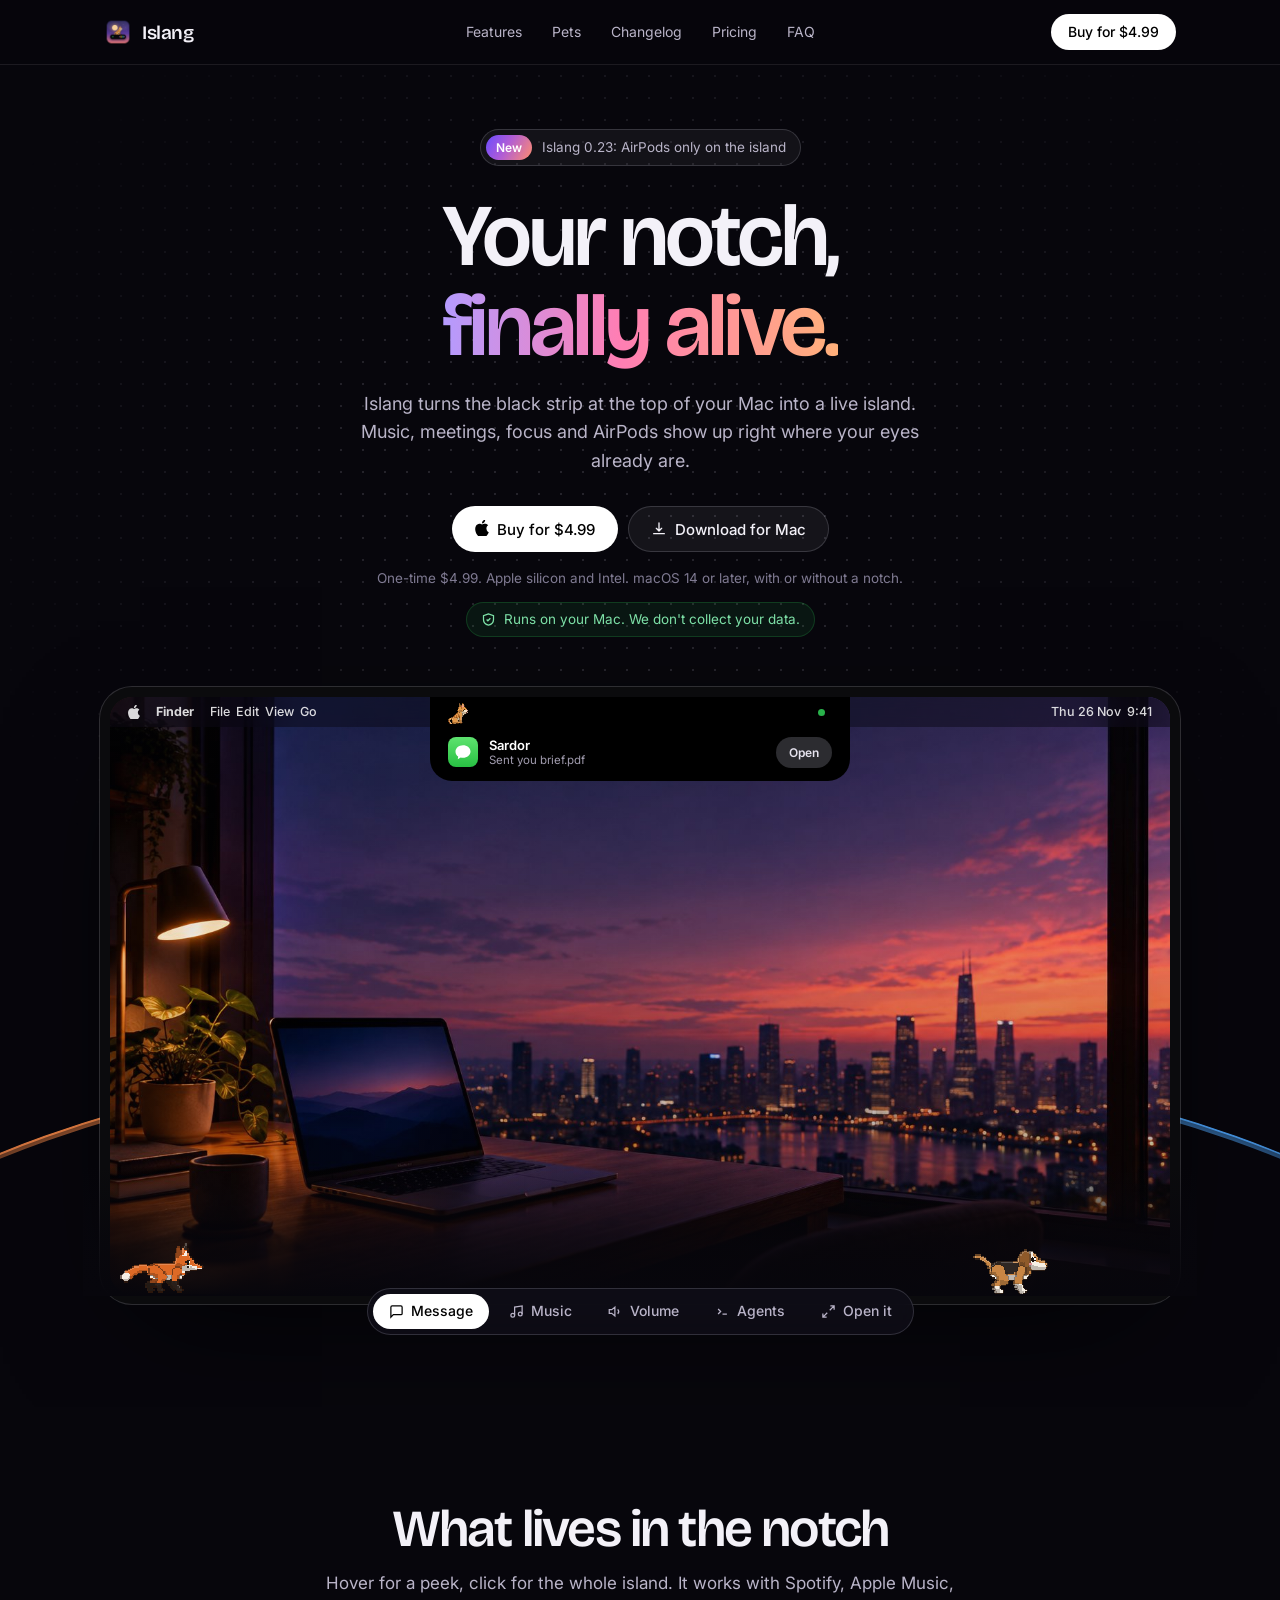
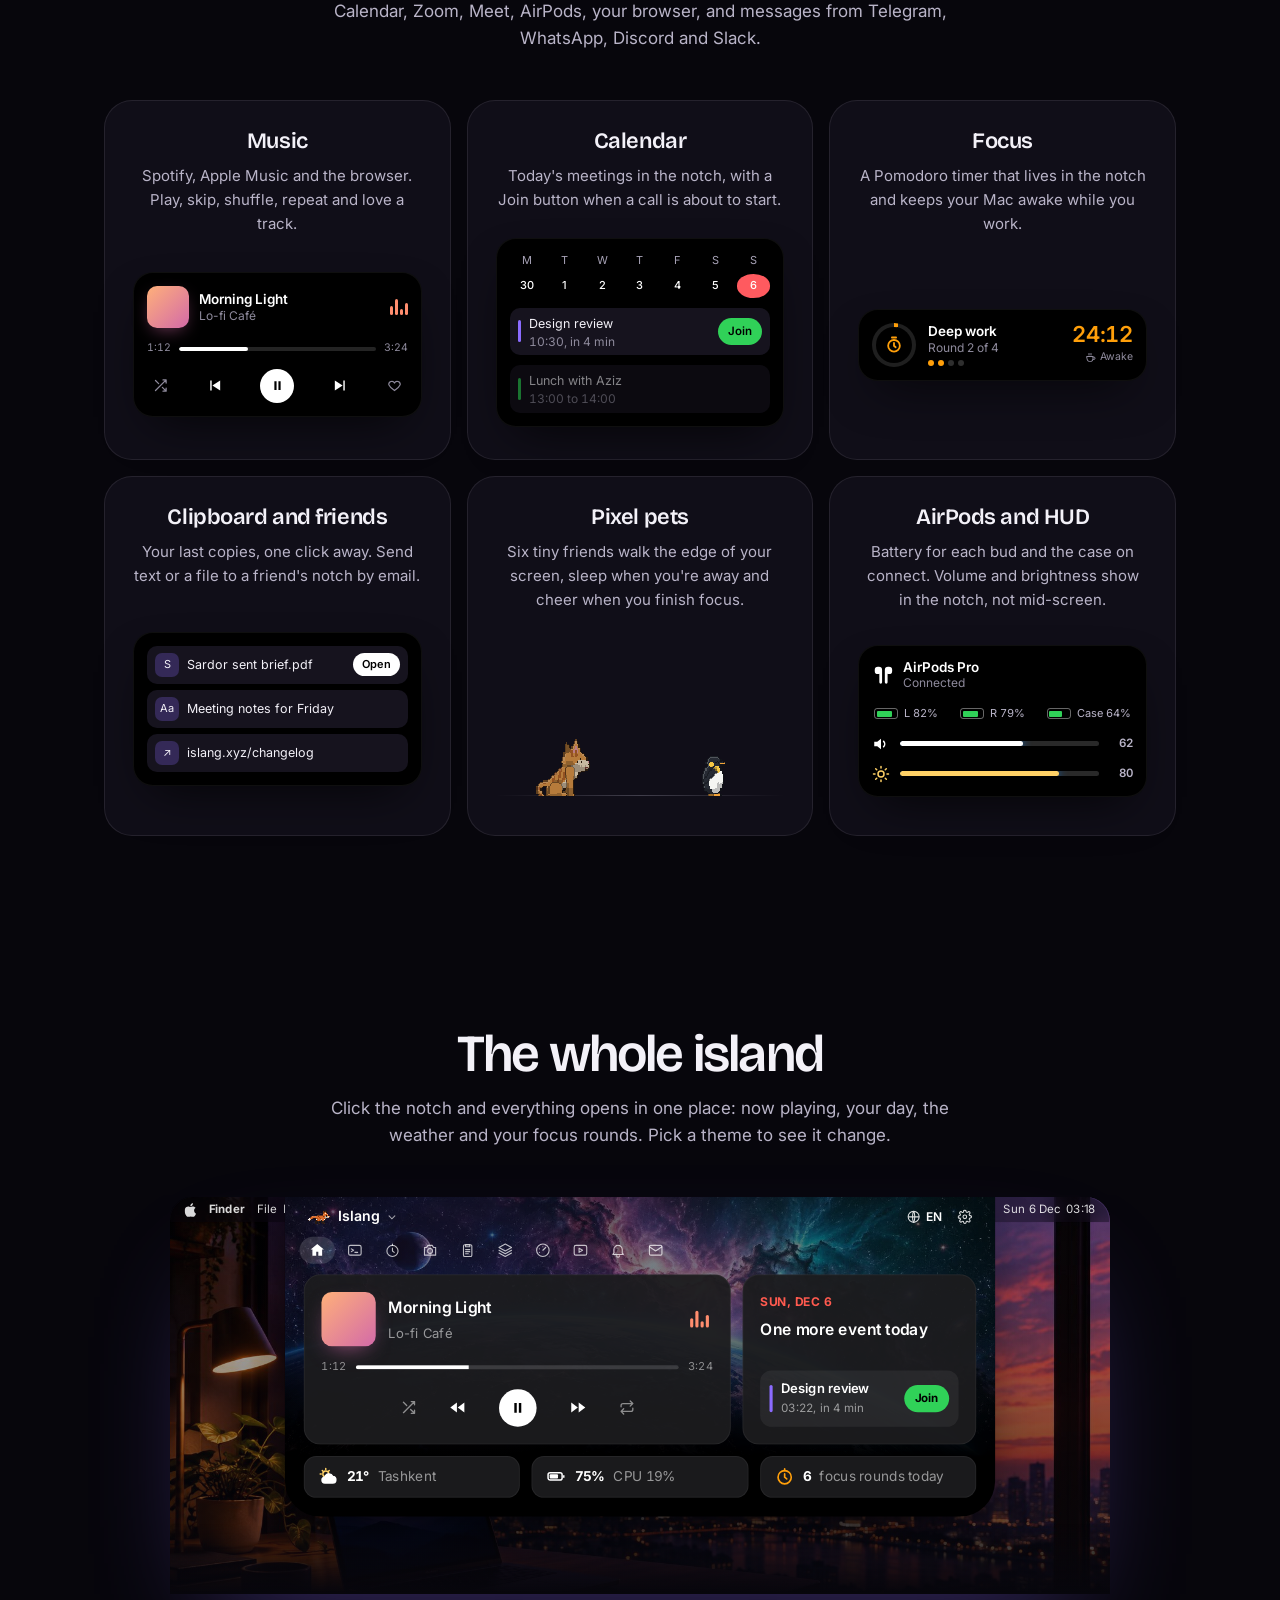
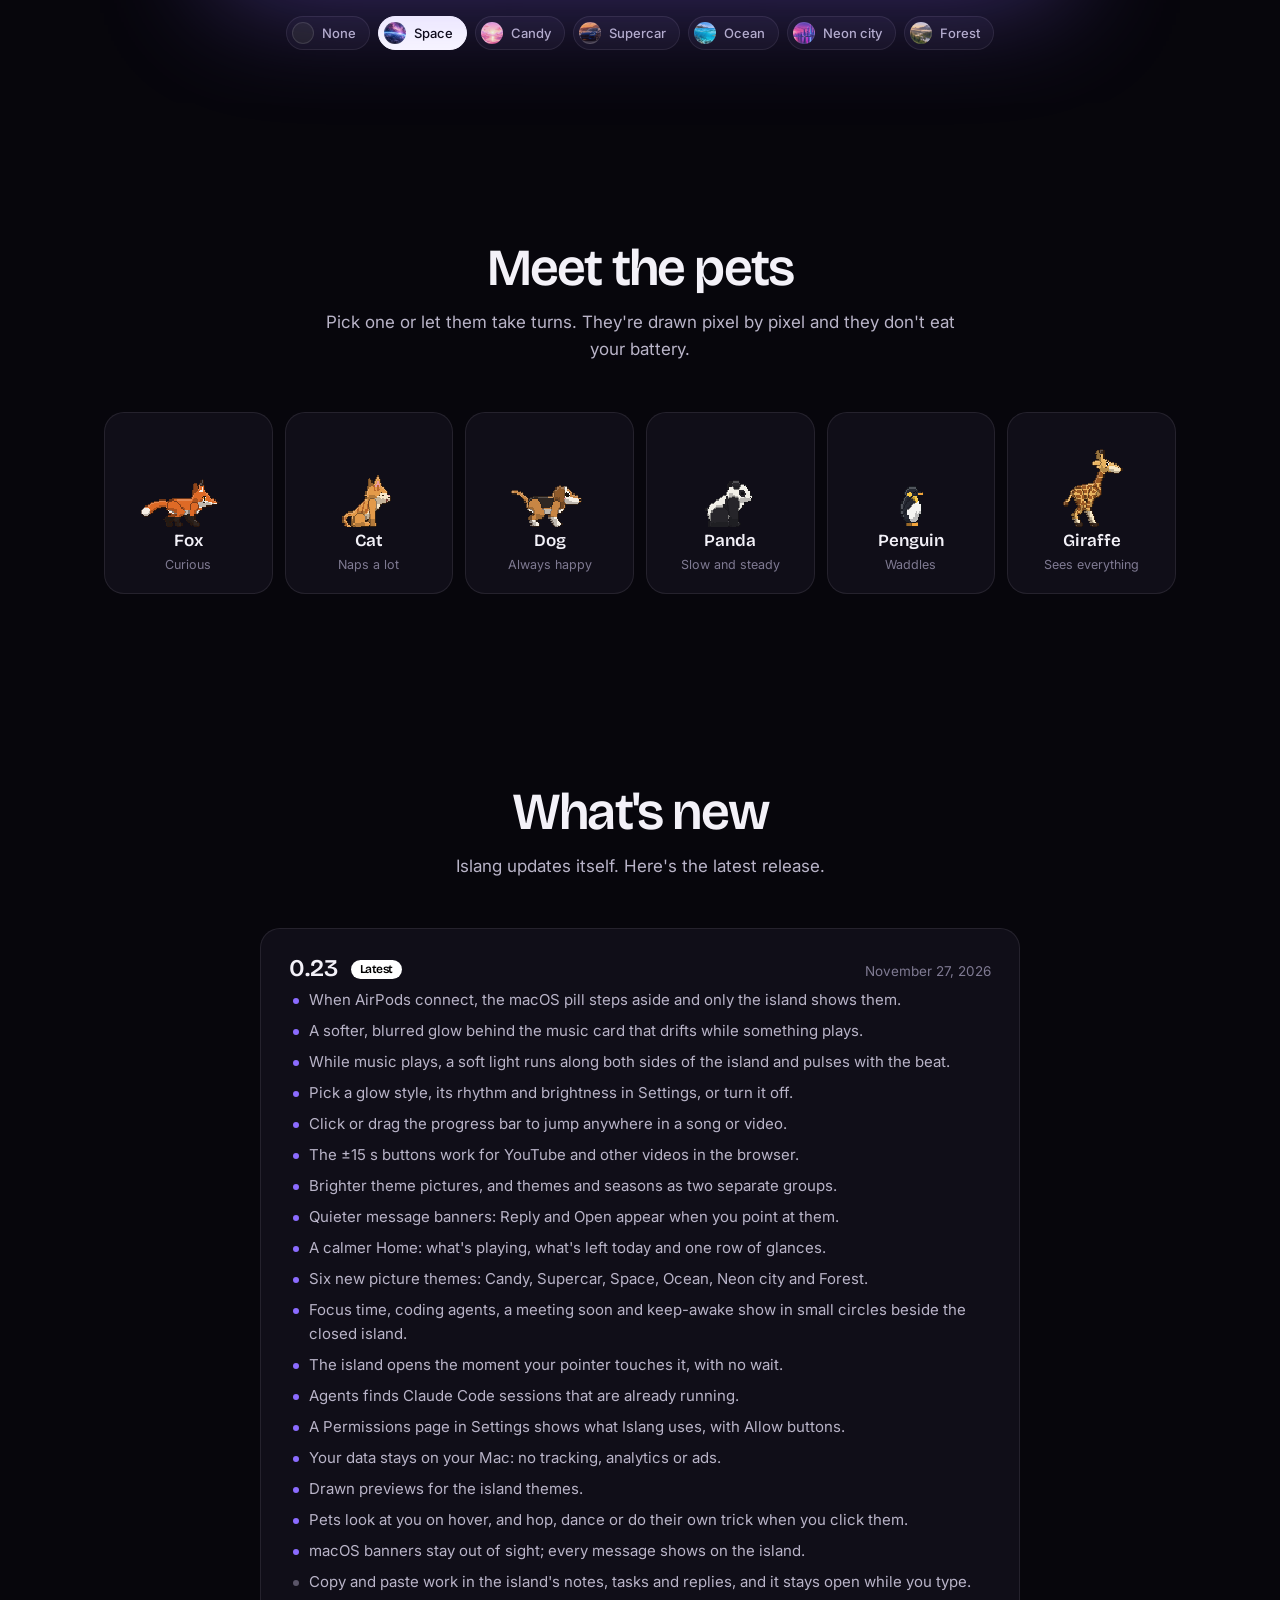
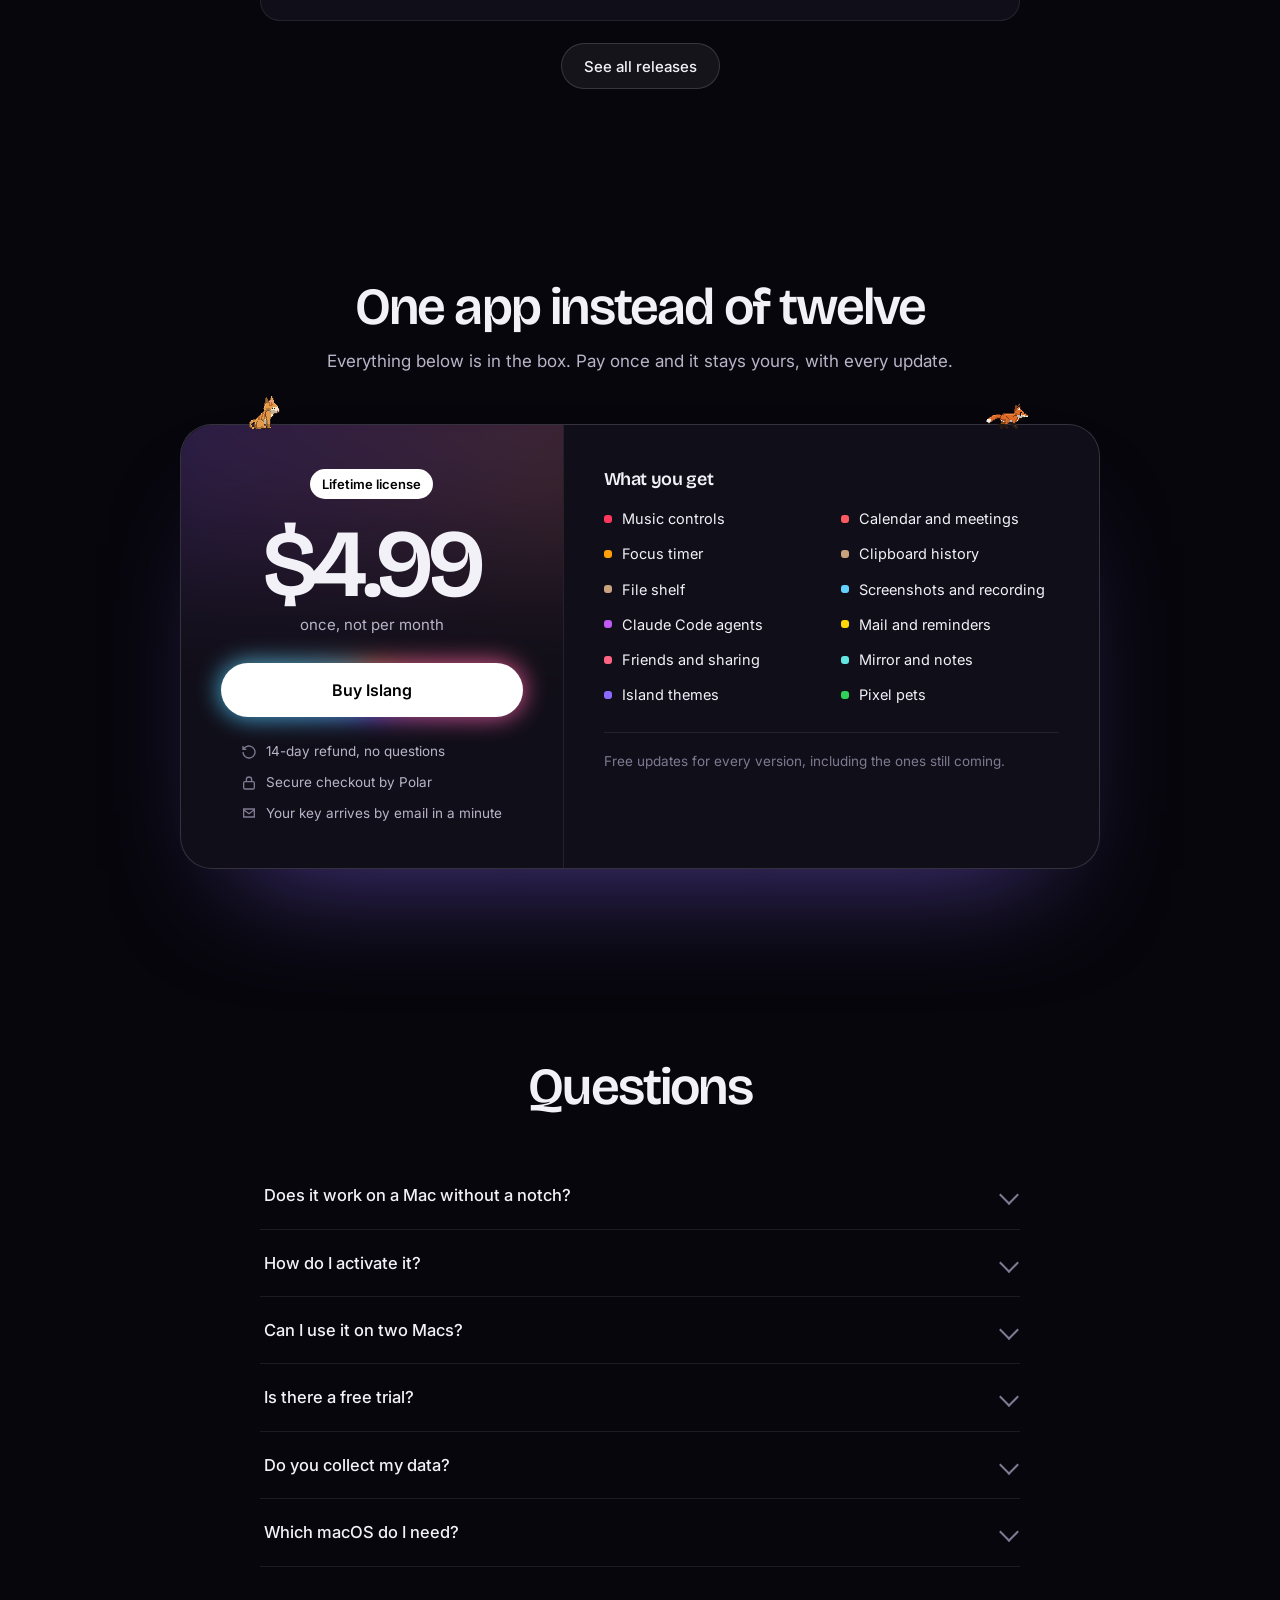
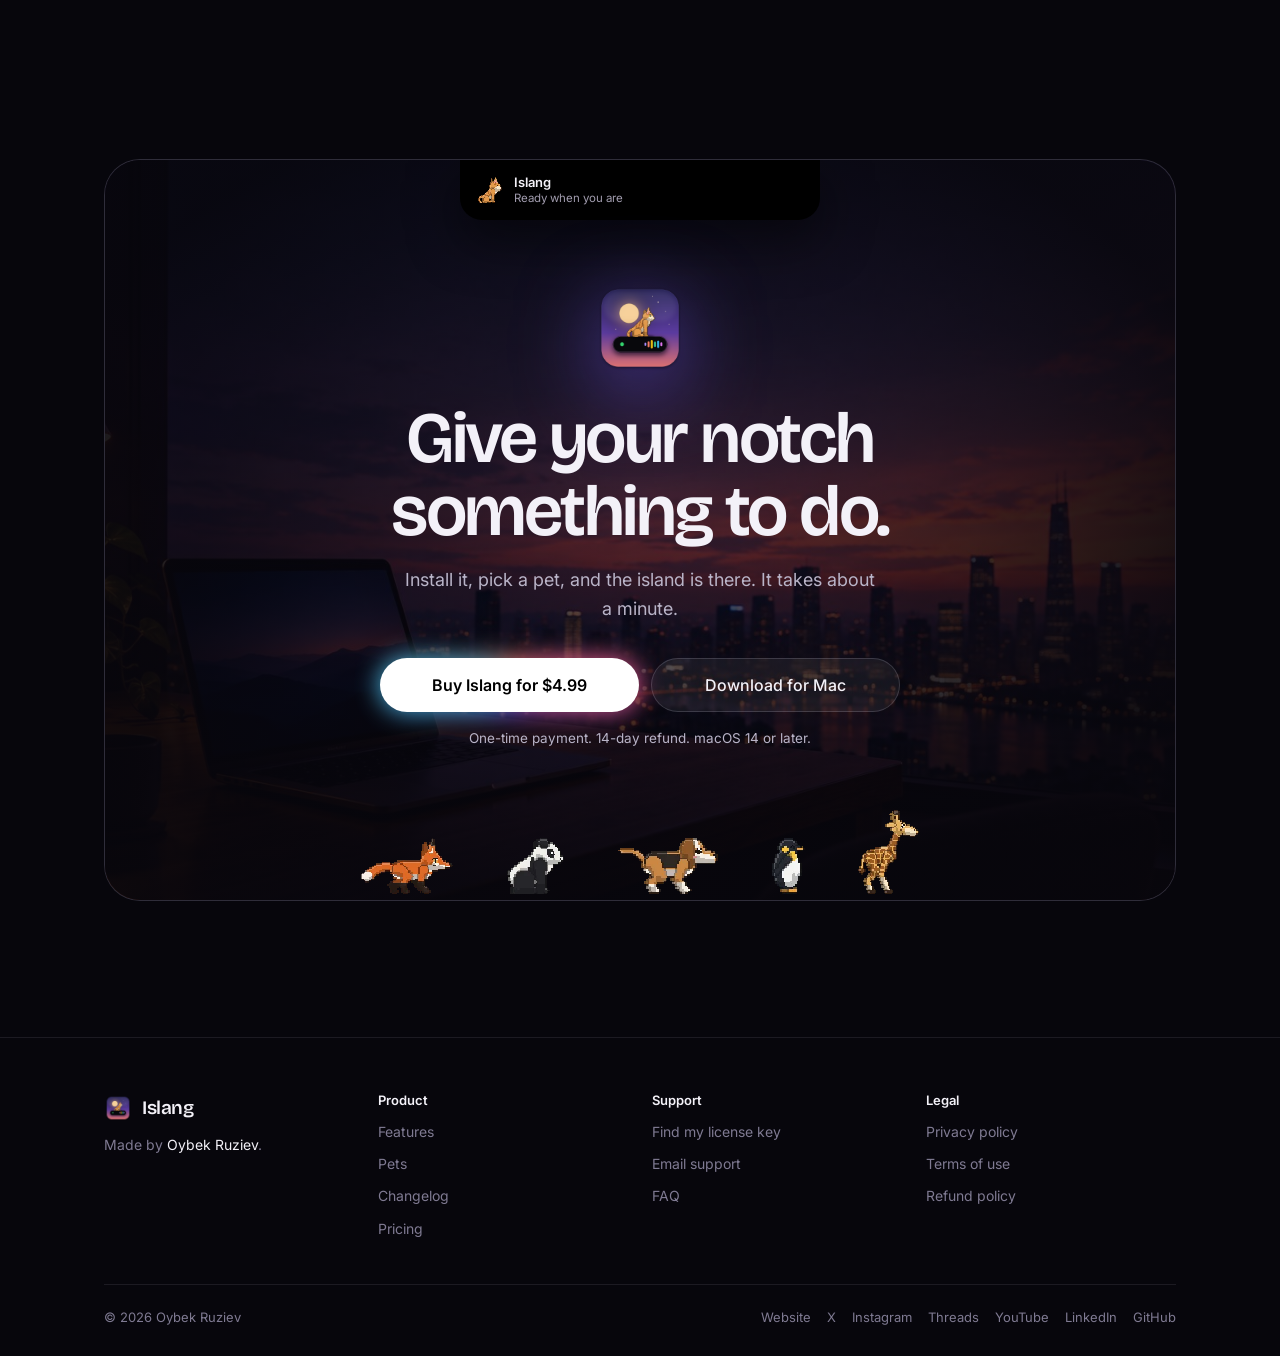
==== commit 05b243db: "Islang 0.23 Co-Authored-By: Claude Opus 5.5 <noreply@anthropic.com> Claude-Session: https://claude.a" ====
--- a/index.html
+++ b/index.html
@@ -29,7 +29,7 @@
 <link href="https://fonts.googleapis.com/css2?family=Bricolage+Grotesque:opsz,wght@12..96,500;12..96,600&family=Inter:wght@400;500;600&display=swap" rel="stylesheet">
 <link rel="stylesheet" href="/assets/site.css?v=1795720000">
 <script type="application/ld+json">
-{"@context":"https://schema.org","@type":"SoftwareApplication","name":"Islang","operatingSystem":"macOS 14 or later","applicationCategory":"UtilitiesApplication","description":"A live island for the MacBook notch with music controls, calendar, focus timer, AirPods battery, a shared clipboard and pixel pets.","url":"https://islang.xyz/","image":"https://islang.xyz/img/og.jpg","softwareVersion":"0.22","author":{"@type":"Person","name":"Oybek Ruziev","url":"https://aidancreates.space","sameAs":["https://x.com/aidan_creates","https://instagram.com/ruziev_oybek_","https://threads.com/@ruziev_oybek_","https://youtube.com/@aidancreatesspace","https://linkedin.com/in/oybekruziev","https://github.com/oybekruziev"]},"offers":{"@type":"Offer","price":"4.99","priceCurrency":"USD","url":"https://buy.polar.sh/polar_cl_jzejOnnoJKnUOzVvu8drq5IjTSCk9HWBKVAUm0XifPE"}}
+{"@context":"https://schema.org","@type":"SoftwareApplication","name":"Islang","operatingSystem":"macOS 14 or later","applicationCategory":"UtilitiesApplication","description":"A live island for the MacBook notch with music controls, calendar, focus timer, AirPods battery, a shared clipboard and pixel pets.","url":"https://islang.xyz/","image":"https://islang.xyz/img/og.jpg","softwareVersion":"0.23","author":{"@type":"Person","name":"Oybek Ruziev","url":"https://aidancreates.space","sameAs":["https://x.com/aidan_creates","https://instagram.com/ruziev_oybek_","https://threads.com/@ruziev_oybek_","https://youtube.com/@aidancreatesspace","https://linkedin.com/in/oybekruziev","https://github.com/oybekruziev"]},"offers":{"@type":"Offer","price":"4.99","priceCurrency":"USD","url":"https://buy.polar.sh/polar_cl_jzejOnnoJKnUOzVvu8drq5IjTSCk9HWBKVAUm0XifPE"}}
 </script>
 </head>
 <body>
@@ -51,12 +51,12 @@
 <main id="main">
 <section class="hero">
   <div class="wrap">
-    <a class="news" href="/changelog/#v0.22"><span>New</span>Islang 0.22: the island glows with your music</a>
+    <a class="news" href="/changelog/#v0.23"><span>New</span>Islang 0.23: AirPods only on the island</a>
     <h1>Your notch,<br><em>finally alive.</em></h1>
     <p class="lead">Islang turns the black strip at the top of your Mac into a live island. Music, meetings, focus and AirPods show up right where your eyes already are.</p>
     <div class="row">
       <a class="btn primary" href="https://buy.polar.sh/polar_cl_jzejOnnoJKnUOzVvu8drq5IjTSCk9HWBKVAUm0XifPE"><svg class="apl" viewBox="0 0 17 20" fill="currentColor" aria-hidden="true"><path d="M14 10.6c0-2.6 2.1-3.8 2.2-3.9-1.2-1.8-3.1-2-3.7-2-1.6-.2-3.1.9-3.9.9-.8 0-2-.9-3.4-.9C3.5 4.8 1.8 5.8.9 7.4c-1.9 3.3-.5 8.1 1.3 10.8.9 1.3 1.9 2.7 3.3 2.7 1.3-.1 1.8-.9 3.4-.9s2 .9 3.4.8c1.4 0 2.3-1.3 3.2-2.6 1-1.5 1.4-2.9 1.4-3-.1 0-2.8-1.1-2.9-4.6zM11.4 2.9c.7-.9 1.2-2.1 1.1-3.3-1 0-2.3.7-3 1.6-.7.8-1.2 2-1.1 3.2 1.1.1 2.3-.6 3-1.5z"/></svg>Buy for $4.99</a>
-      <a class="btn ghost" data-dl href="https://github.com/oybekruziev/islang-releases/releases/download/v0.22/Islang-0.22.dmg">
+      <a class="btn ghost" data-dl href="https://github.com/oybekruziev/islang-releases/releases/download/v0.23/Islang-0.23.dmg">
         <svg viewBox="0 0 24 24" fill="none" stroke="currentColor" stroke-width="2" stroke-linecap="round" stroke-linejoin="round" aria-hidden="true"><path d="M12 3v12m0 0-4-4m4 4 4-4M4 19h16"/></svg>Download for Mac</a>
     </div>
     <p class="fine">One-time $4.99. Apple silicon and Intel. macOS 14 or later, with or without a notch.</p>
@@ -289,8 +289,9 @@
     </div>
     <div class="log">
       <article class="ver">
-        <header><h3>0.22 <span class="tag">Latest</span></h3><time datetime="2026-11-27">November 27, 2026</time></header>
+        <header><h3>0.23 <span class="tag">Latest</span></h3><time datetime="2026-11-27">November 27, 2026</time></header>
         <ul>
+          <li>When AirPods connect, the macOS pill steps aside and only the island shows them.</li>
           <li>A softer, blurred glow behind the music card that drifts while something plays.</li>
           <li>While music plays, a soft light runs along both sides of the island and pulses with the beat.</li>
           <li>Pick a glow style, its rhythm and brightness in Settings, or turn it off.</li>
@@ -370,7 +371,7 @@
       <p class="lead">Install it, pick a pet, and the island is there. It takes about a minute.</p>
       <div class="fin-cta">
         <div class="buywrap"><a class="btn primary buy" href="https://buy.polar.sh/polar_cl_jzejOnnoJKnUOzVvu8drq5IjTSCk9HWBKVAUm0XifPE">Buy Islang for $4.99</a></div>
-        <a class="btn ghost big" data-dl href="https://github.com/oybekruziev/islang-releases/releases/download/v0.22/Islang-0.22.dmg">Download for Mac</a>
+        <a class="btn ghost big" data-dl href="https://github.com/oybekruziev/islang-releases/releases/download/v0.23/Islang-0.23.dmg">Download for Mac</a>
       </div>
       <p class="fin-fine">One-time payment. 14-day refund. macOS 14 or later.</p>
       <div class="fin-pets" aria-hidden="true">
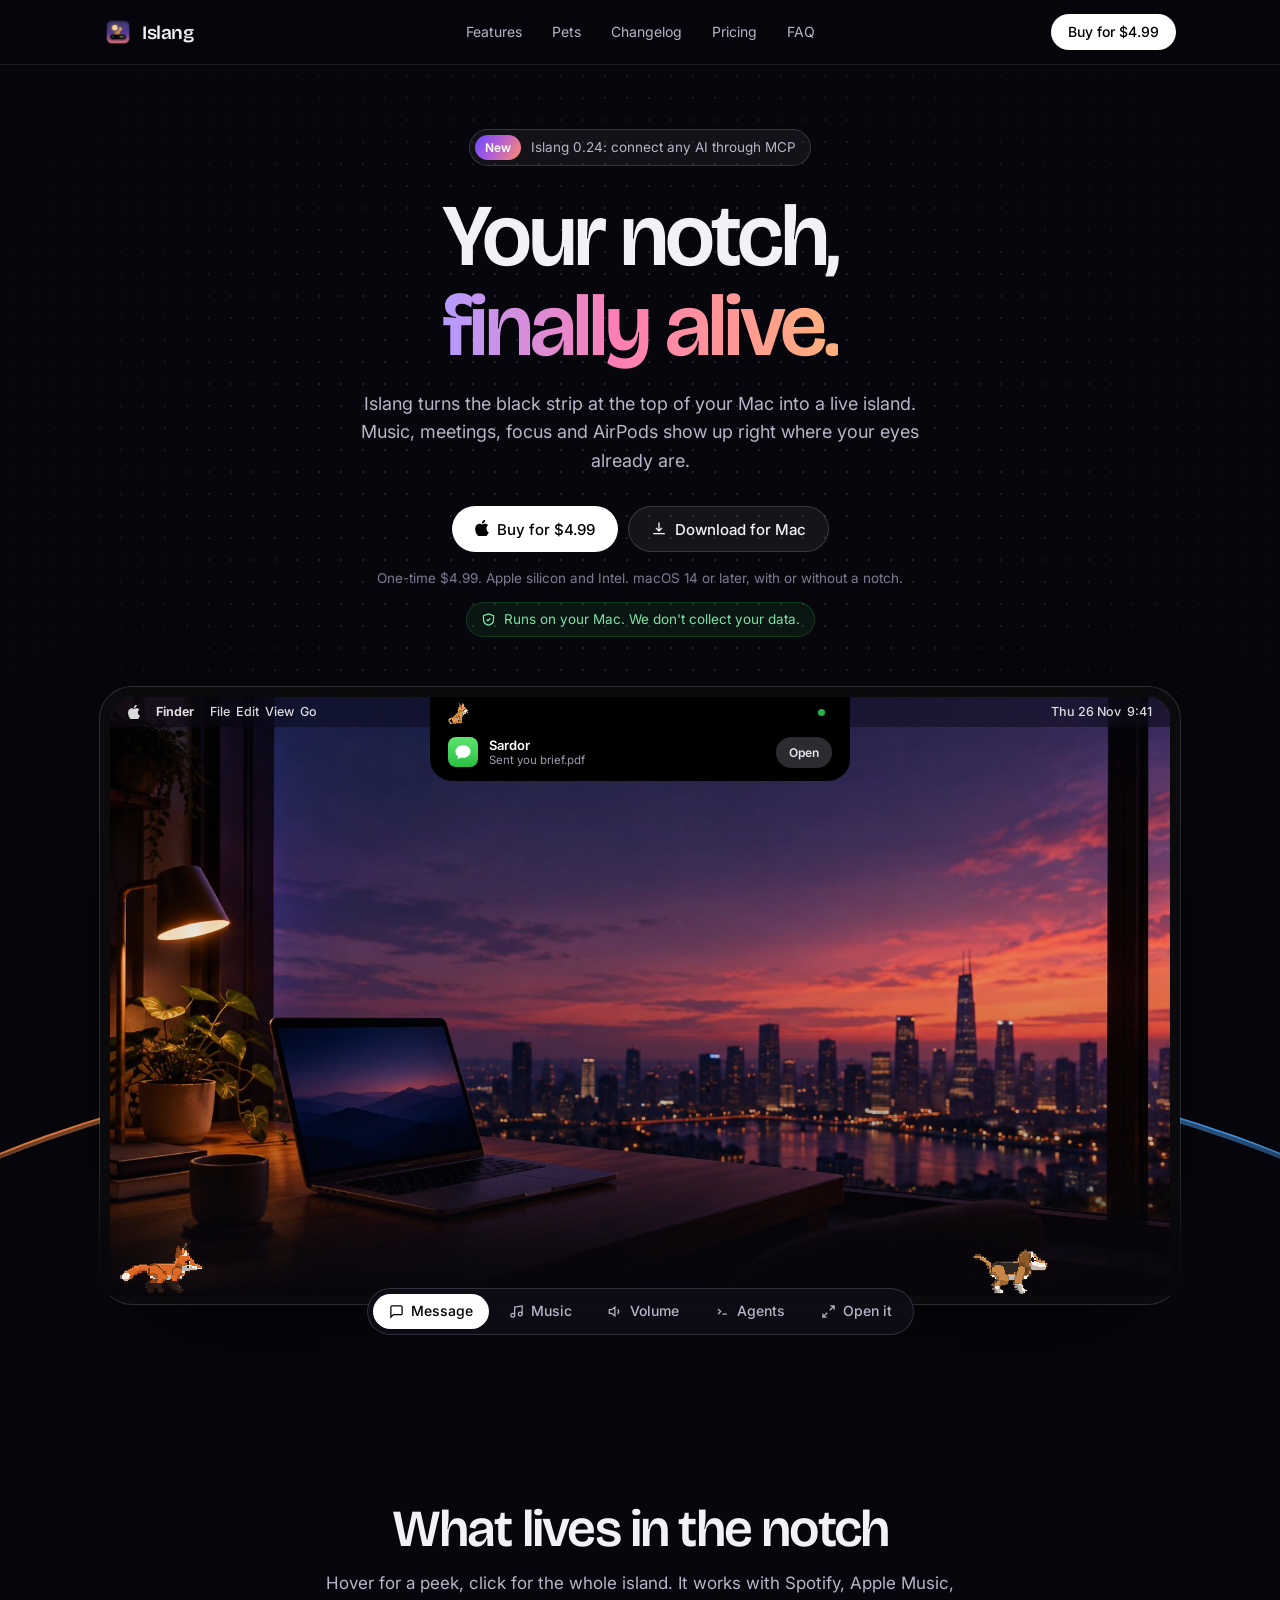
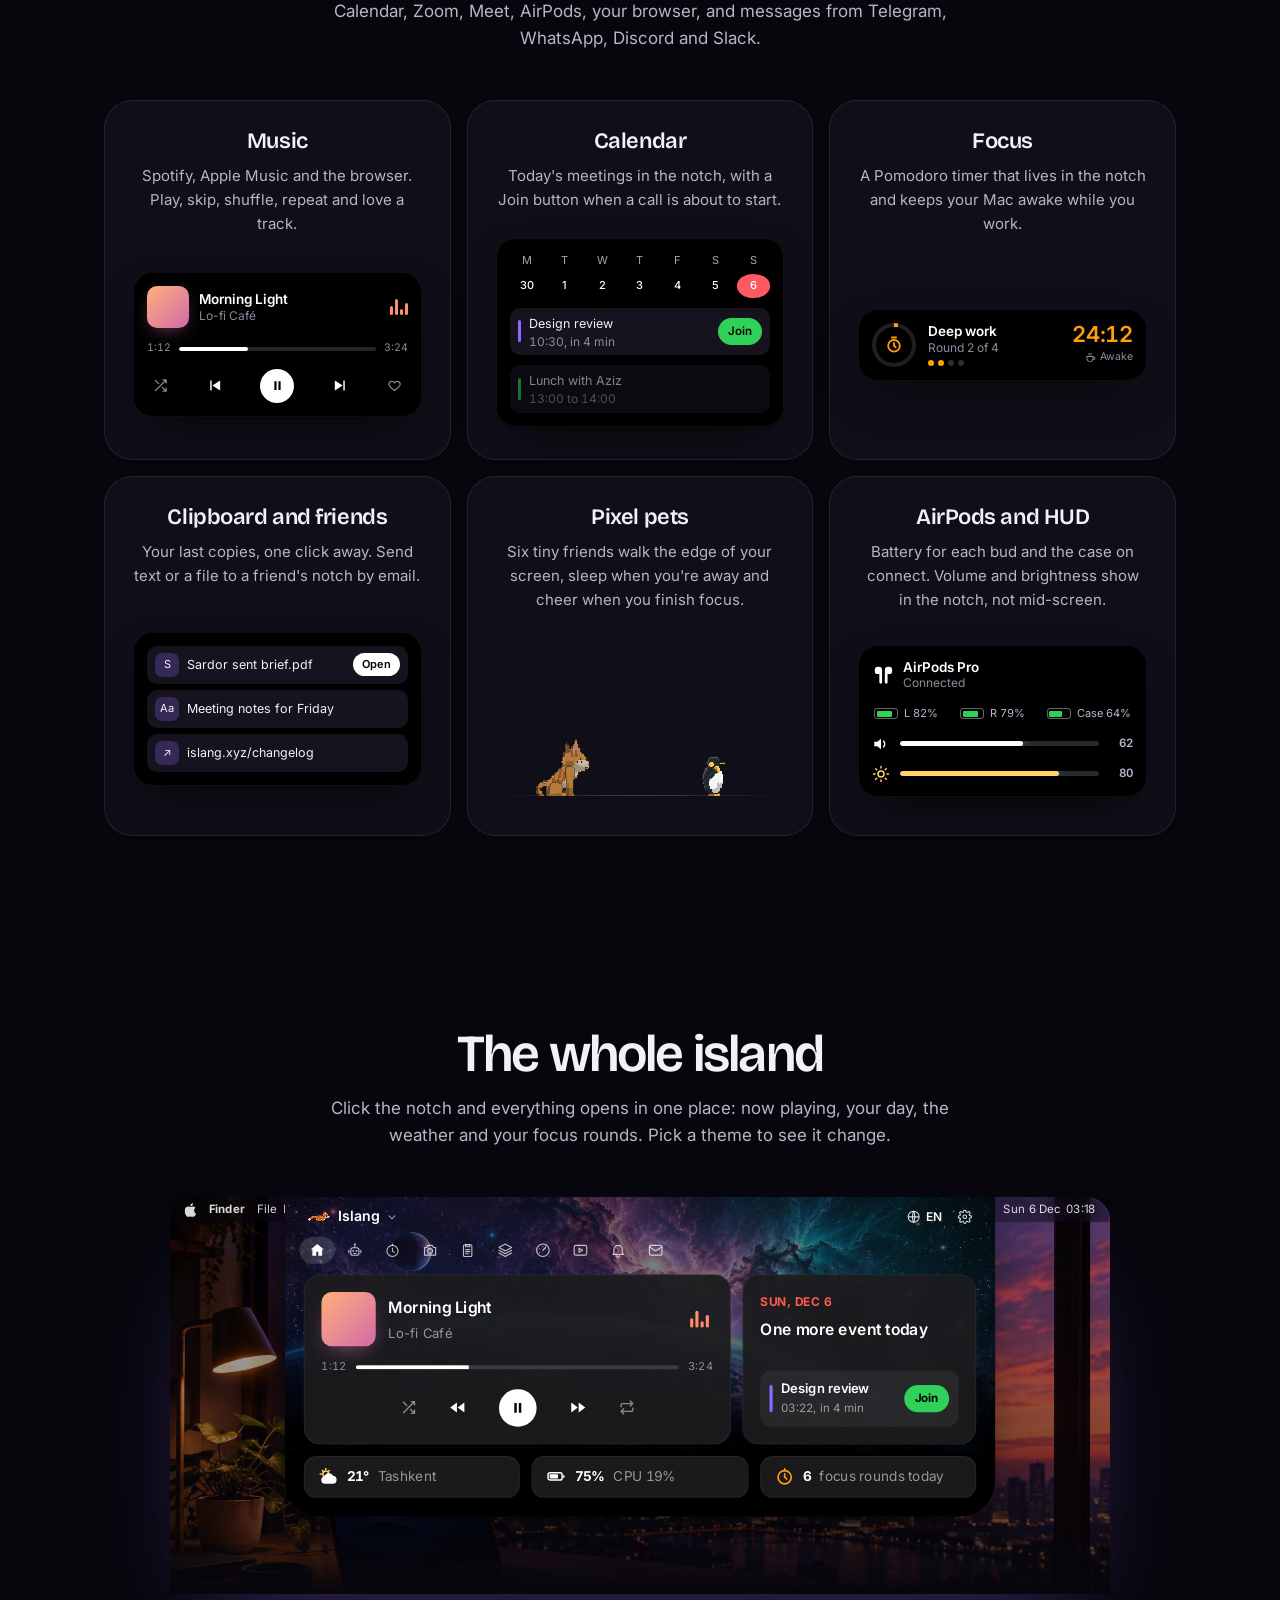
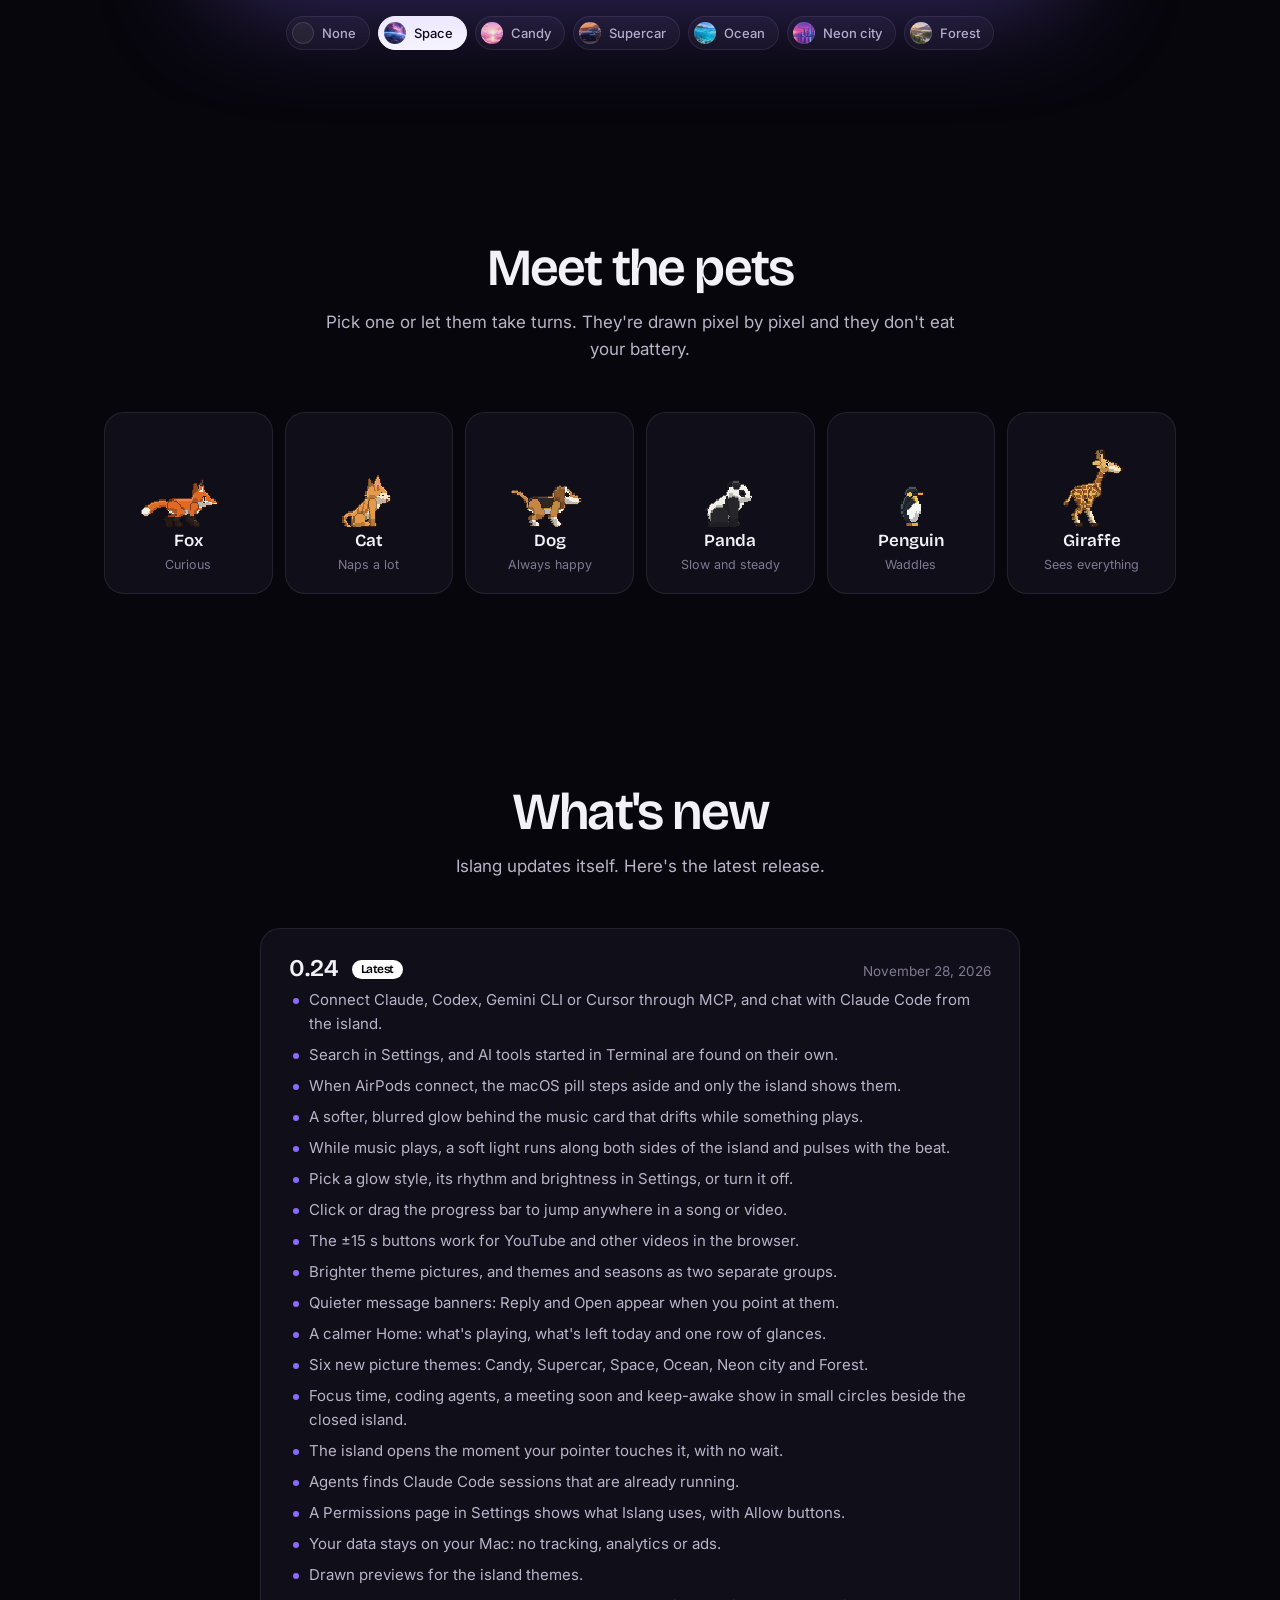
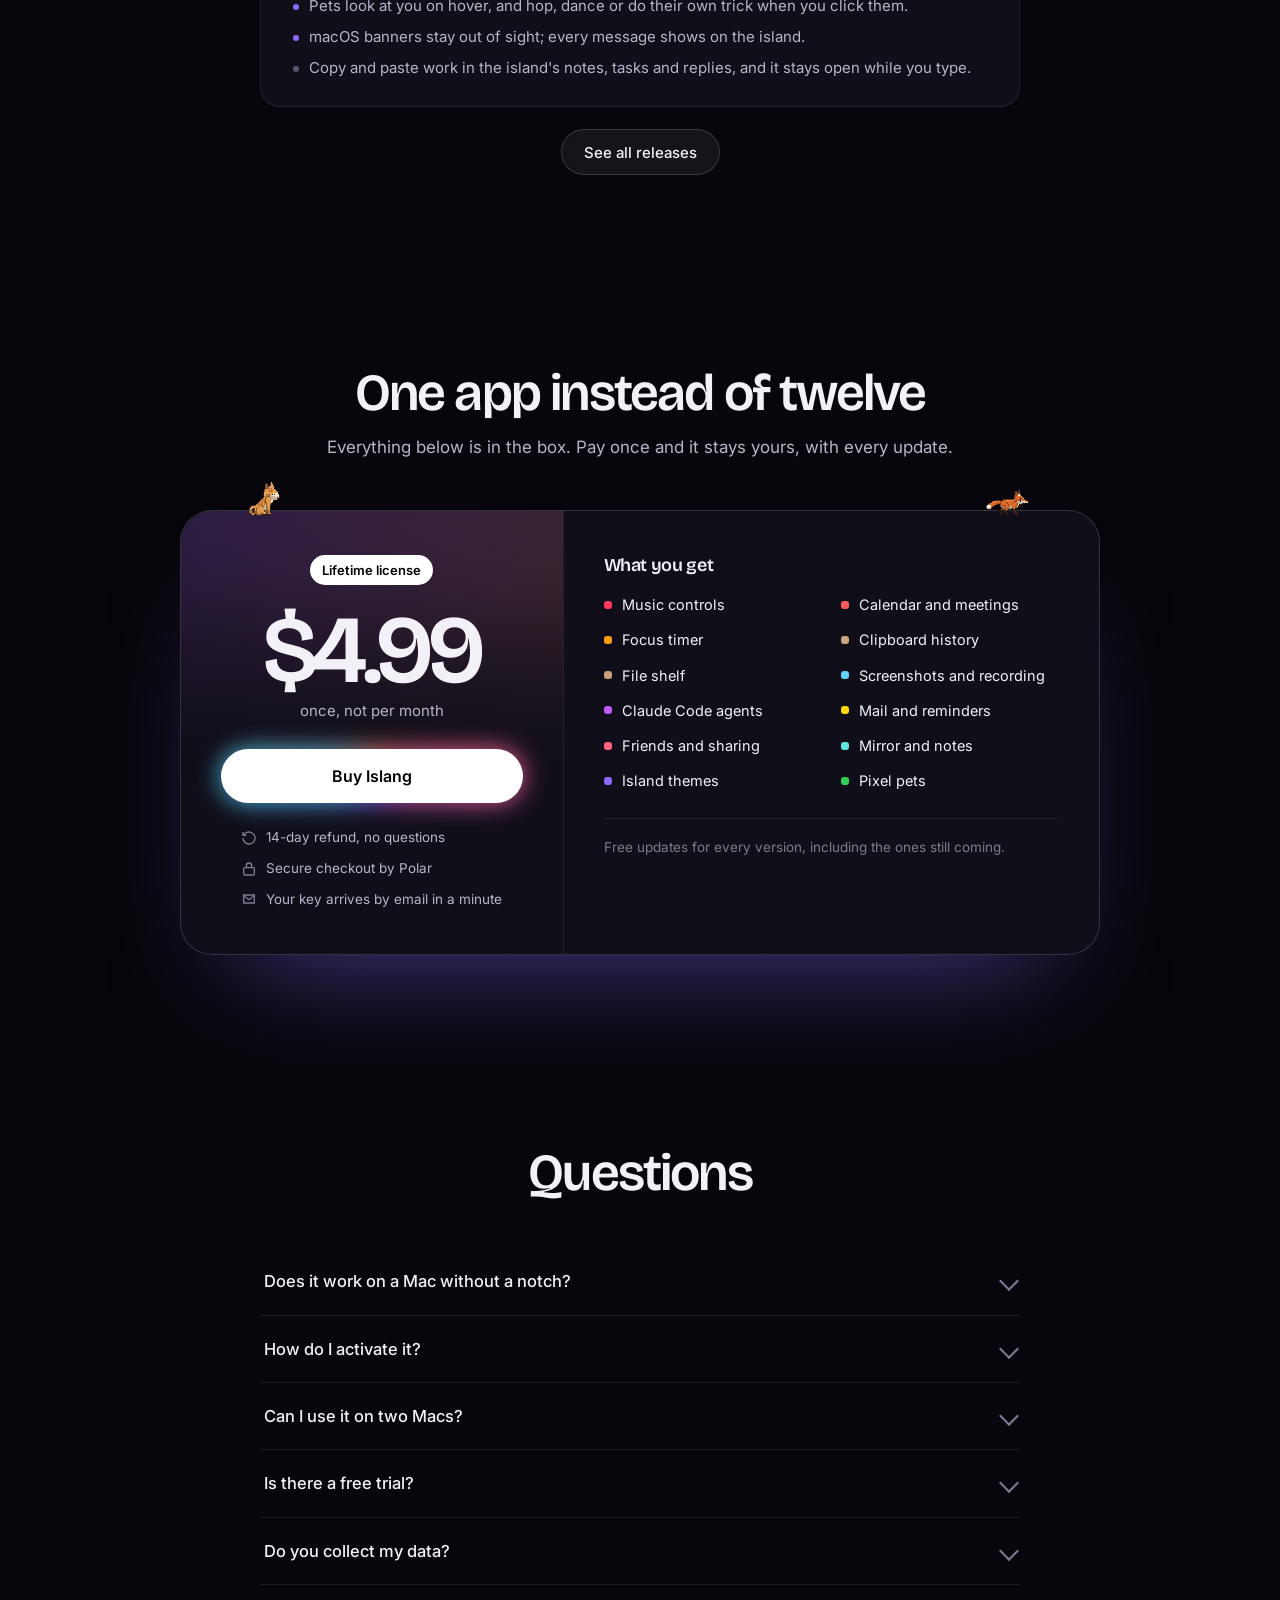
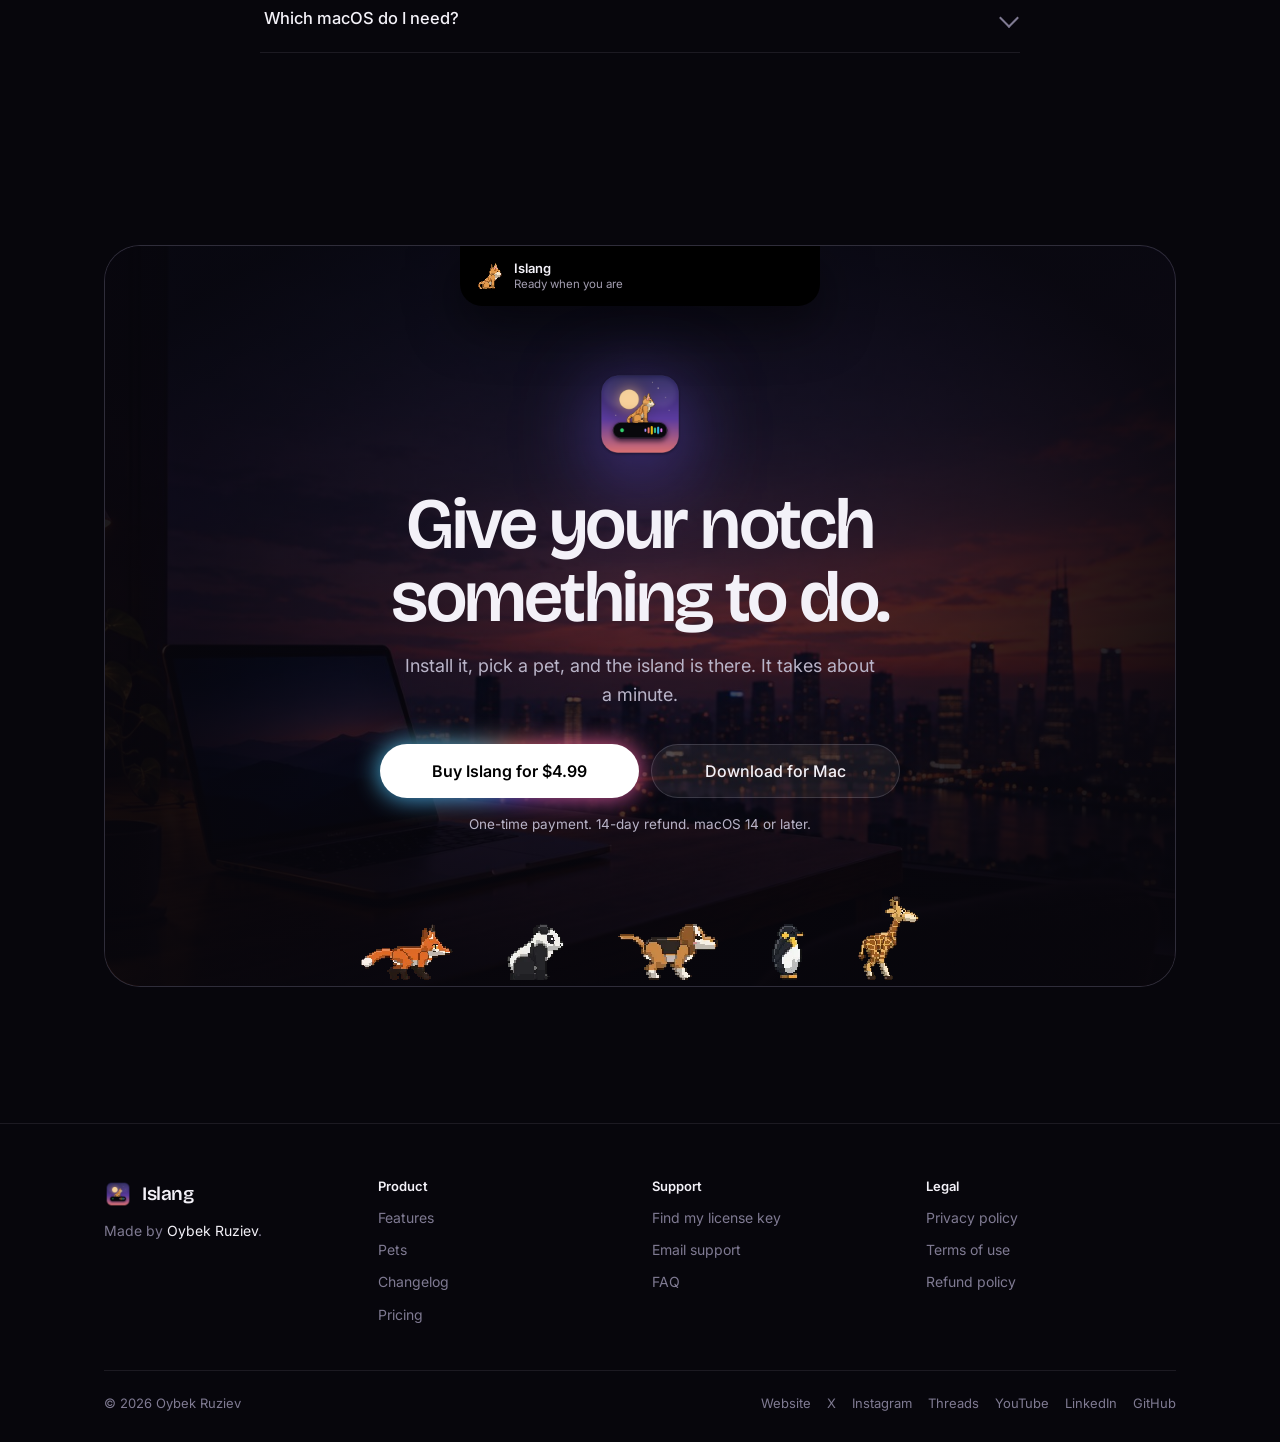
==== commit 6a098adc: "Islang 0.24 Co-Authored-By: Claude Opus 5.5 <noreply@anthropic.com> Claude-Session: https://claude.a" ====
--- a/index.html
+++ b/index.html
@@ -29,7 +29,7 @@
 <link href="https://fonts.googleapis.com/css2?family=Bricolage+Grotesque:opsz,wght@12..96,500;12..96,600&family=Inter:wght@400;500;600&display=swap" rel="stylesheet">
 <link rel="stylesheet" href="/assets/site.css?v=1795720000">
 <script type="application/ld+json">
-{"@context":"https://schema.org","@type":"SoftwareApplication","name":"Islang","operatingSystem":"macOS 14 or later","applicationCategory":"UtilitiesApplication","description":"A live island for the MacBook notch with music controls, calendar, focus timer, AirPods battery, a shared clipboard and pixel pets.","url":"https://islang.xyz/","image":"https://islang.xyz/img/og.jpg","softwareVersion":"0.23","author":{"@type":"Person","name":"Oybek Ruziev","url":"https://aidancreates.space","sameAs":["https://x.com/aidan_creates","https://instagram.com/ruziev_oybek_","https://threads.com/@ruziev_oybek_","https://youtube.com/@aidancreatesspace","https://linkedin.com/in/oybekruziev","https://github.com/oybekruziev"]},"offers":{"@type":"Offer","price":"4.99","priceCurrency":"USD","url":"https://buy.polar.sh/polar_cl_jzejOnnoJKnUOzVvu8drq5IjTSCk9HWBKVAUm0XifPE"}}
+{"@context":"https://schema.org","@type":"SoftwareApplication","name":"Islang","operatingSystem":"macOS 14 or later","applicationCategory":"UtilitiesApplication","description":"A live island for the MacBook notch with music controls, calendar, focus timer, AirPods battery, a shared clipboard and pixel pets.","url":"https://islang.xyz/","image":"https://islang.xyz/img/og.jpg","softwareVersion":"0.24","author":{"@type":"Person","name":"Oybek Ruziev","url":"https://aidancreates.space","sameAs":["https://x.com/aidan_creates","https://instagram.com/ruziev_oybek_","https://threads.com/@ruziev_oybek_","https://youtube.com/@aidancreatesspace","https://linkedin.com/in/oybekruziev","https://github.com/oybekruziev"]},"offers":{"@type":"Offer","price":"4.99","priceCurrency":"USD","url":"https://buy.polar.sh/polar_cl_jzejOnnoJKnUOzVvu8drq5IjTSCk9HWBKVAUm0XifPE"}}
 </script>
 </head>
 <body>
@@ -51,12 +51,12 @@
 <main id="main">
 <section class="hero">
   <div class="wrap">
-    <a class="news" href="/changelog/#v0.23"><span>New</span>Islang 0.23: AirPods only on the island</a>
+    <a class="news" href="/changelog/#v0.24"><span>New</span>Islang 0.24: connect any AI through MCP</a>
     <h1>Your notch,<br><em>finally alive.</em></h1>
     <p class="lead">Islang turns the black strip at the top of your Mac into a live island. Music, meetings, focus and AirPods show up right where your eyes already are.</p>
     <div class="row">
       <a class="btn primary" href="https://buy.polar.sh/polar_cl_jzejOnnoJKnUOzVvu8drq5IjTSCk9HWBKVAUm0XifPE"><svg class="apl" viewBox="0 0 17 20" fill="currentColor" aria-hidden="true"><path d="M14 10.6c0-2.6 2.1-3.8 2.2-3.9-1.2-1.8-3.1-2-3.7-2-1.6-.2-3.1.9-3.9.9-.8 0-2-.9-3.4-.9C3.5 4.8 1.8 5.8.9 7.4c-1.9 3.3-.5 8.1 1.3 10.8.9 1.3 1.9 2.7 3.3 2.7 1.3-.1 1.8-.9 3.4-.9s2 .9 3.4.8c1.4 0 2.3-1.3 3.2-2.6 1-1.5 1.4-2.9 1.4-3-.1 0-2.8-1.1-2.9-4.6zM11.4 2.9c.7-.9 1.2-2.1 1.1-3.3-1 0-2.3.7-3 1.6-.7.8-1.2 2-1.1 3.2 1.1.1 2.3-.6 3-1.5z"/></svg>Buy for $4.99</a>
-      <a class="btn ghost" data-dl href="https://github.com/oybekruziev/islang-releases/releases/download/v0.23/Islang-0.23.dmg">
+      <a class="btn ghost" data-dl href="https://github.com/oybekruziev/islang-releases/releases/download/v0.24/Islang-0.24.dmg">
         <svg viewBox="0 0 24 24" fill="none" stroke="currentColor" stroke-width="2" stroke-linecap="round" stroke-linejoin="round" aria-hidden="true"><path d="M12 3v12m0 0-4-4m4 4 4-4M4 19h16"/></svg>Download for Mac</a>
     </div>
     <p class="fine">One-time $4.99. Apple silicon and Intel. macOS 14 or later, with or without a notch.</p>
@@ -214,7 +214,7 @@
           </div>
           <div class="ix-nav" aria-hidden="true">
             <i class="on"><svg viewBox="0 0 24 24" fill="currentColor"><path d="M12 3 2.5 11h2.5v9h5.5v-6h3v6H19v-9h2.5z"/></svg></i>
-            <i><svg viewBox="0 0 24 24"><rect x="3" y="5" width="18" height="14" rx="2.5"/><path d="m7 10 3 2-3 2M12 15h4"/></svg></i>
+            <i><svg viewBox="0 0 24 24"><path d="M12 7.2V4.6"/><circle cx="12" cy="3.2" r="1.3" fill="currentColor" stroke="none"/><rect x="6.2" y="8.4" width="11.6" height="10.8" rx="3"/><circle cx="9.6" cy="12.9" r="1.3" fill="currentColor" stroke="none"/><circle cx="14.4" cy="12.9" r="1.3" fill="currentColor" stroke="none"/><path d="M10.4 16.6h3.2M3.4 12v3.6M20.6 12v3.6"/></svg></i>
             <i><svg viewBox="0 0 24 24"><circle cx="12" cy="13" r="8"/><path d="M12 9v4l2.5 2M12 5V3"/></svg></i>
             <i><svg viewBox="0 0 24 24"><path d="M4 8h3l2-3h6l2 3h3v11H4z"/><circle cx="12" cy="13" r="3.5"/></svg></i>
             <i><svg viewBox="0 0 24 24"><rect x="6" y="4" width="12" height="17" rx="2"/><path d="M9 4h6v3H9zM9 11h6M9 14h6M9 17h4"/></svg></i>
@@ -289,8 +289,10 @@
     </div>
     <div class="log">
       <article class="ver">
-        <header><h3>0.23 <span class="tag">Latest</span></h3><time datetime="2026-11-27">November 27, 2026</time></header>
+        <header><h3>0.24 <span class="tag">Latest</span></h3><time datetime="2026-11-28">November 28, 2026</time></header>
         <ul>
+          <li>Connect Claude, Codex, Gemini CLI or Cursor through MCP, and chat with Claude Code from the island.</li>
+          <li>Search in Settings, and AI tools started in Terminal are found on their own.</li>
           <li>When AirPods connect, the macOS pill steps aside and only the island shows them.</li>
           <li>A softer, blurred glow behind the music card that drifts while something plays.</li>
           <li>While music plays, a soft light runs along both sides of the island and pulses with the beat.</li>
@@ -371,7 +373,7 @@
       <p class="lead">Install it, pick a pet, and the island is there. It takes about a minute.</p>
       <div class="fin-cta">
         <div class="buywrap"><a class="btn primary buy" href="https://buy.polar.sh/polar_cl_jzejOnnoJKnUOzVvu8drq5IjTSCk9HWBKVAUm0XifPE">Buy Islang for $4.99</a></div>
-        <a class="btn ghost big" data-dl href="https://github.com/oybekruziev/islang-releases/releases/download/v0.23/Islang-0.23.dmg">Download for Mac</a>
+        <a class="btn ghost big" data-dl href="https://github.com/oybekruziev/islang-releases/releases/download/v0.24/Islang-0.24.dmg">Download for Mac</a>
       </div>
       <p class="fin-fine">One-time payment. 14-day refund. macOS 14 or later.</p>
       <div class="fin-pets" aria-hidden="true">
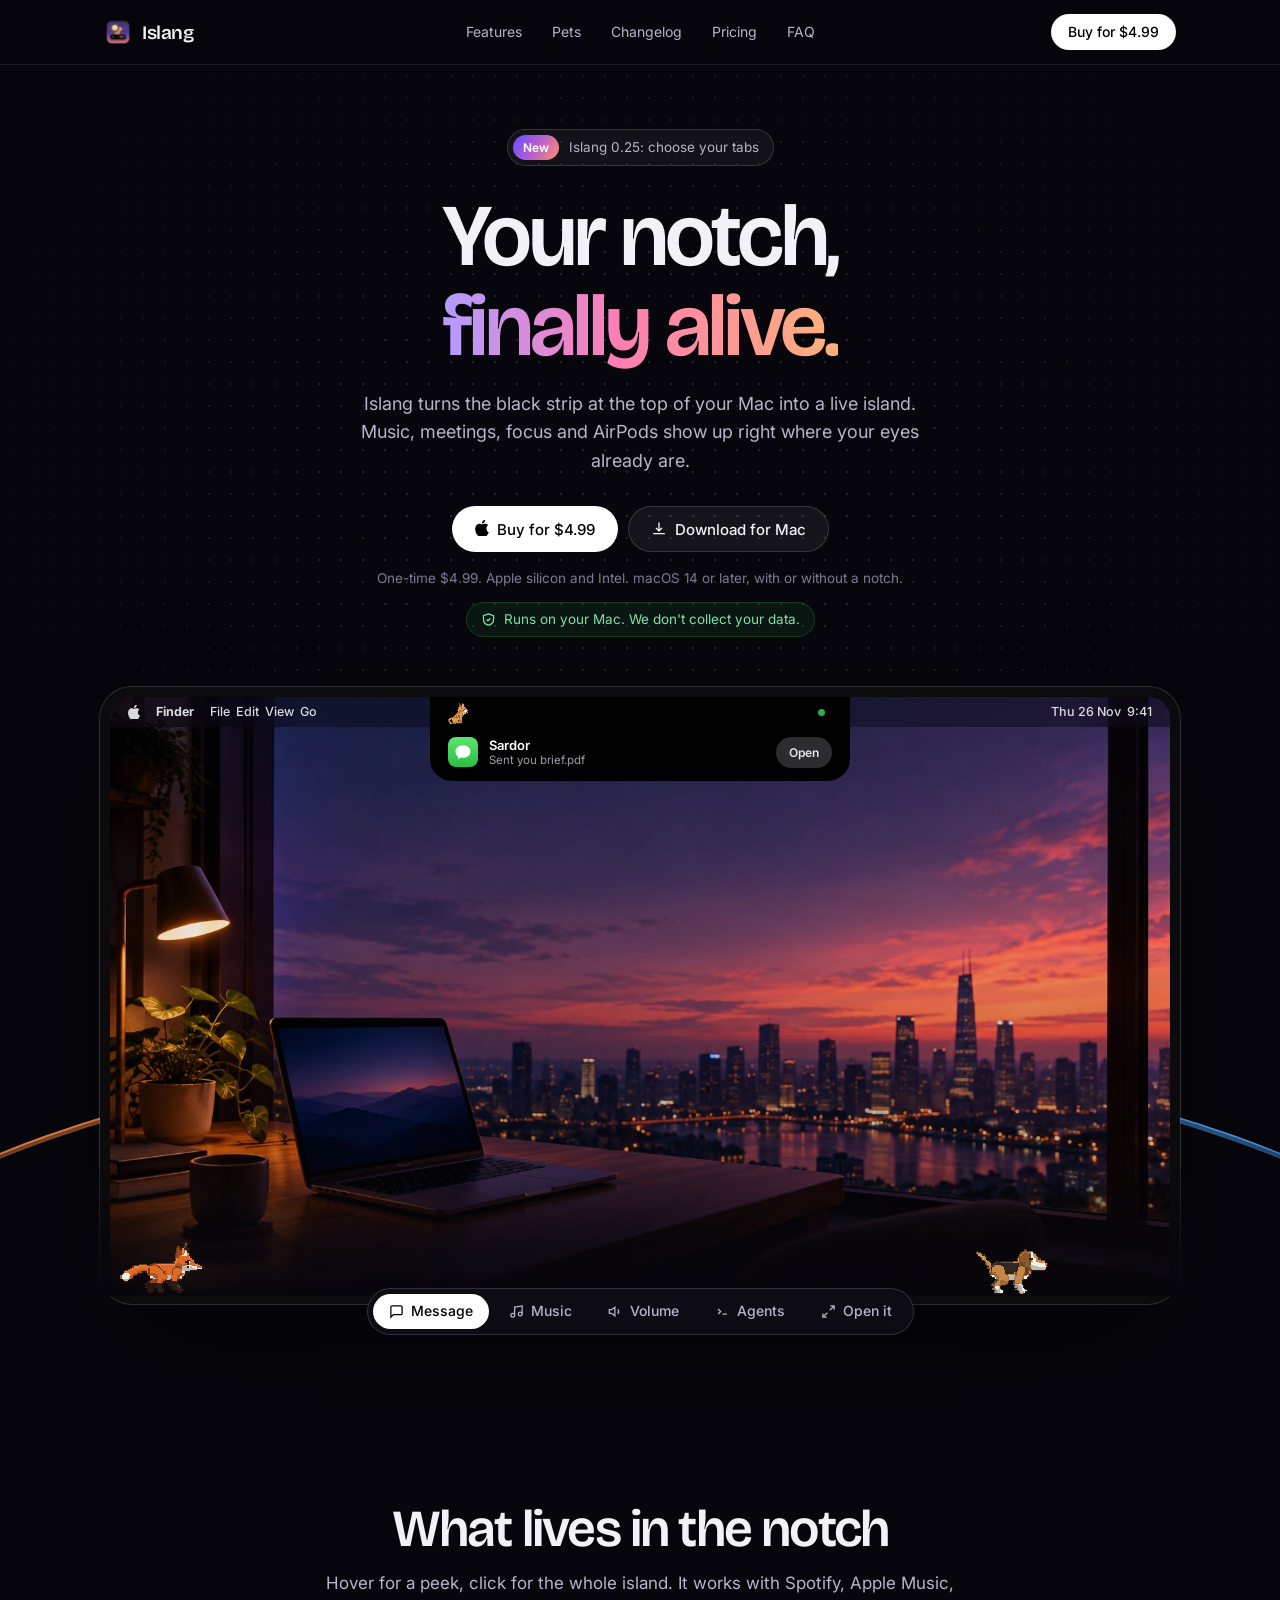
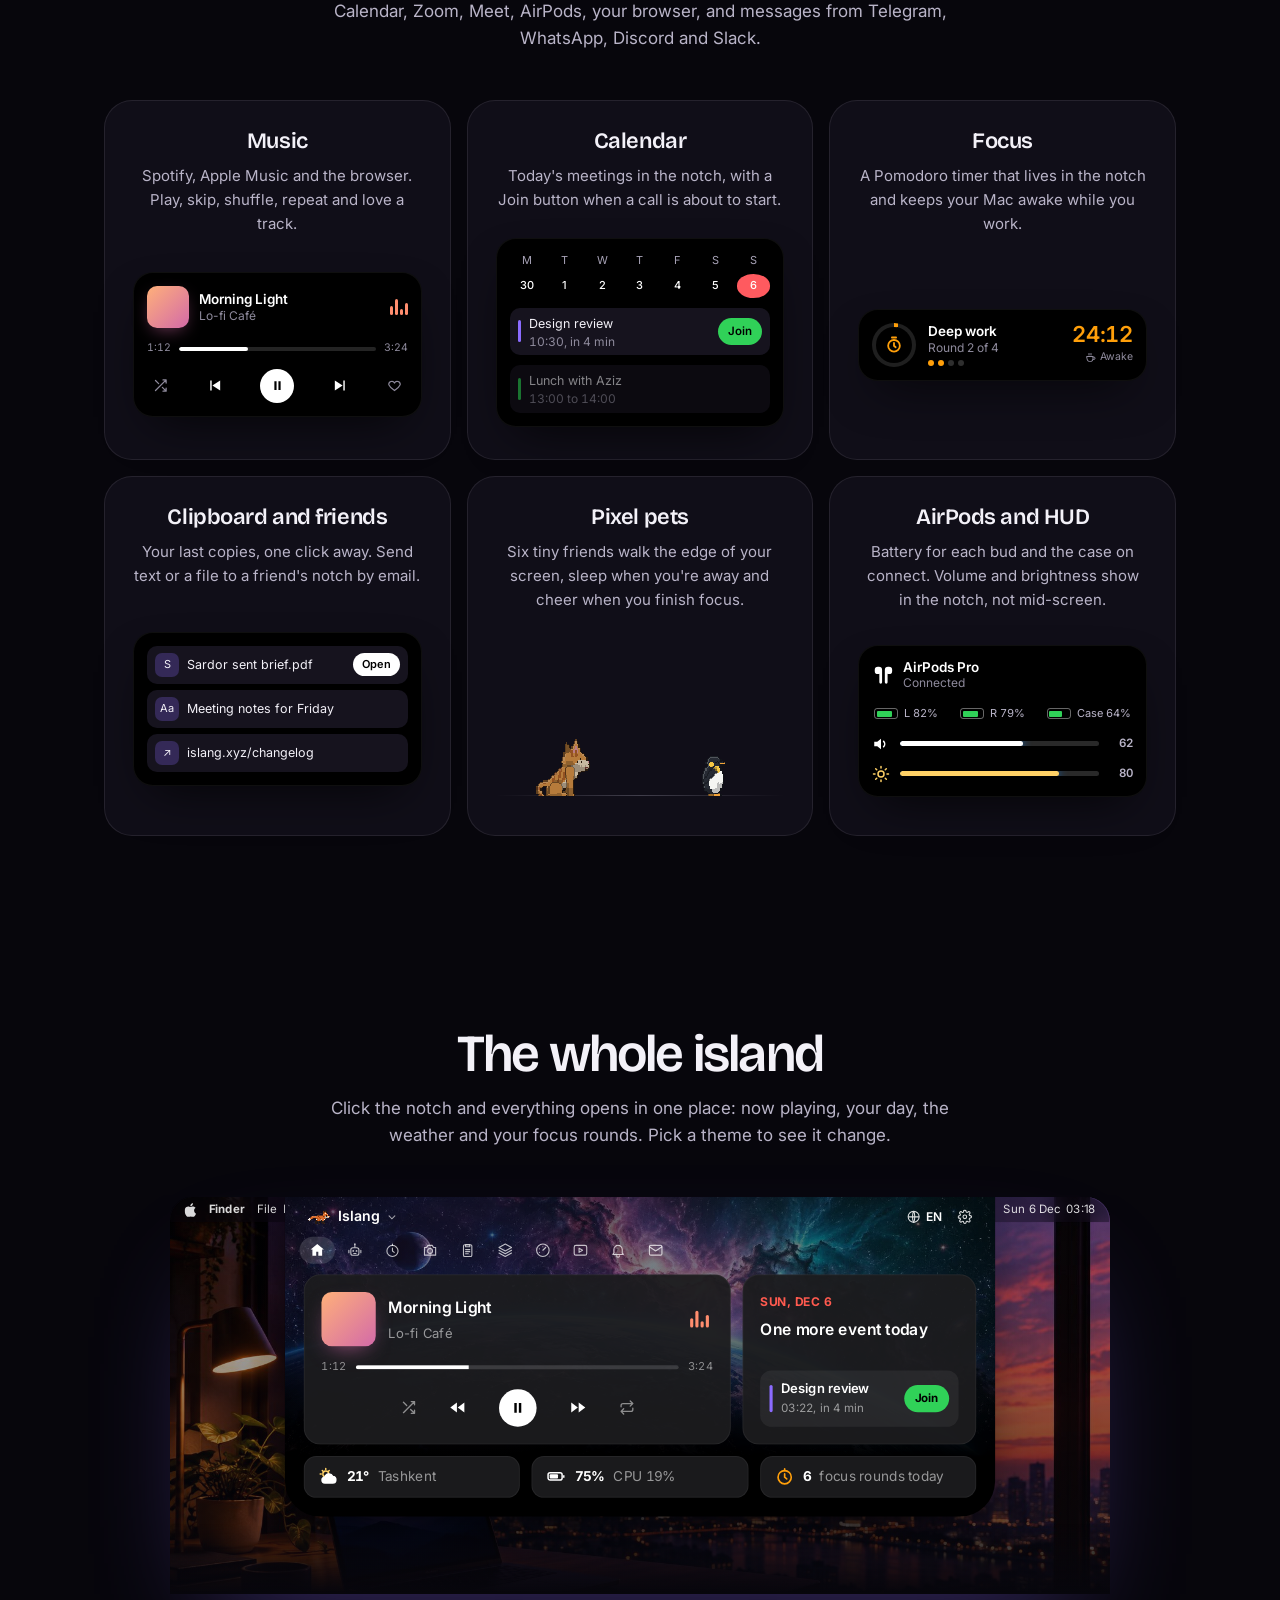
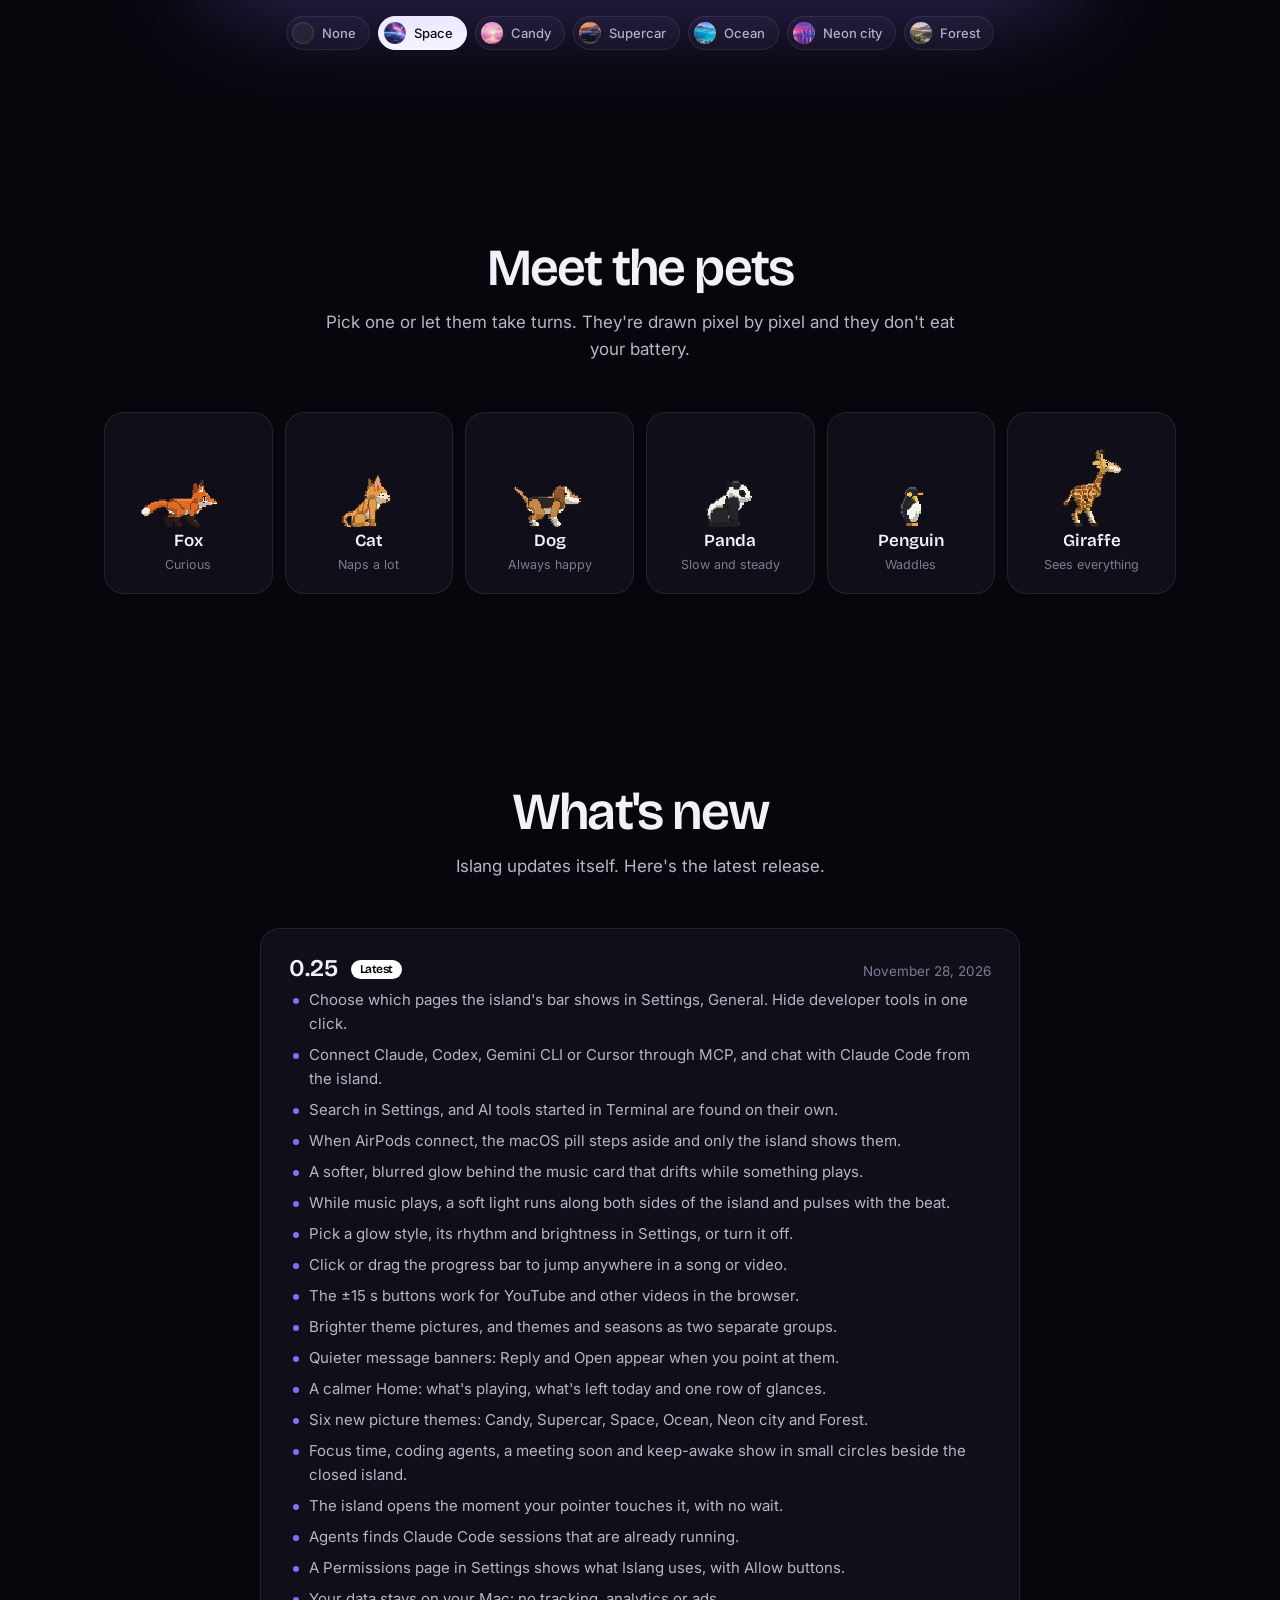
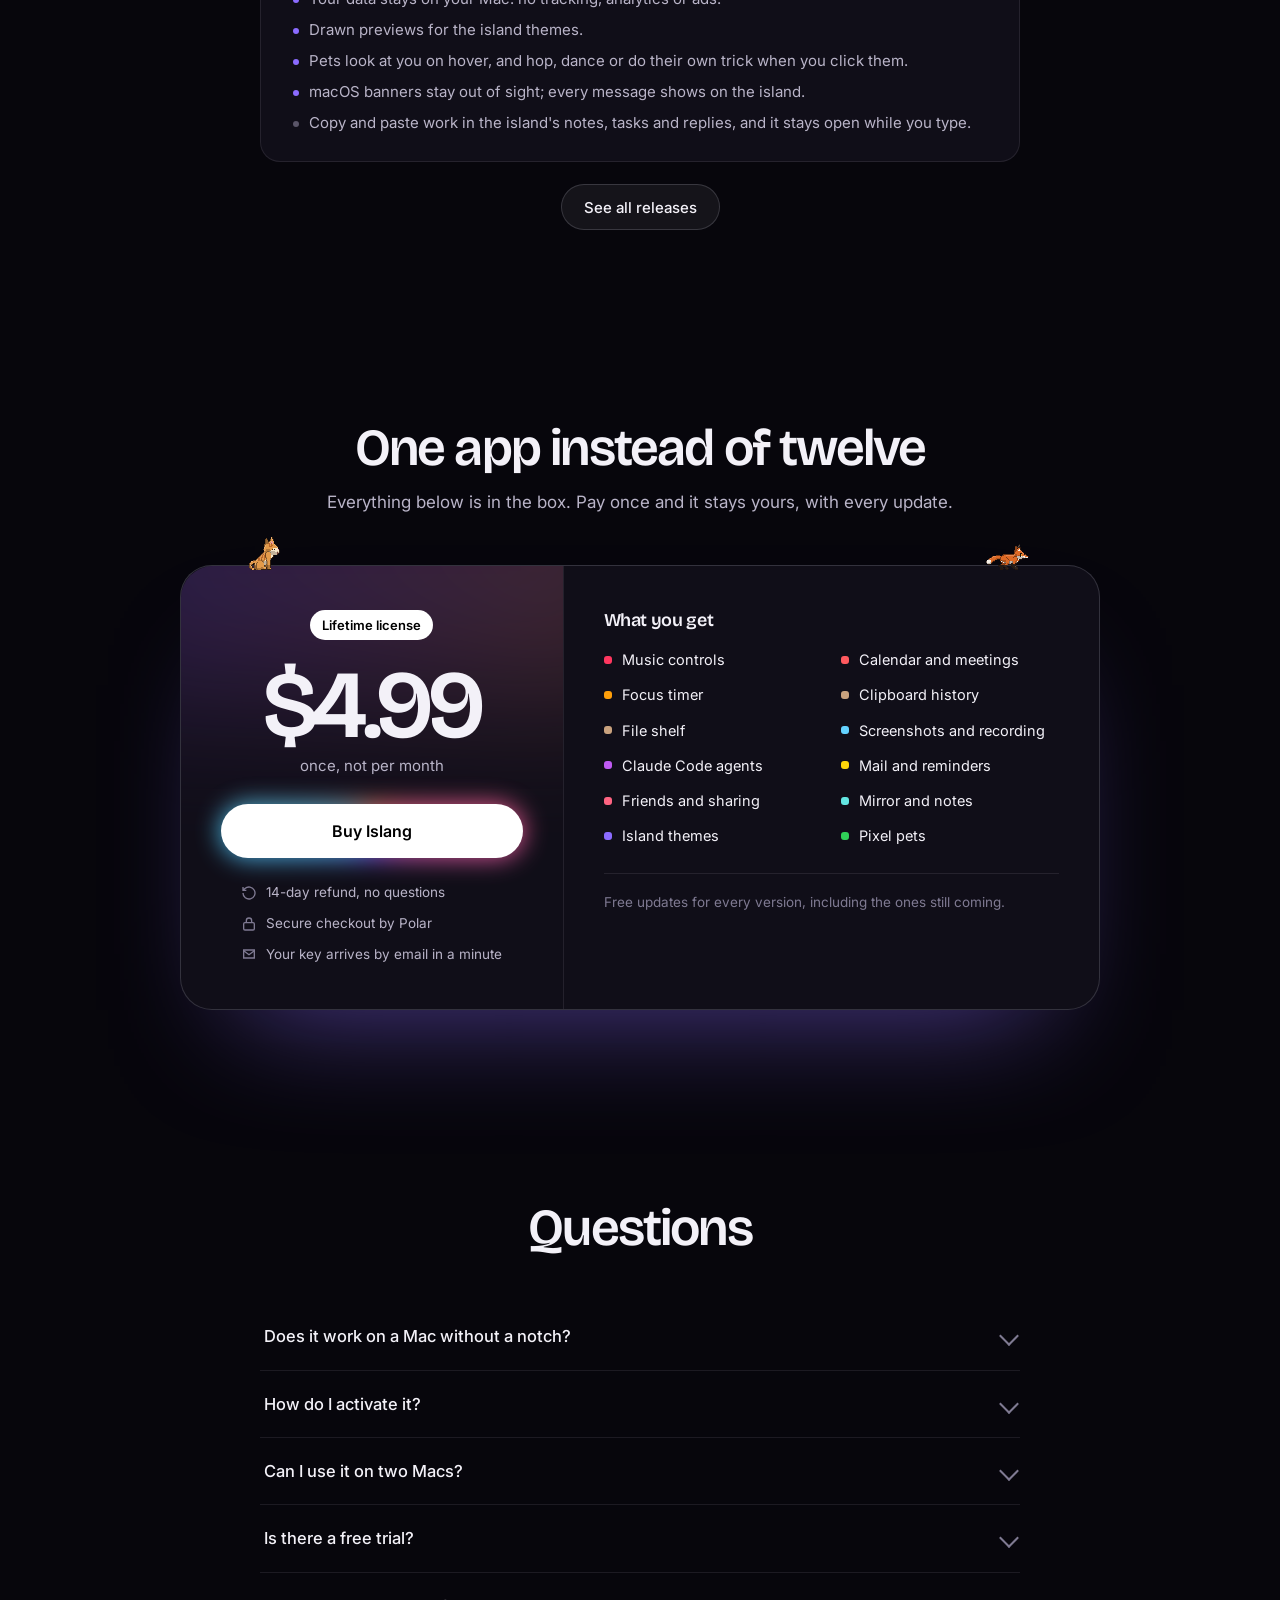
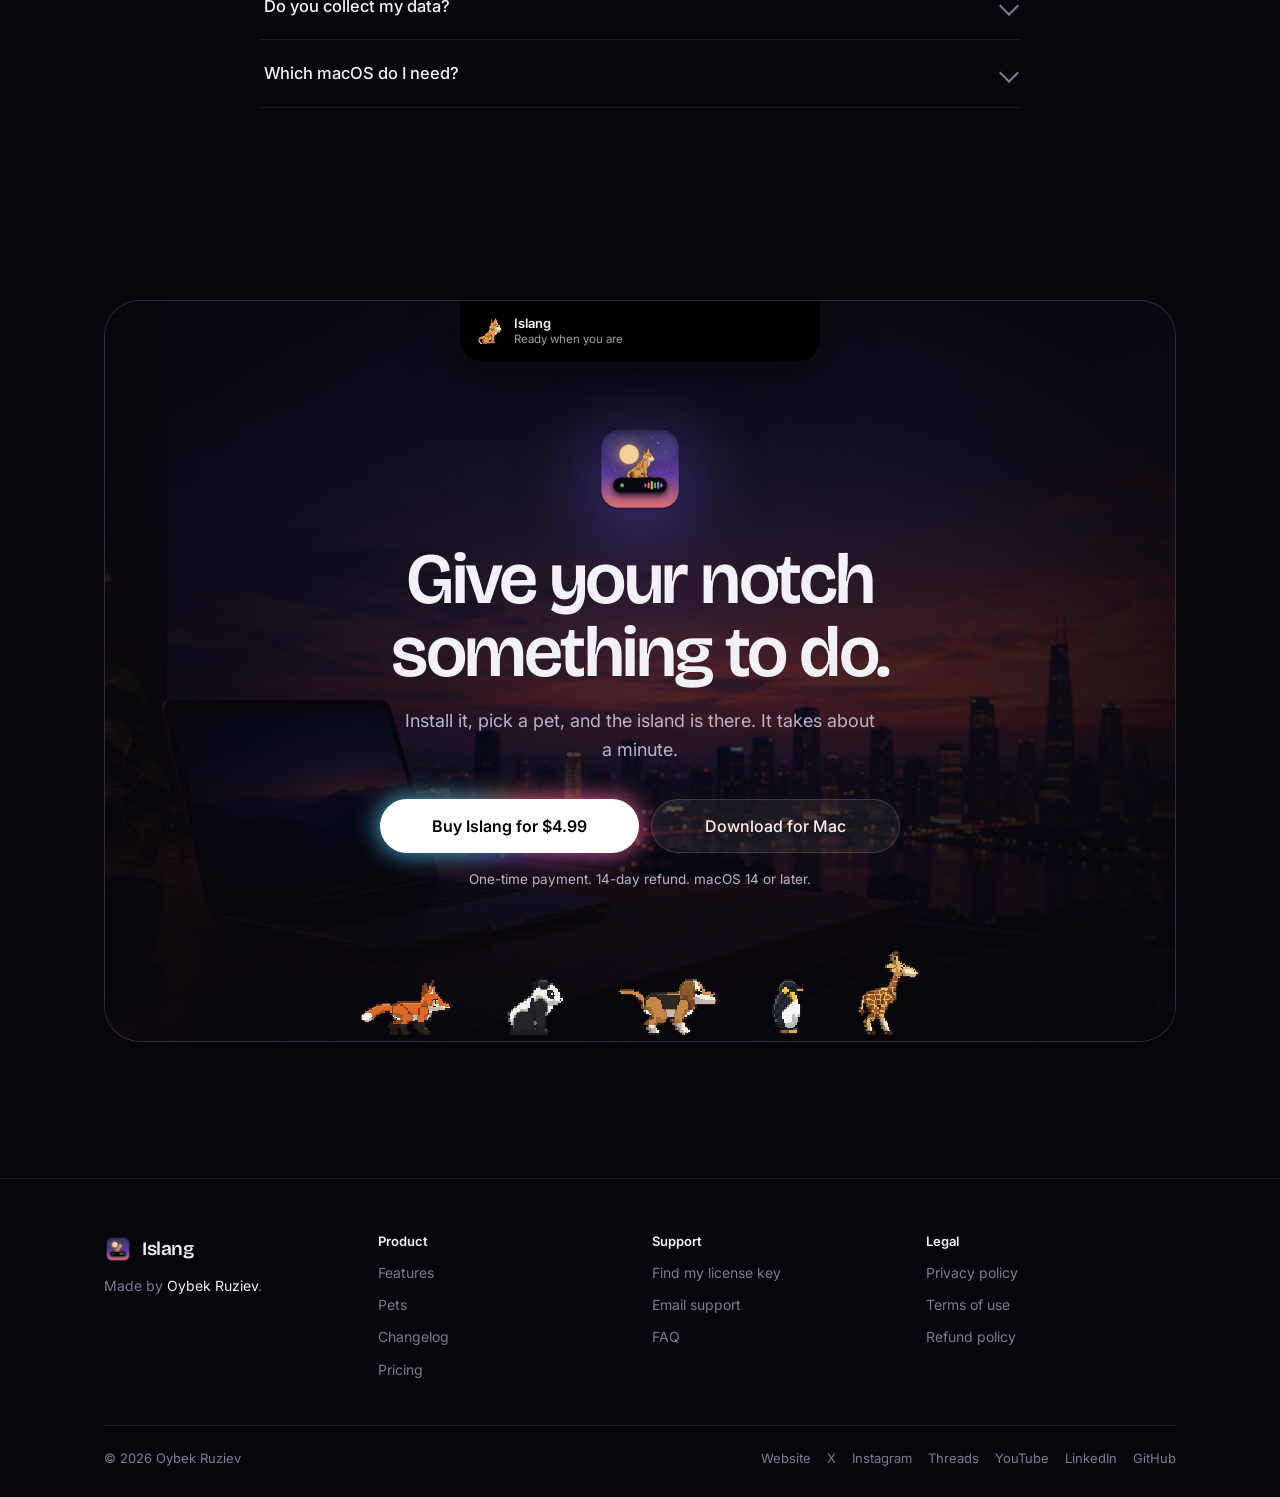
==== commit c5753474: "Islang 0.25 Co-Authored-By: Claude Opus 5.5 <noreply@anthropic.com> Claude-Session: https://claude.a" ====
--- a/index.html
+++ b/index.html
@@ -29,7 +29,7 @@
 <link href="https://fonts.googleapis.com/css2?family=Bricolage+Grotesque:opsz,wght@12..96,500;12..96,600&family=Inter:wght@400;500;600&display=swap" rel="stylesheet">
 <link rel="stylesheet" href="/assets/site.css?v=1795720000">
 <script type="application/ld+json">
-{"@context":"https://schema.org","@type":"SoftwareApplication","name":"Islang","operatingSystem":"macOS 14 or later","applicationCategory":"UtilitiesApplication","description":"A live island for the MacBook notch with music controls, calendar, focus timer, AirPods battery, a shared clipboard and pixel pets.","url":"https://islang.xyz/","image":"https://islang.xyz/img/og.jpg","softwareVersion":"0.24","author":{"@type":"Person","name":"Oybek Ruziev","url":"https://aidancreates.space","sameAs":["https://x.com/aidan_creates","https://instagram.com/ruziev_oybek_","https://threads.com/@ruziev_oybek_","https://youtube.com/@aidancreatesspace","https://linkedin.com/in/oybekruziev","https://github.com/oybekruziev"]},"offers":{"@type":"Offer","price":"4.99","priceCurrency":"USD","url":"https://buy.polar.sh/polar_cl_jzejOnnoJKnUOzVvu8drq5IjTSCk9HWBKVAUm0XifPE"}}
+{"@context":"https://schema.org","@type":"SoftwareApplication","name":"Islang","operatingSystem":"macOS 14 or later","applicationCategory":"UtilitiesApplication","description":"A live island for the MacBook notch with music controls, calendar, focus timer, AirPods battery, a shared clipboard and pixel pets.","url":"https://islang.xyz/","image":"https://islang.xyz/img/og.jpg","softwareVersion":"0.25","author":{"@type":"Person","name":"Oybek Ruziev","url":"https://aidancreates.space","sameAs":["https://x.com/aidan_creates","https://instagram.com/ruziev_oybek_","https://threads.com/@ruziev_oybek_","https://youtube.com/@aidancreatesspace","https://linkedin.com/in/oybekruziev","https://github.com/oybekruziev"]},"offers":{"@type":"Offer","price":"4.99","priceCurrency":"USD","url":"https://buy.polar.sh/polar_cl_jzejOnnoJKnUOzVvu8drq5IjTSCk9HWBKVAUm0XifPE"}}
 </script>
 </head>
 <body>
@@ -51,12 +51,12 @@
 <main id="main">
 <section class="hero">
   <div class="wrap">
-    <a class="news" href="/changelog/#v0.24"><span>New</span>Islang 0.24: connect any AI through MCP</a>
+    <a class="news" href="/changelog/#v0.25"><span>New</span>Islang 0.25: choose your tabs</a>
     <h1>Your notch,<br><em>finally alive.</em></h1>
     <p class="lead">Islang turns the black strip at the top of your Mac into a live island. Music, meetings, focus and AirPods show up right where your eyes already are.</p>
     <div class="row">
       <a class="btn primary" href="https://buy.polar.sh/polar_cl_jzejOnnoJKnUOzVvu8drq5IjTSCk9HWBKVAUm0XifPE"><svg class="apl" viewBox="0 0 17 20" fill="currentColor" aria-hidden="true"><path d="M14 10.6c0-2.6 2.1-3.8 2.2-3.9-1.2-1.8-3.1-2-3.7-2-1.6-.2-3.1.9-3.9.9-.8 0-2-.9-3.4-.9C3.5 4.8 1.8 5.8.9 7.4c-1.9 3.3-.5 8.1 1.3 10.8.9 1.3 1.9 2.7 3.3 2.7 1.3-.1 1.8-.9 3.4-.9s2 .9 3.4.8c1.4 0 2.3-1.3 3.2-2.6 1-1.5 1.4-2.9 1.4-3-.1 0-2.8-1.1-2.9-4.6zM11.4 2.9c.7-.9 1.2-2.1 1.1-3.3-1 0-2.3.7-3 1.6-.7.8-1.2 2-1.1 3.2 1.1.1 2.3-.6 3-1.5z"/></svg>Buy for $4.99</a>
-      <a class="btn ghost" data-dl href="https://github.com/oybekruziev/islang-releases/releases/download/v0.24/Islang-0.24.dmg">
+      <a class="btn ghost" data-dl href="https://github.com/oybekruziev/islang-releases/releases/download/v0.25/Islang-0.25.dmg">
         <svg viewBox="0 0 24 24" fill="none" stroke="currentColor" stroke-width="2" stroke-linecap="round" stroke-linejoin="round" aria-hidden="true"><path d="M12 3v12m0 0-4-4m4 4 4-4M4 19h16"/></svg>Download for Mac</a>
     </div>
     <p class="fine">One-time $4.99. Apple silicon and Intel. macOS 14 or later, with or without a notch.</p>
@@ -289,8 +289,9 @@
     </div>
     <div class="log">
       <article class="ver">
-        <header><h3>0.24 <span class="tag">Latest</span></h3><time datetime="2026-11-28">November 28, 2026</time></header>
+        <header><h3>0.25 <span class="tag">Latest</span></h3><time datetime="2026-11-28">November 28, 2026</time></header>
         <ul>
+          <li>Choose which pages the island's bar shows in Settings, General. Hide developer tools in one click.</li>
           <li>Connect Claude, Codex, Gemini CLI or Cursor through MCP, and chat with Claude Code from the island.</li>
           <li>Search in Settings, and AI tools started in Terminal are found on their own.</li>
           <li>When AirPods connect, the macOS pill steps aside and only the island shows them.</li>
@@ -373,7 +374,7 @@
       <p class="lead">Install it, pick a pet, and the island is there. It takes about a minute.</p>
       <div class="fin-cta">
         <div class="buywrap"><a class="btn primary buy" href="https://buy.polar.sh/polar_cl_jzejOnnoJKnUOzVvu8drq5IjTSCk9HWBKVAUm0XifPE">Buy Islang for $4.99</a></div>
-        <a class="btn ghost big" data-dl href="https://github.com/oybekruziev/islang-releases/releases/download/v0.24/Islang-0.24.dmg">Download for Mac</a>
+        <a class="btn ghost big" data-dl href="https://github.com/oybekruziev/islang-releases/releases/download/v0.25/Islang-0.25.dmg">Download for Mac</a>
       </div>
       <p class="fin-fine">One-time payment. 14-day refund. macOS 14 or later.</p>
       <div class="fin-pets" aria-hidden="true">
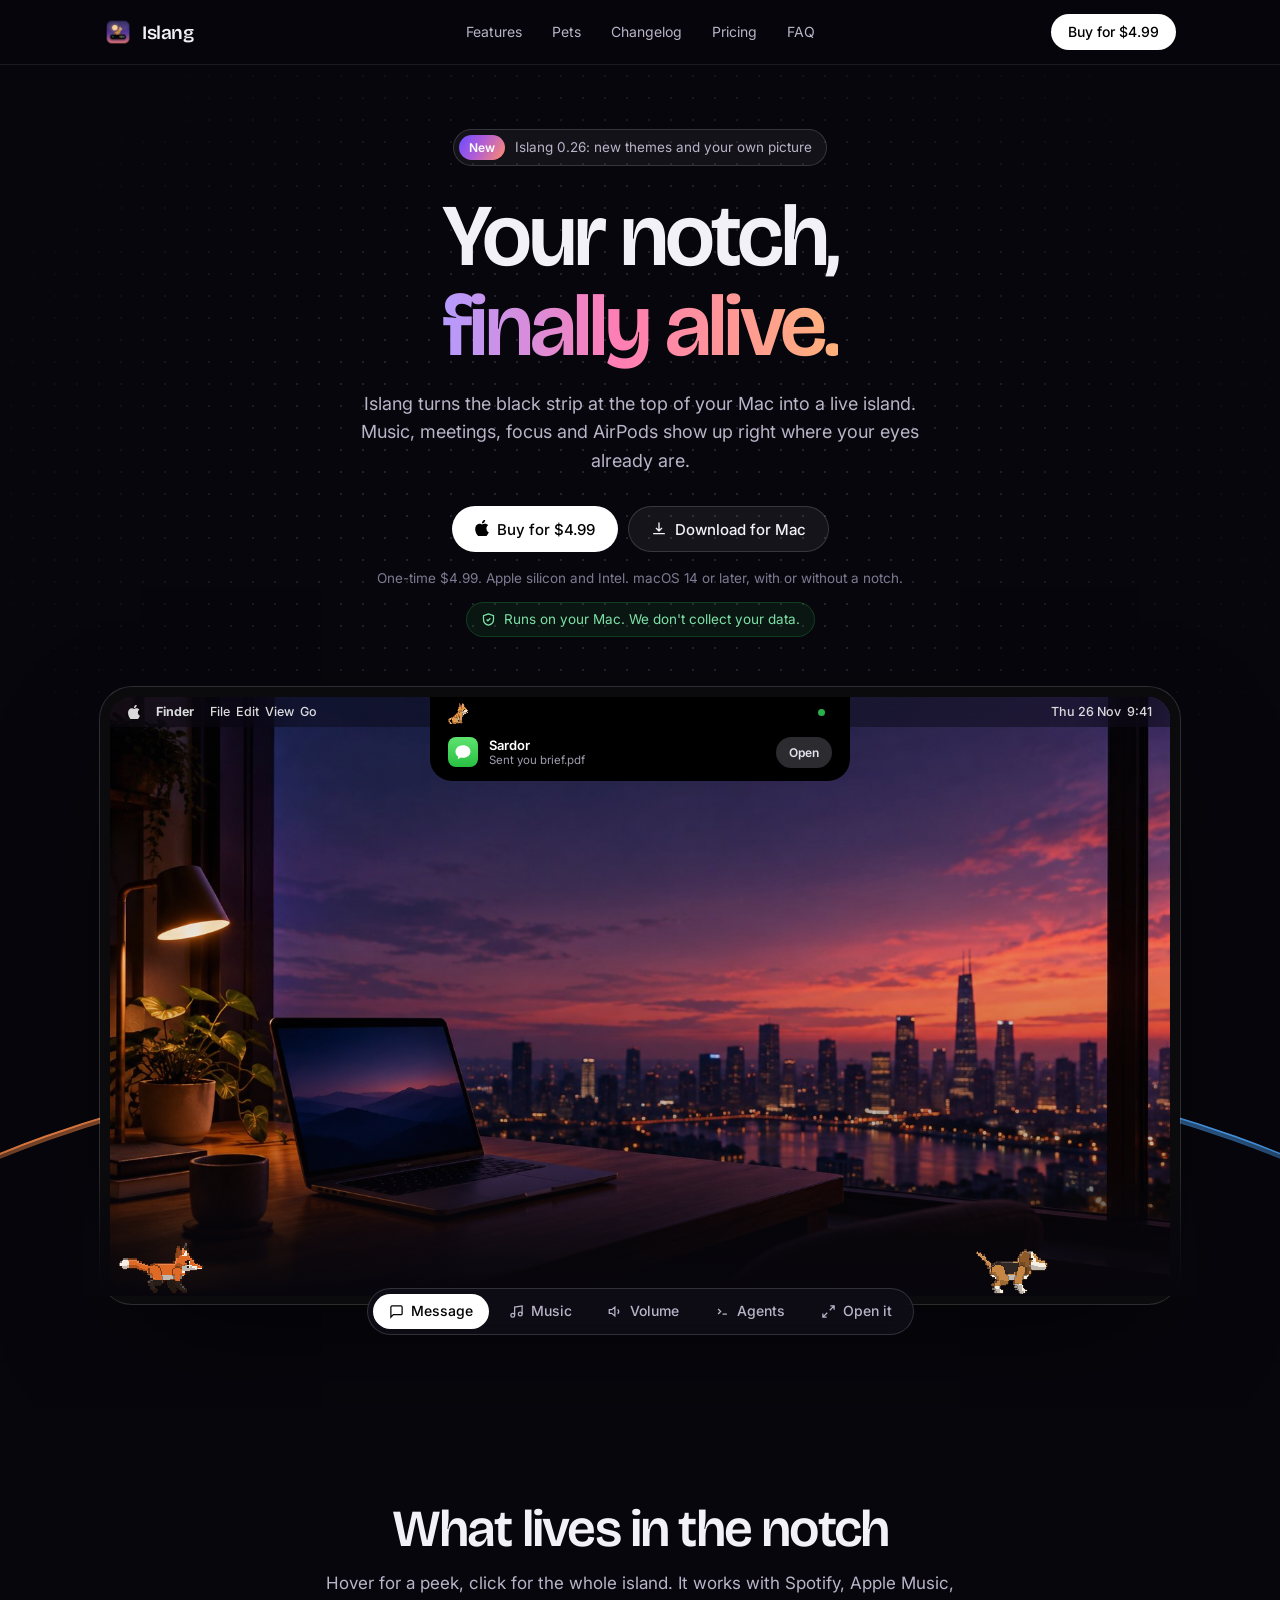
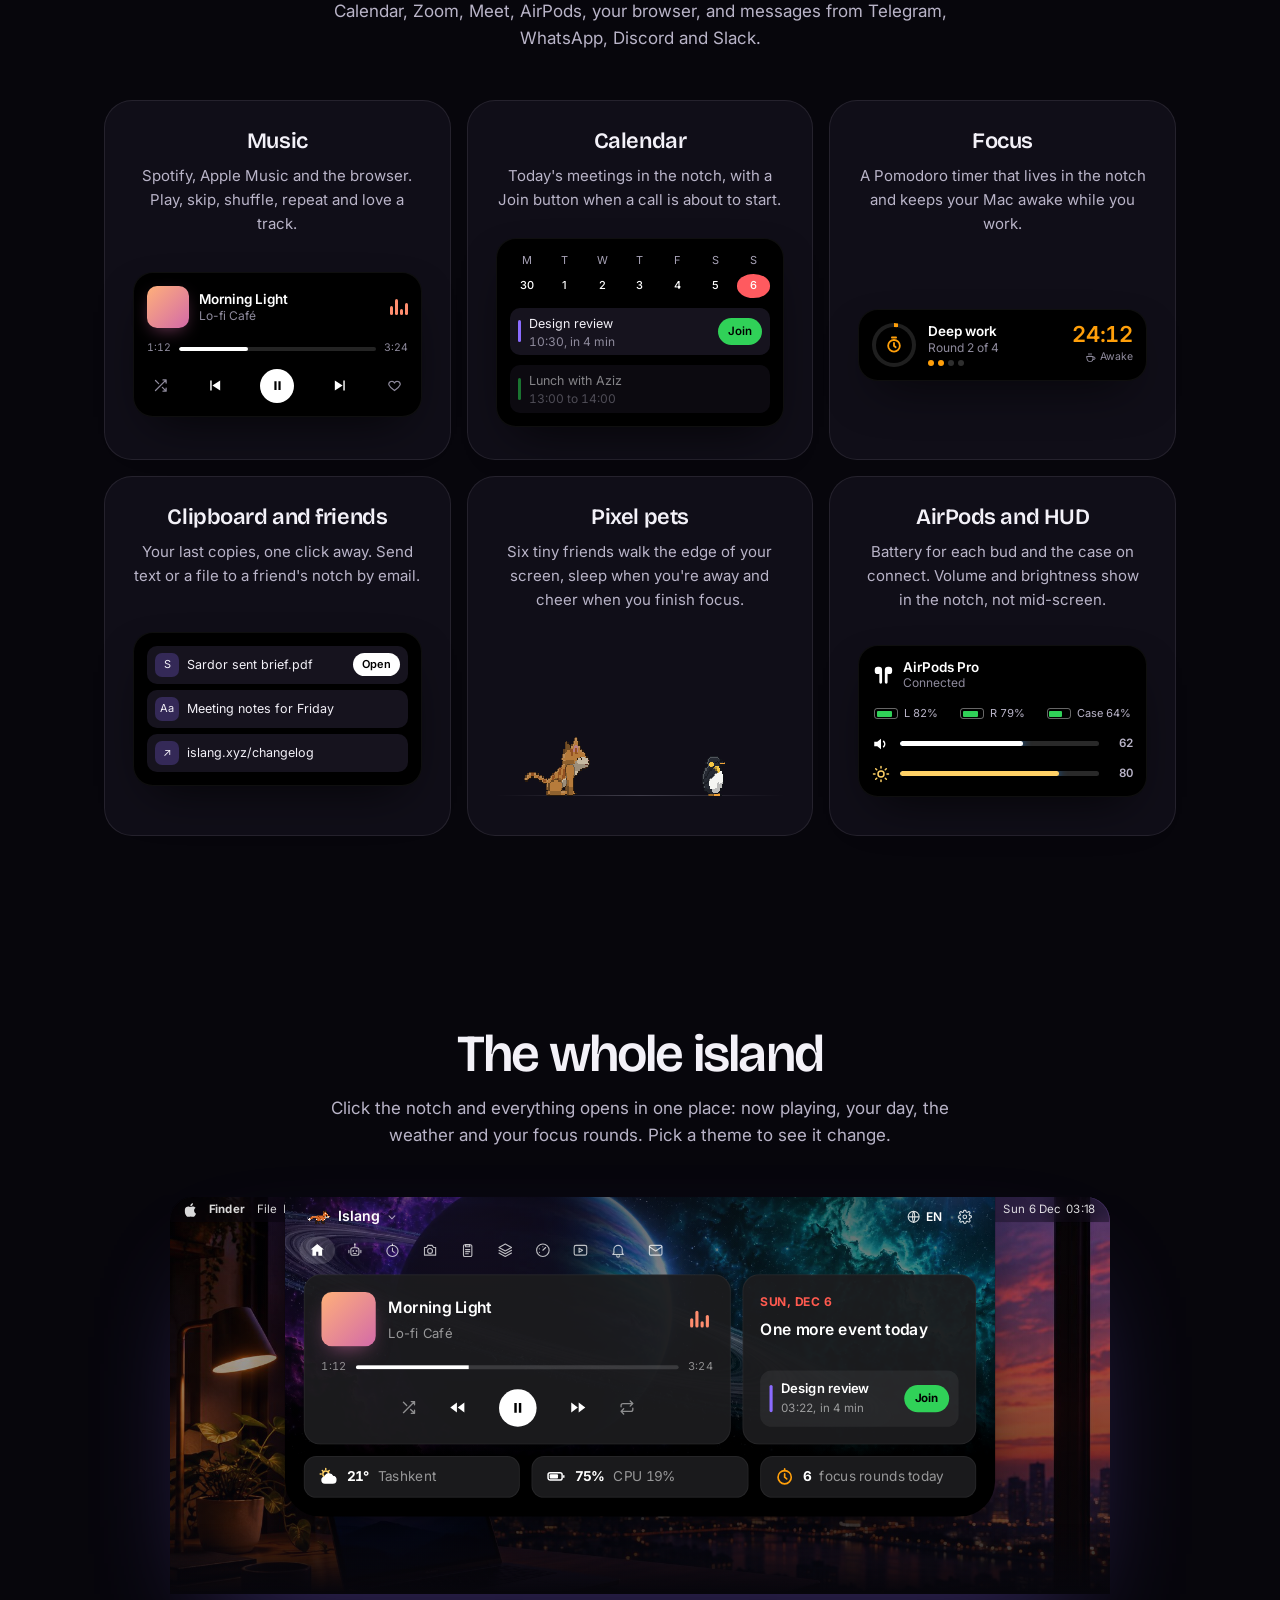
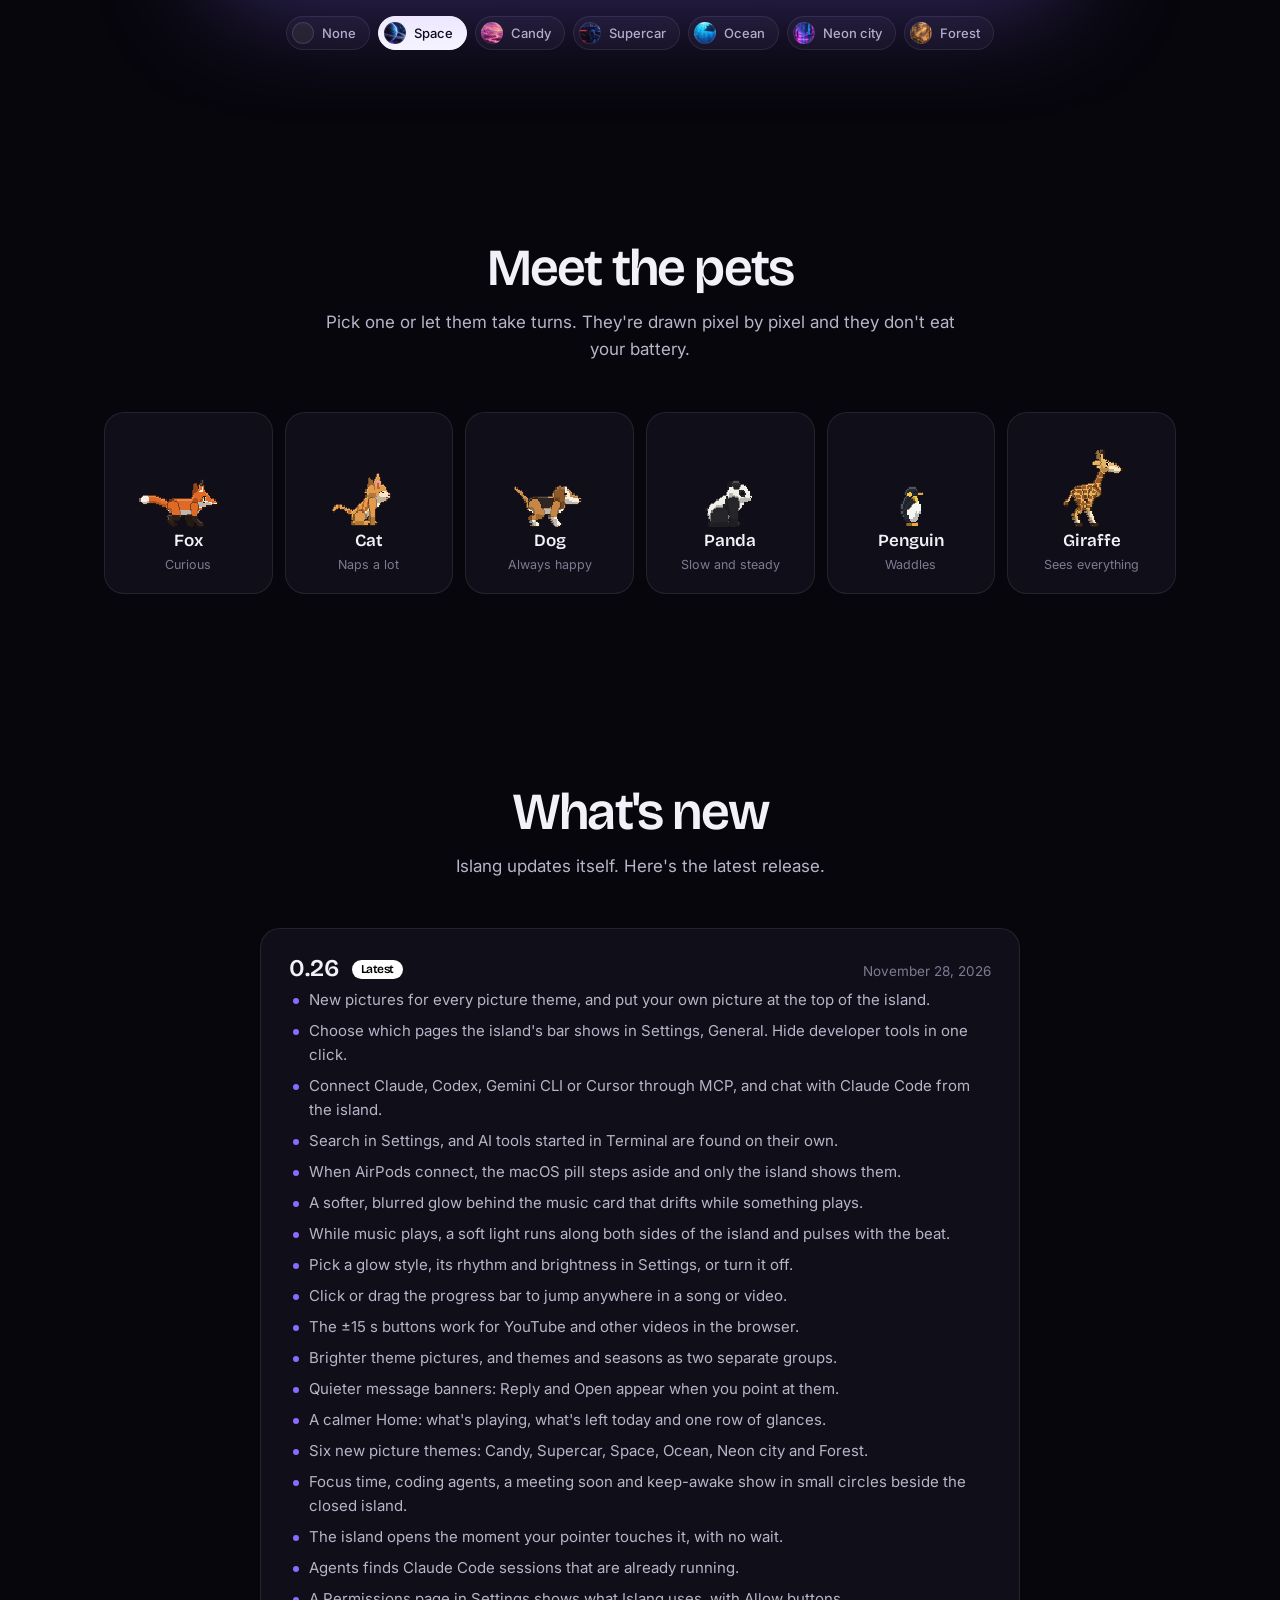
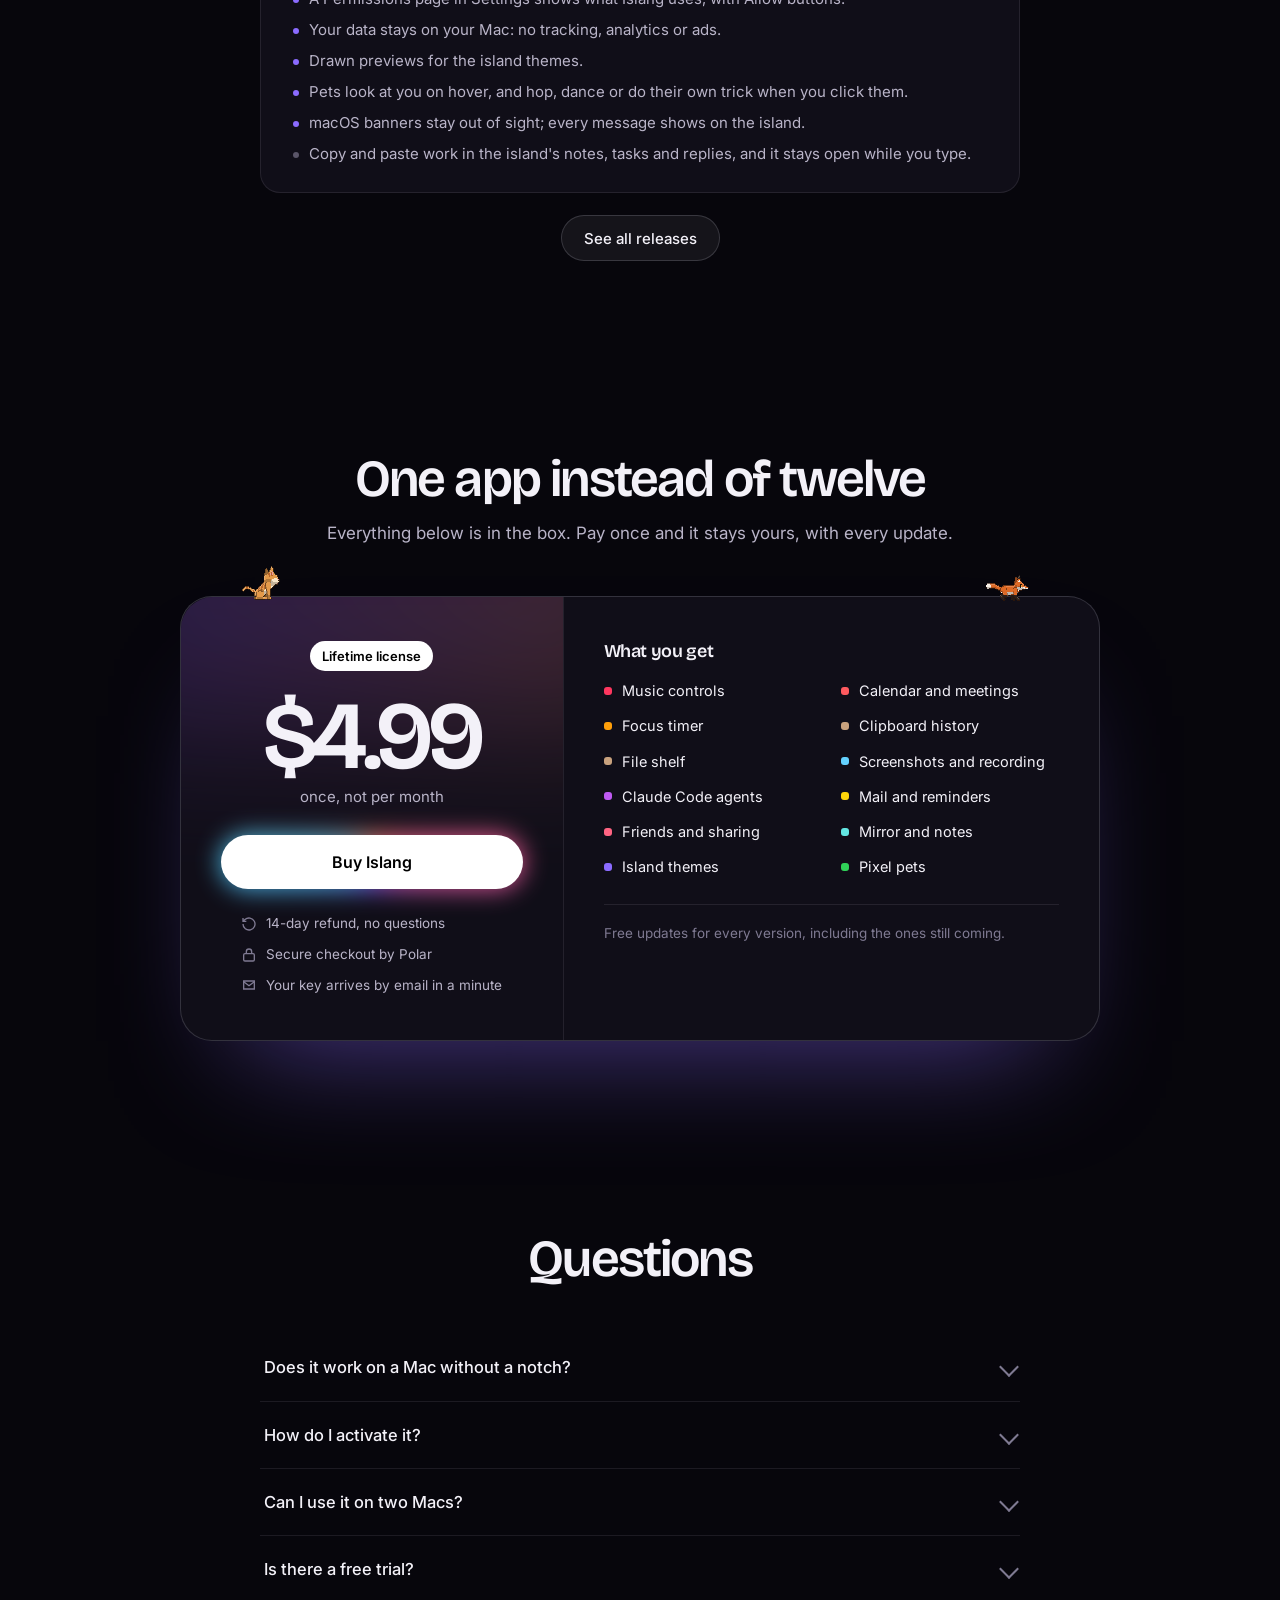
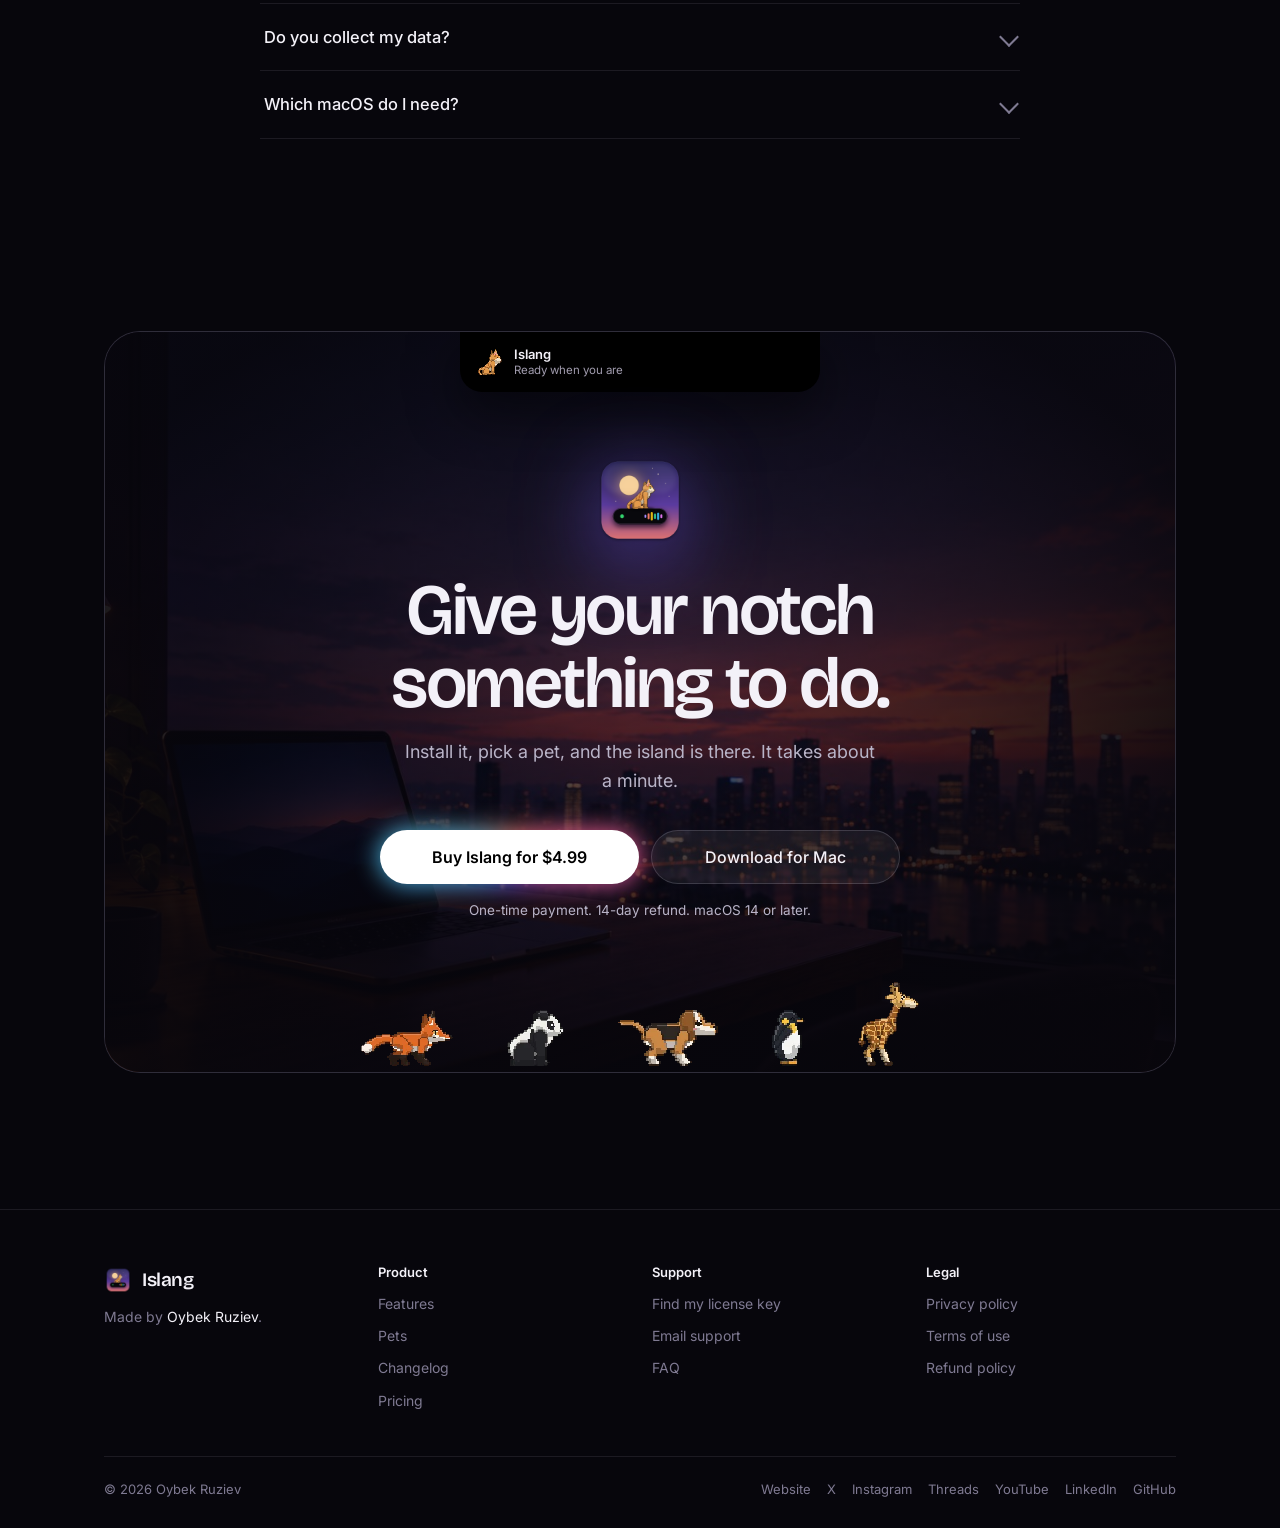
==== commit 713c7ce6: "Islang 0.26: new theme pictures, your own picture Co-Authored-By: Claude Opus 5.5 <noreply@anthropic" ====
--- a/index.html
+++ b/index.html
@@ -29,7 +29,7 @@
 <link href="https://fonts.googleapis.com/css2?family=Bricolage+Grotesque:opsz,wght@12..96,500;12..96,600&family=Inter:wght@400;500;600&display=swap" rel="stylesheet">
 <link rel="stylesheet" href="/assets/site.css?v=1795720000">
 <script type="application/ld+json">
-{"@context":"https://schema.org","@type":"SoftwareApplication","name":"Islang","operatingSystem":"macOS 14 or later","applicationCategory":"UtilitiesApplication","description":"A live island for the MacBook notch with music controls, calendar, focus timer, AirPods battery, a shared clipboard and pixel pets.","url":"https://islang.xyz/","image":"https://islang.xyz/img/og.jpg","softwareVersion":"0.25","author":{"@type":"Person","name":"Oybek Ruziev","url":"https://aidancreates.space","sameAs":["https://x.com/aidan_creates","https://instagram.com/ruziev_oybek_","https://threads.com/@ruziev_oybek_","https://youtube.com/@aidancreatesspace","https://linkedin.com/in/oybekruziev","https://github.com/oybekruziev"]},"offers":{"@type":"Offer","price":"4.99","priceCurrency":"USD","url":"https://buy.polar.sh/polar_cl_jzejOnnoJKnUOzVvu8drq5IjTSCk9HWBKVAUm0XifPE"}}
+{"@context":"https://schema.org","@type":"SoftwareApplication","name":"Islang","operatingSystem":"macOS 14 or later","applicationCategory":"UtilitiesApplication","description":"A live island for the MacBook notch with music controls, calendar, focus timer, AirPods battery, a shared clipboard and pixel pets.","url":"https://islang.xyz/","image":"https://islang.xyz/img/og.jpg","softwareVersion":"0.26","author":{"@type":"Person","name":"Oybek Ruziev","url":"https://aidancreates.space","sameAs":["https://x.com/aidan_creates","https://instagram.com/ruziev_oybek_","https://threads.com/@ruziev_oybek_","https://youtube.com/@aidancreatesspace","https://linkedin.com/in/oybekruziev","https://github.com/oybekruziev"]},"offers":{"@type":"Offer","price":"4.99","priceCurrency":"USD","url":"https://buy.polar.sh/polar_cl_jzejOnnoJKnUOzVvu8drq5IjTSCk9HWBKVAUm0XifPE"}}
 </script>
 </head>
 <body>
@@ -51,12 +51,12 @@
 <main id="main">
 <section class="hero">
   <div class="wrap">
-    <a class="news" href="/changelog/#v0.25"><span>New</span>Islang 0.25: choose your tabs</a>
+    <a class="news" href="/changelog/#v0.26"><span>New</span>Islang 0.26: new themes and your own picture</a>
     <h1>Your notch,<br><em>finally alive.</em></h1>
     <p class="lead">Islang turns the black strip at the top of your Mac into a live island. Music, meetings, focus and AirPods show up right where your eyes already are.</p>
     <div class="row">
       <a class="btn primary" href="https://buy.polar.sh/polar_cl_jzejOnnoJKnUOzVvu8drq5IjTSCk9HWBKVAUm0XifPE"><svg class="apl" viewBox="0 0 17 20" fill="currentColor" aria-hidden="true"><path d="M14 10.6c0-2.6 2.1-3.8 2.2-3.9-1.2-1.8-3.1-2-3.7-2-1.6-.2-3.1.9-3.9.9-.8 0-2-.9-3.4-.9C3.5 4.8 1.8 5.8.9 7.4c-1.9 3.3-.5 8.1 1.3 10.8.9 1.3 1.9 2.7 3.3 2.7 1.3-.1 1.8-.9 3.4-.9s2 .9 3.4.8c1.4 0 2.3-1.3 3.2-2.6 1-1.5 1.4-2.9 1.4-3-.1 0-2.8-1.1-2.9-4.6zM11.4 2.9c.7-.9 1.2-2.1 1.1-3.3-1 0-2.3.7-3 1.6-.7.8-1.2 2-1.1 3.2 1.1.1 2.3-.6 3-1.5z"/></svg>Buy for $4.99</a>
-      <a class="btn ghost" data-dl href="https://github.com/oybekruziev/islang-releases/releases/download/v0.25/Islang-0.25.dmg">
+      <a class="btn ghost" data-dl href="https://github.com/oybekruziev/islang-releases/releases/download/v0.26/Islang-0.26.dmg">
         <svg viewBox="0 0 24 24" fill="none" stroke="currentColor" stroke-width="2" stroke-linecap="round" stroke-linejoin="round" aria-hidden="true"><path d="M12 3v12m0 0-4-4m4 4 4-4M4 19h16"/></svg>Download for Mac</a>
     </div>
     <p class="fine">One-time $4.99. Apple silicon and Intel. macOS 14 or later, with or without a notch.</p>
@@ -289,8 +289,9 @@
     </div>
     <div class="log">
       <article class="ver">
-        <header><h3>0.25 <span class="tag">Latest</span></h3><time datetime="2026-11-28">November 28, 2026</time></header>
+        <header><h3>0.26 <span class="tag">Latest</span></h3><time datetime="2026-11-28">November 28, 2026</time></header>
         <ul>
+          <li>New pictures for every picture theme, and put your own picture at the top of the island.</li>
           <li>Choose which pages the island's bar shows in Settings, General. Hide developer tools in one click.</li>
           <li>Connect Claude, Codex, Gemini CLI or Cursor through MCP, and chat with Claude Code from the island.</li>
           <li>Search in Settings, and AI tools started in Terminal are found on their own.</li>
@@ -374,7 +375,7 @@
       <p class="lead">Install it, pick a pet, and the island is there. It takes about a minute.</p>
       <div class="fin-cta">
         <div class="buywrap"><a class="btn primary buy" href="https://buy.polar.sh/polar_cl_jzejOnnoJKnUOzVvu8drq5IjTSCk9HWBKVAUm0XifPE">Buy Islang for $4.99</a></div>
-        <a class="btn ghost big" data-dl href="https://github.com/oybekruziev/islang-releases/releases/download/v0.25/Islang-0.25.dmg">Download for Mac</a>
+        <a class="btn ghost big" data-dl href="https://github.com/oybekruziev/islang-releases/releases/download/v0.26/Islang-0.26.dmg">Download for Mac</a>
       </div>
       <p class="fin-fine">One-time payment. 14-day refund. macOS 14 or later.</p>
       <div class="fin-pets" aria-hidden="true">
